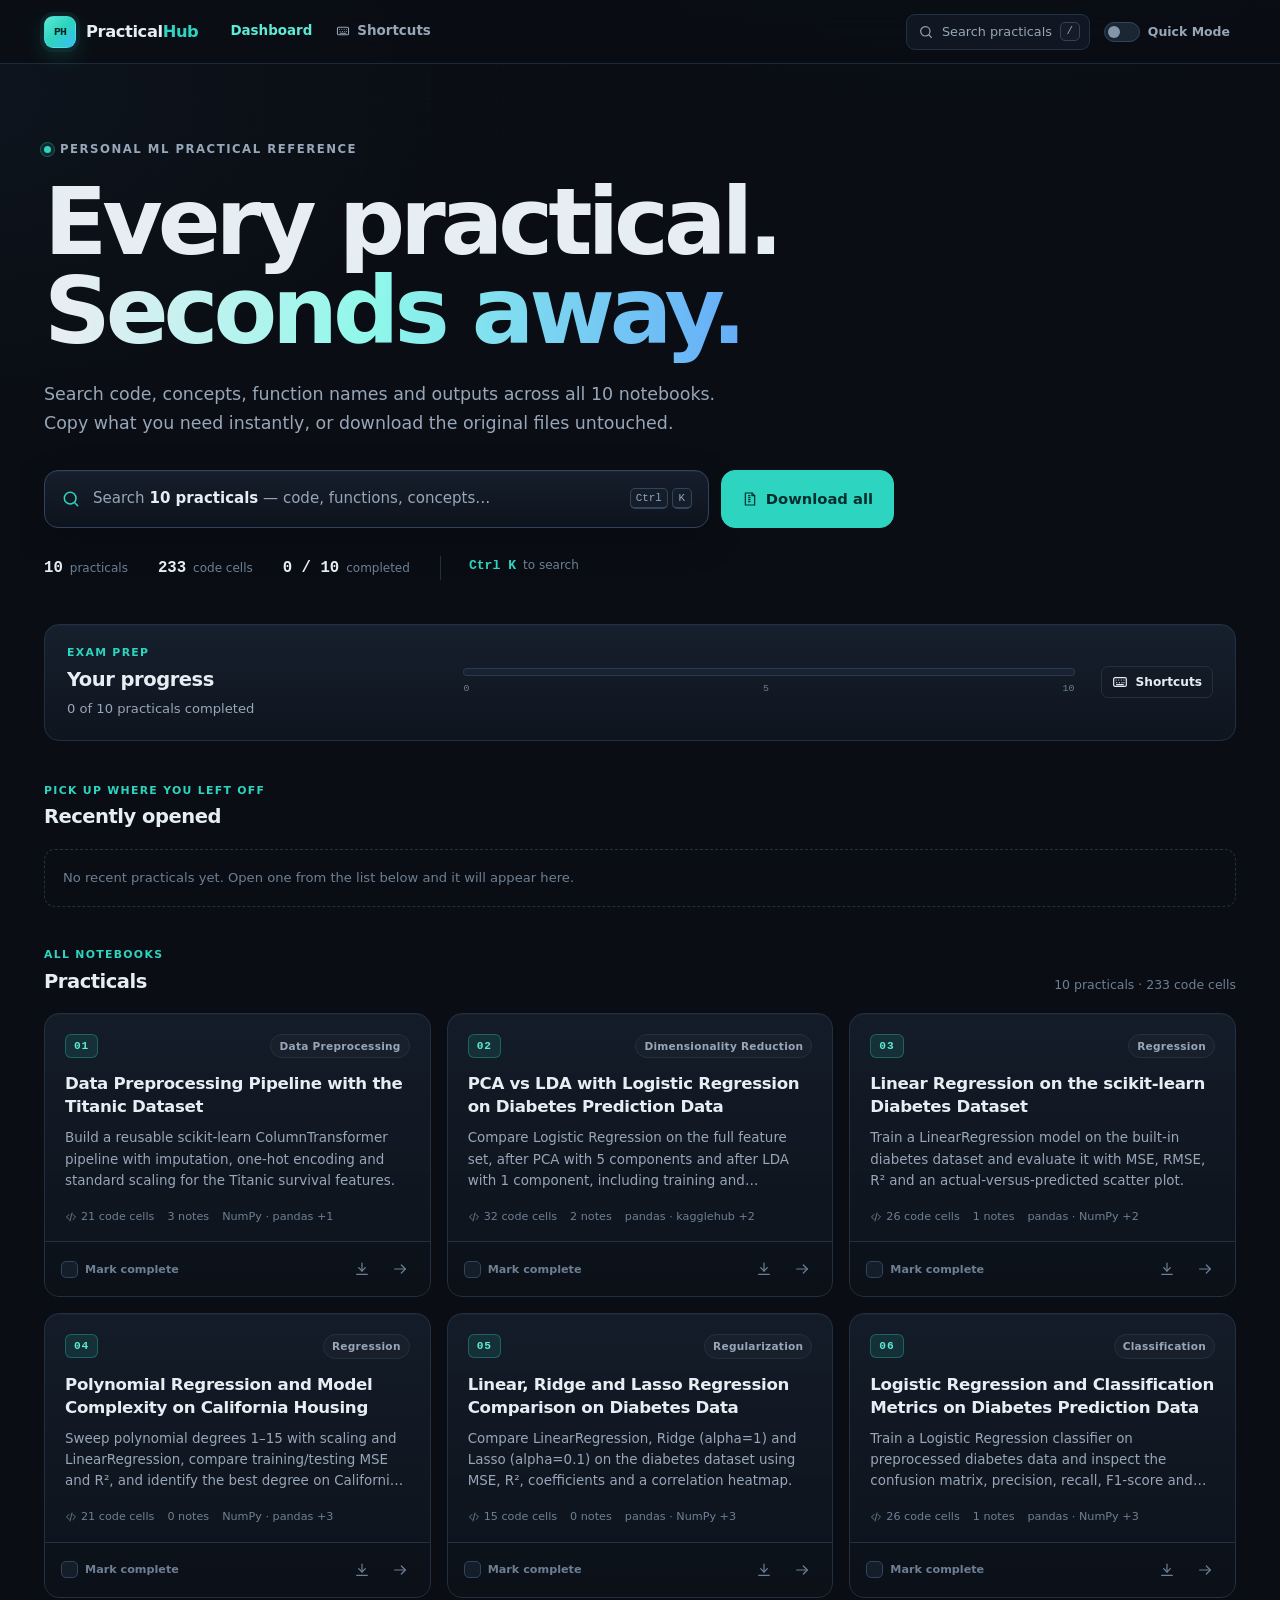
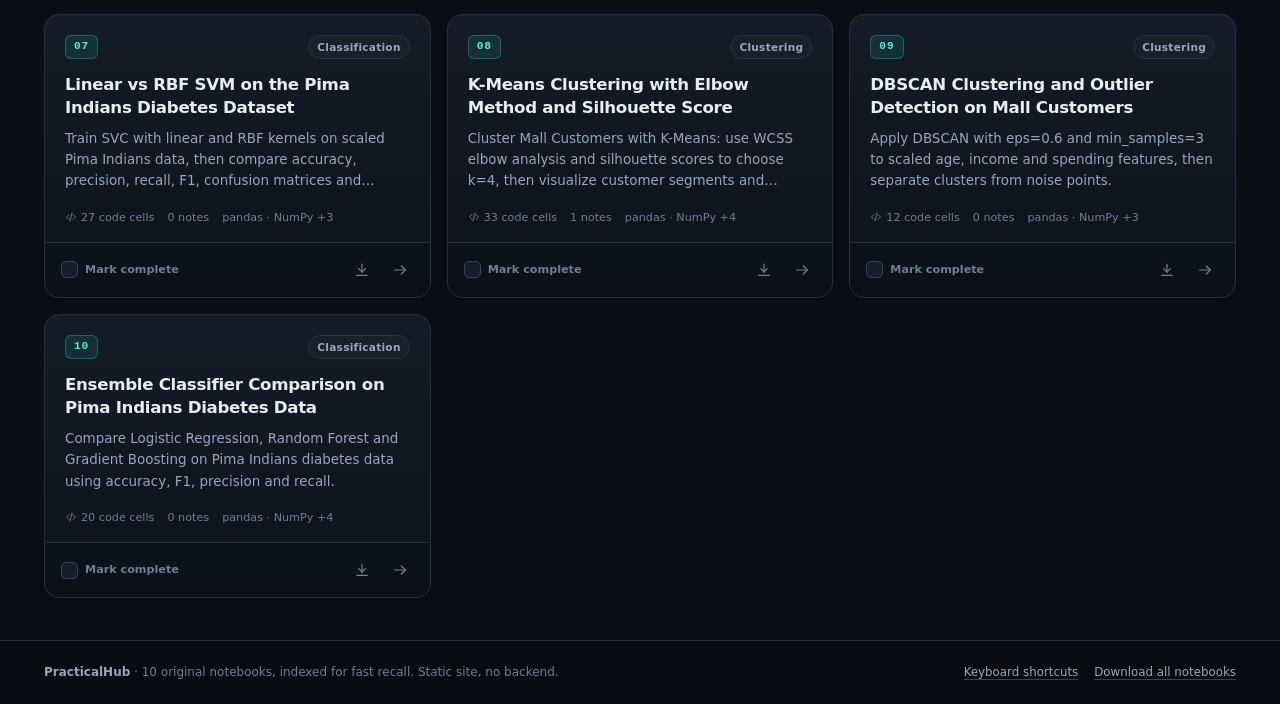
==== index.html @ 14fe1655 "adding webp" ====
<!DOCTYPE html>
<html lang="en">
<head>
  <meta charset="utf-8">
  <meta name="viewport" content="width=device-width, initial-scale=1">
  <title>PracticalHub — Searchable ML practical reference</title>
  <meta name="description" content="Search code, concepts and outputs across 10 machine learning practical notebooks. Copy code instantly and download the original notebooks unchanged.">
  <meta name="theme-color" content="#0a0e14">
  <link rel="icon" href="assets/favicon.svg" type="image/svg+xml">
  <link rel="stylesheet" href="css/style.css">
  <script>try{if(localStorage.getItem('ph:quick-mode')==='1')document.documentElement.dataset.quick='1';}catch(e){}</script>
</head>
<body>
  <a class="skip-link" href="#main">Skip to content</a>

  <svg aria-hidden="true" class="svg-sprite">
    <symbol id="i-search" viewBox="0 0 24 24"><circle cx="11" cy="11" r="7"></circle><path d="m20 20-3.5-3.5"></path></symbol>
    <symbol id="i-download" viewBox="0 0 24 24"><path d="M12 3v12"></path><path d="m7 10 5 5 5-5"></path><path d="M4 20h16"></path></symbol>
    <symbol id="i-check" viewBox="0 0 24 24"><path d="m4.5 12.5 5 5 10-11"></path></symbol>
    <symbol id="i-arrow-right" viewBox="0 0 24 24"><path d="M4 12h16"></path><path d="m14 6 6 6-6 6"></path></symbol>
    <symbol id="i-arrow-left" viewBox="0 0 24 24"><path d="M20 12H4"></path><path d="m10 6-6 6 6 6"></path></symbol>
    <symbol id="i-copy" viewBox="0 0 24 24"><rect x="8" y="8" width="12" height="12" rx="2"></rect><path d="M16 8V6a2 2 0 0 0-2-2H6a2 2 0 0 0-2 2v8a2 2 0 0 0 2 2h2"></path></symbol>
    <symbol id="i-print" viewBox="0 0 24 24"><path d="M7 8V3h10v5"></path><path d="M7 17H5a2 2 0 0 1-2-2v-5a2 2 0 0 1 2-2h14a2 2 0 0 1 2 2v5a2 2 0 0 1-2 2h-2"></path><path d="M7 14h10v7H7z"></path></symbol>
    <symbol id="i-menu" viewBox="0 0 24 24"><path d="M4 7h16"></path><path d="M4 12h16"></path><path d="M4 17h16"></path></symbol>
    <symbol id="i-close" viewBox="0 0 24 24"><path d="m6 6 12 12"></path><path d="m18 6-12 12"></path></symbol>
    <symbol id="i-book" viewBox="0 0 24 24"><path d="M4 5.5A2.5 2.5 0 0 1 6.5 3H20v16H6.5A2.5 2.5 0 0 0 4 21.5z"></path><path d="M4 5.5v16"></path></symbol>
    <symbol id="i-code" viewBox="0 0 24 24"><path d="m8 7-5 5 5 5"></path><path d="m16 7 5 5-5 5"></path><path d="m14 4-4 16"></path></symbol>
    <symbol id="i-keyboard" viewBox="0 0 24 24"><rect x="2.5" y="5.5" width="19" height="13" rx="2"></rect><path d="M6 9h.01M10 9h.01M14 9h.01M18 9h.01M7 13h.01M11 13h.01M15 13h.01M18 13h.01M7 16h10"></path></symbol>
    <symbol id="i-zip" viewBox="0 0 24 24"><path d="M5 3h10l4 4v14H5z"></path><path d="M15 3v4h4"></path><path d="M10 7h2M10 10h2M10 13h2M10 16h2"></path></symbol>
    <symbol id="i-link" viewBox="0 0 24 24"><path d="M10 13a5 5 0 0 0 7.5.5l2-2a5 5 0 0 0-7-7l-1.2 1.2"></path><path d="M14 11a5 5 0 0 0-7.5-.5l-2 2a5 5 0 0 0 7 7l1.2-1.2"></path></symbol>
    <symbol id="i-spark" viewBox="0 0 24 24"><path d="m12 3 2.2 6.1L20 12l-5.8 2.9L12 21l-2.2-6.1L4 12l5.8-2.9z"></path></symbol>
  </svg>

  <header class="site-header">
    <div class="header-inner">
      <a class="brand" href="index.html" aria-label="PracticalHub home">
        <span class="brand-mark" aria-hidden="true">PH</span>
        <span class="brand-text">Practical<span>Hub</span></span>
      </a>

      <nav class="header-nav" aria-label="Primary navigation">
        <a class="nav-link is-current" href="index.html" aria-current="page">Dashboard</a>
        <button class="nav-link nav-link-button" type="button" data-open-shortcuts>
          <svg class="icon" aria-hidden="true"><use href="#i-keyboard"></use></svg>
          Shortcuts
        </button>
      </nav>

      <div class="header-actions">
        <button class="search-trigger" type="button" data-search-open aria-label="Search all practicals">
          <svg class="icon" aria-hidden="true"><use href="#i-search"></use></svg>
          <span class="search-trigger-text">Search practicals</span>
          <kbd>/</kbd>
        </button>

        <button class="quick-toggle" type="button" data-quick-toggle aria-pressed="false" title="Toggle Quick Mode (Q)">
          <span class="quick-toggle-track" aria-hidden="true"><span class="quick-toggle-thumb"></span></span>
          <span class="quick-toggle-label">Quick Mode</span>
        </button>
      </div>
    </div>
  </header>

  <main id="main">
    <section class="hero" aria-labelledby="hero-title">
      <div class="hero-grid" aria-hidden="true"></div>
      <div class="hero-content">
        <p class="eyebrow"><span class="pulse-dot" aria-hidden="true"></span> Personal ML practical reference</p>
        <h1 id="hero-title">Every practical.<br><span class="gradient-text">Seconds away.</span></h1>
        <p class="hero-sub">Search code, concepts, function names and outputs across all 10 notebooks. Copy what you need instantly, or download the original files untouched.</p>

        <div class="hero-search-row">
          <button class="hero-search" type="button" data-search-open>
            <svg class="icon icon-lg" aria-hidden="true"><use href="#i-search"></use></svg>
            <span class="hero-search-text">Search <strong>10 practicals</strong> — code, functions, concepts…</span>
            <span class="hero-search-keys"><kbd>Ctrl</kbd><kbd>K</kbd></span>
          </button>
          <button class="btn btn-primary btn-lg" type="button" data-download-all>
            <svg class="icon" aria-hidden="true"><use href="#i-zip"></use></svg>
            <span>Download all</span>
          </button>
        </div>

        <div class="hero-stats" aria-label="Portal statistics">
          <div class="stat">
            <strong id="stat-practicals">10</strong>
            <span>practicals</span>
          </div>
          <div class="stat">
            <strong id="stat-code-cells">—</strong>
            <span>code cells</span>
          </div>
          <div class="stat">
            <strong id="stat-completed">0 / 10</strong>
            <span>completed</span>
          </div>
          <div class="stat stat-hint">
            <strong>Ctrl K</strong>
            <span>to search</span>
          </div>
        </div>
      </div>
    </section>

    <section class="dashboard-section progress-section" aria-labelledby="progress-heading">
      <div class="progress-card">
        <div class="progress-copy">
          <div class="section-kicker">Exam prep</div>
          <h2 id="progress-heading">Your progress</h2>
          <p id="progress-label">0 of 10 practicals completed</p>
        </div>
        <div class="progress-track-wrap">
          <div class="progress-track" role="progressbar" aria-labelledby="progress-heading" aria-valuemin="0" aria-valuemax="10" aria-valuenow="0" id="progress-track">
            <div class="progress-fill" id="progress-fill"></div>
          </div>
          <div class="progress-scale"><span>0</span><span>5</span><span>10</span></div>
        </div>
        <button class="btn btn-ghost btn-sm" type="button" data-open-shortcuts>
          <svg class="icon" aria-hidden="true"><use href="#i-keyboard"></use></svg>
          Shortcuts
        </button>
      </div>
    </section>

    <section class="dashboard-section recent-section" id="recent-section" aria-labelledby="recent-heading">
      <div class="section-head">
        <div>
          <div class="section-kicker">Pick up where you left off</div>
          <h2 id="recent-heading">Recently opened</h2>
        </div>
      </div>
      <div class="recent-list" id="recent-list">
        <p class="empty-inline">No recent practicals yet. Open one from the list below and it will appear here.</p>
      </div>
    </section>

    <section class="dashboard-section" id="practicals" aria-labelledby="practicals-heading">
      <div class="section-head">
        <div>
          <div class="section-kicker">All notebooks</div>
          <h2 id="practicals-heading">Practicals</h2>
        </div>
        <p class="section-meta" id="practical-count-label">10 practicals</p>
      </div>

      <div class="practical-grid" id="practical-grid" aria-live="polite" aria-busy="true">
        <div class="skeleton-card"></div>
        <div class="skeleton-card"></div>
        <div class="skeleton-card"></div>
        <div class="skeleton-card"></div>
        <div class="skeleton-card"></div>
        <div class="skeleton-card"></div>
      </div>
      <noscript>
        <p class="notice">PracticalHub needs JavaScript enabled to load the practical index and search. The original notebooks are still available in the <a href="notebooks/">notebooks/</a> directory.</p>
      </noscript>
    </section>
  </main>

  <footer class="site-footer">
    <div class="footer-inner">
      <p><strong>PracticalHub</strong> · 10 original notebooks, indexed for fast recall. Static site, no backend.</p>
      <div class="footer-actions">
        <button class="footer-link" type="button" data-open-shortcuts>Keyboard shortcuts</button>
        <button class="footer-link" type="button" data-download-all>Download all notebooks</button>
      </div>
    </div>
  </footer>

  <div class="search-modal" id="search-modal" hidden>
    <div class="search-backdrop" data-search-close></div>
    <div class="search-panel" role="dialog" aria-modal="true" aria-labelledby="search-title">
      <h2 class="sr-only" id="search-title">Search all practicals</h2>
      <div class="search-input-wrap">
        <svg class="icon icon-lg search-input-icon" aria-hidden="true"><use href="#i-search"></use></svg>
        <input class="search-input" id="search-input" type="search" placeholder="Search code, function names, concepts, variables…" autocomplete="off" autocapitalize="off" spellcheck="false" aria-controls="search-results" aria-describedby="search-help">
        <button class="icon-btn search-close" type="button" data-search-close aria-label="Close search">
          <svg class="icon" aria-hidden="true"><use href="#i-close"></use></svg>
        </button>
      </div>
      <div class="search-meta">
        <span id="search-status">Type to search across all practicals</span>
        <span id="search-count"></span>
      </div>
      <div class="search-results" id="search-results" role="listbox" aria-label="Search results"></div>
      <div class="search-footer" id="search-help">
        <span><kbd>↑</kbd><kbd>↓</kbd> navigate</span>
        <span><kbd>Enter</kbd> open</span>
        <span><kbd>Esc</kbd> clear / close</span>
        <span class="search-footer-spacer"></span>
        <span>Fuzzy search · 10 notebooks</span>
      </div>
    </div>
  </div>

  <dialog class="dialog" id="shortcuts-dialog" aria-labelledby="shortcuts-title">
    <div class="dialog-head">
      <div>
        <div class="section-kicker">Reference</div>
        <h2 id="shortcuts-title">Keyboard shortcuts</h2>
      </div>
      <button class="icon-btn" type="button" data-close-shortcuts aria-label="Close shortcuts">
        <svg class="icon" aria-hidden="true"><use href="#i-close"></use></svg>
      </button>
    </div>
    <dl class="shortcut-list">
      <div><dt><kbd>/</kbd> or <kbd>Ctrl</kbd><kbd>K</kbd></dt><dd>Focus global search</dd></div>
      <div><dt><kbd>↑</kbd><kbd>↓</kbd></dt><dd>Move through search results</dd></div>
      <div><dt><kbd>Enter</kbd></dt><dd>Open the selected result</dd></div>
      <div><dt><kbd>Esc</kbd></dt><dd>Clear search, then close the overlay</dd></div>
      <div><dt><kbd>Q</kbd></dt><dd>Toggle Quick Mode</dd></div>
      <div><dt><kbd>Ctrl</kbd><kbd>Shift</kbd><kbd>C</kbd></dt><dd>Copy all code on a practical page</dd></div>
      <div><dt><kbd>Alt</kbd><kbd>←</kbd> / <kbd>Alt</kbd><kbd>→</kbd></dt><dd>Previous / next practical</dd></div>
      <div><dt><kbd>?</kbd></dt><dd>Open this shortcut panel</dd></div>
    </dl>
    <p class="dialog-note">Shortcuts are ignored while typing in a text field, except Ctrl + K and Esc.</p>
  </dialog>

  <div class="toast" id="toast" role="status" aria-live="polite"></div>

  <script src="js/utils.js" defer></script>
  <script src="js/search.js" defer></script>
  <script src="js/app.js" defer></script>
</body>
</html>
---- css/style.css ----
/* ==========================================================================
   PracticalHub — dark developer documentation portal
   ========================================================================== */

:root {
  color-scheme: dark;

  --bg: #0a0e14;
  --bg-2: #0d121a;
  --surface: #101722;
  --surface-2: #141d2a;
  --surface-3: #1a2533;
  --code-bg: #070b10;
  --border: #223042;
  --border-strong: #31445c;
  --text: #e6edf3;
  --text-muted: #97a6b8;
  --text-dim: #6d7f94;
  --accent: #2dd4bf;
  --accent-strong: #5eead4;
  --accent-ink: #042f2e;
  --accent-soft: rgba(45, 212, 191, 0.11);
  --accent-border: rgba(45, 212, 191, 0.32);
  --blue: #60a5fa;
  --blue-soft: rgba(96, 165, 250, 0.1);
  --amber: #fbbf24;
  --red: #f87171;
  --green: #4ade80;
  --radius: 15px;
  --radius-sm: 9px;
  --mono: ui-monospace, SFMono-Regular, "SF Mono", Menlo, Consolas, "Liberation Mono", monospace;
  --sans: ui-sans-serif, system-ui, -apple-system, BlinkMacSystemFont, "Segoe UI", Roboto, "Helvetica Neue", Arial, sans-serif;
  --maxw: 1240px;
  --header-h: 64px;
}

*,
*::before,
*::after {
  box-sizing: border-box;
}

[hidden] {
  display: none !important;
}

html {
  min-width: 320px;
  background: var(--bg);
  scroll-padding-top: calc(var(--header-h) + 18px);
}

body {
  margin: 0;
  min-height: 100vh;
  background:
    radial-gradient(1100px 620px at 76% -12%, rgba(45, 212, 191, 0.055), transparent 62%),
    radial-gradient(880px 520px at -5% 4%, rgba(96, 165, 250, 0.045), transparent 60%),
    var(--bg);
  color: var(--text);
  font-family: var(--sans);
  font-size: 16px;
  line-height: 1.55;
  -webkit-font-smoothing: antialiased;
  text-rendering: optimizeLegibility;
}

body.search-open,
body.sidebar-open {
  overflow: hidden;
}

::selection {
  background: rgba(45, 212, 191, 0.28);
  color: #f2fffd;
}

a {
  color: var(--accent-strong);
  text-decoration: none;
}

a:hover {
  color: var(--accent);
}

button,
input,
select,
textarea {
  font: inherit;
}

button {
  color: inherit;
}

img {
  max-width: 100%;
}

:focus-visible {
  outline: 2px solid var(--accent);
  outline-offset: 2px;
}

.skip-link {
  position: fixed;
  top: 10px;
  left: 10px;
  z-index: 200;
  padding: 10px 14px;
  border-radius: 8px;
  background: var(--accent);
  color: var(--accent-ink);
  font-weight: 750;
  transform: translateY(-160%);
  transition: transform 0.15s ease;
}

.skip-link:focus {
  transform: translateY(0);
}

.sr-only {
  position: absolute !important;
  width: 1px !important;
  height: 1px !important;
  padding: 0 !important;
  margin: -1px !important;
  overflow: hidden !important;
  clip: rect(0, 0, 0, 0) !important;
  white-space: nowrap !important;
  border: 0 !important;
}

.svg-sprite {
  position: absolute;
  width: 0;
  height: 0;
  overflow: hidden;
}

.icon {
  width: 16px;
  height: 16px;
  flex: none;
  fill: none;
  stroke: currentColor;
  stroke-width: 1.8;
  stroke-linecap: round;
  stroke-linejoin: round;
  vertical-align: -2px;
}

.icon-lg {
  width: 20px;
  height: 20px;
}

.icon-tick {
  width: 14px;
  height: 14px;
  color: var(--accent);
}

kbd {
  display: inline-flex;
  align-items: center;
  justify-content: center;
  min-width: 20px;
  padding: 2px 5px;
  border: 1px solid var(--border-strong);
  border-bottom-width: 2px;
  border-radius: 5px;
  background: var(--surface-2);
  color: var(--text-muted);
  font-family: var(--mono);
  font-size: 0.68rem;
  line-height: 1.3;
  white-space: nowrap;
}

code {
  font-family: var(--mono);
}

/* ------------------------------------------------------------------ header */

.site-header {
  position: sticky;
  top: 0;
  z-index: 50;
  height: var(--header-h);
  border-bottom: 1px solid rgba(34, 48, 66, 0.82);
  background: rgba(10, 14, 20, 0.82);
  backdrop-filter: blur(14px);
  -webkit-backdrop-filter: blur(14px);
}

.header-inner {
  display: flex;
  align-items: center;
  gap: 18px;
  width: 100%;
  max-width: var(--maxw);
  height: 100%;
  margin: 0 auto;
  padding: 0 24px;
}

.brand {
  display: inline-flex;
  align-items: center;
  gap: 10px;
  flex: none;
  color: var(--text);
}

.brand:hover {
  color: var(--text);
}

.brand-mark {
  display: grid;
  place-items: center;
  width: 32px;
  height: 32px;
  border: 1px solid rgba(94, 234, 212, 0.38);
  border-radius: 9px;
  background: linear-gradient(135deg, #5eead4 0%, #2dd4bf 48%, #38bdf8 100%);
  box-shadow: 0 0 0 4px rgba(45, 212, 191, 0.07), 0 8px 22px rgba(45, 212, 191, 0.18);
  color: #032524;
  font-family: var(--mono);
  font-size: 0.72rem;
  font-weight: 900;
  letter-spacing: -0.08em;
}

.brand-text {
  font-size: 1.02rem;
  font-weight: 760;
  letter-spacing: -0.025em;
}

.brand-text span {
  color: var(--accent);
}

.header-nav {
  display: flex;
  align-items: center;
  gap: 4px;
  margin-left: 4px;
}

.nav-link {
  display: inline-flex;
  align-items: center;
  gap: 7px;
  padding: 7px 10px;
  border-radius: 7px;
  color: var(--text-muted);
  font-size: 0.84rem;
  font-weight: 600;
}

.nav-link:hover {
  background: rgba(255, 255, 255, 0.035);
  color: var(--text);
}

.nav-link.is-current {
  color: var(--accent-strong);
}

.nav-link-button {
  border: 0;
  background: transparent;
  cursor: pointer;
}

.nav-link-button .icon {
  width: 14px;
  height: 14px;
}

.header-actions {
  display: flex;
  align-items: center;
  gap: 10px;
  margin-left: auto;
}

.search-trigger {
  display: inline-flex;
  align-items: center;
  gap: 8px;
  height: 36px;
  padding: 0 9px 0 11px;
  border: 1px solid var(--border);
  border-radius: 9px;
  background: rgba(20, 29, 42, 0.72);
  color: var(--text-muted);
  font-size: 0.8rem;
  cursor: pointer;
  transition: border-color 0.15s ease, background 0.15s ease, color 0.15s ease;
}

.search-trigger:hover {
  border-color: var(--border-strong);
  background: var(--surface-2);
  color: var(--text);
}

.search-trigger kbd {
  padding: 1px 5px;
  border-bottom-width: 1px;
  background: rgba(255, 255, 255, 0.025);
}

.quick-toggle {
  display: inline-flex;
  align-items: center;
  gap: 8px;
  padding: 4px 6px 4px 4px;
  border: 0;
  border-radius: 8px;
  background: transparent;
  color: var(--text-muted);
  font-size: 0.78rem;
  font-weight: 600;
  cursor: pointer;
}

.quick-toggle:hover {
  color: var(--text);
}

.quick-toggle-track {
  position: relative;
  width: 36px;
  height: 20px;
  border: 1px solid var(--border-strong);
  border-radius: 999px;
  background: #1b2635;
  transition: background 0.16s ease, border-color 0.16s ease;
}

.quick-toggle-thumb {
  position: absolute;
  top: 3px;
  left: 3px;
  width: 12px;
  height: 12px;
  border-radius: 50%;
  background: #8496aa;
  transition: transform 0.16s ease, background 0.16s ease;
}

html[data-quick="1"] .quick-toggle-track {
  border-color: var(--accent-border);
  background: var(--accent);
}

html[data-quick="1"] .quick-toggle-thumb {
  background: var(--accent-ink);
  transform: translateX(16px);
}

html[data-quick="1"] .quick-toggle {
  color: var(--accent-strong);
}

.menu-toggle {
  display: none;
}

/* -------------------------------------------------------------------- hero */

.hero {
  position: relative;
  overflow: hidden;
  max-width: var(--maxw);
  margin: 0 auto;
  padding: 76px 24px 44px;
}

.hero-grid {
  position: absolute;
  inset: 0;
  background-image:
    linear-gradient(rgba(148, 163, 184, 0.06) 1px, transparent 1px),
    linear-gradient(90deg, rgba(148, 163, 184, 0.06) 1px, transparent 1px);
  background-size: 34px 34px;
  opacity: 0.24;
  -webkit-mask-image: radial-gradient(ellipse 80% 78% at 35% 5%, #000 0%, transparent 72%);
  mask-image: radial-gradient(ellipse 80% 78% at 35% 5%, #000 0%, transparent 72%);
  pointer-events: none;
}

.hero-content {
  position: relative;
  z-index: 1;
  max-width: 940px;
}

.eyebrow {
  display: flex;
  align-items: center;
  gap: 9px;
  margin: 0 0 20px;
  color: var(--text-muted);
  font-size: 0.73rem;
  font-weight: 700;
  letter-spacing: 0.13em;
  text-transform: uppercase;
}

.pulse-dot {
  position: relative;
  width: 7px;
  height: 7px;
  border-radius: 50%;
  background: var(--accent);
  box-shadow: 0 0 0 4px rgba(45, 212, 191, 0.1);
}

.pulse-dot::after {
  content: "";
  position: absolute;
  inset: -4px;
  border: 1px solid var(--accent-border);
  border-radius: 50%;
  animation: pulse 2.8s ease-out infinite;
}

@keyframes pulse {
  0% { transform: scale(0.6); opacity: 0.9; }
  70%, 100% { transform: scale(1.9); opacity: 0; }
}

.hero h1 {
  margin: 0;
  font-size: clamp(3rem, 7.6vw, 5.8rem);
  font-weight: 790;
  line-height: 0.96;
  letter-spacing: -0.055em;
}

.gradient-text {
  background: linear-gradient(96deg, #e6edf3 5%, #8ff8ea 47%, #60a5fa 105%);
  -webkit-background-clip: text;
  background-clip: text;
  color: transparent;
}

.hero-sub {
  max-width: 680px;
  margin: 24px 0 0;
  color: var(--text-muted);
  font-size: clamp(1rem, 1.6vw, 1.09rem);
  line-height: 1.65;
}

.hero-search-row {
  display: flex;
  align-items: stretch;
  gap: 12px;
  max-width: 850px;
  margin-top: 32px;
}

.hero-search {
  display: flex;
  align-items: center;
  gap: 12px;
  flex: 1 1 auto;
  min-width: 0;
  min-height: 58px;
  padding: 0 16px;
  border: 1px solid var(--border-strong);
  border-radius: 14px;
  background: linear-gradient(180deg, rgba(22, 31, 45, 0.94), rgba(14, 20, 29, 0.94));
  box-shadow: 0 12px 36px rgba(0, 0, 0, 0.24), inset 0 1px 0 rgba(255, 255, 255, 0.035);
  color: var(--text-muted);
  text-align: left;
  cursor: pointer;
  transition: border-color 0.15s ease, box-shadow 0.15s ease, transform 0.15s ease;
}

.hero-search:hover {
  border-color: var(--accent-border);
  box-shadow: 0 14px 40px rgba(0, 0, 0, 0.3), 0 0 0 4px rgba(45, 212, 191, 0.04);
  transform: translateY(-1px);
}

.hero-search .icon-lg {
  color: var(--accent);
}

.hero-search-text {
  flex: 1 1 auto;
  min-width: 0;
  overflow: hidden;
  font-size: 0.94rem;
  text-overflow: ellipsis;
  white-space: nowrap;
}

.hero-search-text strong {
  color: var(--text);
  font-weight: 650;
}

.hero-search-keys {
  display: flex;
  gap: 4px;
  flex: none;
}

.btn {
  display: inline-flex;
  align-items: center;
  justify-content: center;
  gap: 8px;
  min-height: 38px;
  padding: 7px 13px;
  border: 1px solid var(--border);
  border-radius: 9px;
  background: var(--surface-2);
  color: var(--text);
  font-size: 0.82rem;
  font-weight: 680;
  line-height: 1.2;
  text-align: center;
  cursor: pointer;
  transition: background 0.15s ease, border-color 0.15s ease, color 0.15s ease, transform 0.15s ease;
}

.btn:hover {
  border-color: var(--border-strong);
  background: var(--surface-3);
  color: var(--text);
}

.btn:active {
  transform: translateY(1px);
}

.btn:disabled {
  opacity: 0.62;
  cursor: wait;
}

.btn-primary {
  border-color: var(--accent);
  background: var(--accent);
  color: var(--accent-ink);
}

.btn-primary:hover {
  border-color: var(--accent-strong);
  background: var(--accent-strong);
  color: var(--accent-ink);
}

.btn-primary kbd {
  border-color: rgba(4, 47, 46, 0.24);
  background: rgba(4, 47, 46, 0.1);
  color: rgba(4, 47, 46, 0.78);
}

.btn-lg {
  min-height: 58px;
  padding: 0 20px;
  border-radius: 14px;
  font-size: 0.92rem;
}

.btn-sm {
  min-height: 32px;
  padding: 5px 10px;
  border-radius: 7px;
  font-size: 0.76rem;
}

.btn-xs {
  min-height: 28px;
  padding: 4px 8px;
  border-radius: 6px;
  font-size: 0.71rem;
}

.btn-xs .icon {
  width: 13px;
  height: 13px;
}

.btn-ghost {
  background: transparent;
}

.btn-spinner {
  width: 14px;
  height: 14px;
  border: 2px solid currentColor;
  border-right-color: transparent;
  border-radius: 50%;
  animation: spin 0.8s linear infinite;
}

@keyframes spin {
  to { transform: rotate(360deg); }
}

.hero-stats {
  display: flex;
  flex-wrap: wrap;
  gap: 12px 30px;
  margin-top: 28px;
}

.stat {
  display: flex;
  align-items: baseline;
  gap: 7px;
  color: var(--text-dim);
  font-size: 0.75rem;
}

.stat strong {
  color: var(--text);
  font-family: var(--mono);
  font-size: 0.98rem;
  font-weight: 700;
}

.stat-hint {
  padding-left: 28px;
  border-left: 1px solid var(--border);
}

.stat-hint strong {
  color: var(--accent);
  font-size: 0.82rem;
}

/* --------------------------------------------------------------- dashboard */

.dashboard-section {
  max-width: var(--maxw);
  margin: 0 auto;
  padding: 0 24px 42px;
}

.section-head {
  display: flex;
  align-items: flex-end;
  justify-content: space-between;
  gap: 20px;
  margin-bottom: 16px;
}

.section-kicker {
  margin-bottom: 3px;
  color: var(--accent);
  font-size: 0.68rem;
  font-weight: 800;
  letter-spacing: 0.12em;
  text-transform: uppercase;
}

.section-head h2,
.progress-copy h2 {
  margin: 0;
  color: var(--text);
  font-size: 1.22rem;
  font-weight: 730;
  letter-spacing: -0.025em;
}

.section-meta {
  margin: 0 0 3px;
  color: var(--text-dim);
  font-size: 0.78rem;
}

.progress-card {
  display: grid;
  grid-template-columns: minmax(200px, 1fr) minmax(240px, 1.65fr) auto;
  align-items: center;
  gap: 26px;
  padding: 20px 22px;
  border: 1px solid var(--border);
  border-radius: var(--radius);
  background:
    linear-gradient(180deg, rgba(24, 34, 49, 0.72), rgba(14, 20, 29, 0.72)),
    var(--surface);
  box-shadow: inset 0 1px 0 rgba(255, 255, 255, 0.025);
}

.progress-copy p {
  margin: 4px 0 0;
  color: var(--text-muted);
  font-size: 0.82rem;
}

.progress-track-wrap {
  min-width: 0;
}

.progress-track {
  height: 8px;
  overflow: hidden;
  border: 1px solid rgba(49, 68, 92, 0.7);
  border-radius: 999px;
  background: #182230;
}

.progress-fill {
  width: 0;
  height: 100%;
  border-radius: inherit;
  background: linear-gradient(90deg, var(--accent) 0%, #38bdf8 100%);
  box-shadow: 0 0 16px rgba(45, 212, 191, 0.3);
  transition: width 0.35s ease;
}

.progress-scale {
  display: flex;
  justify-content: space-between;
  margin-top: 5px;
  color: var(--text-dim);
  font-family: var(--mono);
  font-size: 0.62rem;
}

.recent-section {
  padding-bottom: 40px;
}

.recent-list {
  display: grid;
  grid-template-columns: repeat(auto-fit, minmax(245px, 1fr));
  gap: 10px;
}

.recent-card {
  display: flex;
  align-items: center;
  gap: 12px;
  min-width: 0;
  padding: 13px 14px;
  border: 1px solid var(--border);
  border-radius: 12px;
  background: rgba(16, 23, 34, 0.78);
  color: var(--text);
  transition: border-color 0.15s ease, background 0.15s ease, transform 0.15s ease;
}

.recent-card:hover {
  border-color: var(--accent-border);
  background: var(--surface-2);
  color: var(--text);
  transform: translateY(-1px);
}

.recent-number {
  display: grid;
  place-items: center;
  width: 30px;
  height: 30px;
  flex: none;
  border: 1px solid var(--border);
  border-radius: 8px;
  background: var(--surface-2);
  color: var(--accent);
  font-family: var(--mono);
  font-size: 0.72rem;
  font-weight: 700;
}

.recent-copy {
  display: flex;
  flex-direction: column;
  min-width: 0;
  flex: 1;
}

.recent-copy strong {
  overflow: hidden;
  font-size: 0.82rem;
  font-weight: 650;
  text-overflow: ellipsis;
  white-space: nowrap;
}

.recent-copy small {
  overflow: hidden;
  color: var(--text-dim);
  font-size: 0.68rem;
  text-overflow: ellipsis;
  white-space: nowrap;
}

.recent-card > .icon {
  color: var(--text-dim);
}

.empty-inline {
  grid-column: 1 / -1;
  margin: 0;
  padding: 18px;
  border: 1px dashed var(--border);
  border-radius: 11px;
  color: var(--text-dim);
  font-size: 0.82rem;
}

.practical-grid {
  display: grid;
  grid-template-columns: repeat(auto-fill, minmax(min(100%, 330px), 1fr));
  gap: 16px;
}

.practical-card {
  position: relative;
  display: flex;
  flex-direction: column;
  overflow: hidden;
  border: 1px solid var(--border);
  border-radius: var(--radius);
  background:
    linear-gradient(180deg, rgba(20, 29, 42, 0.78), rgba(13, 18, 26, 0.9)),
    var(--surface);
  box-shadow: inset 0 1px 0 rgba(255, 255, 255, 0.025);
  transition: border-color 0.16s ease, transform 0.16s ease, box-shadow 0.16s ease;
}

.practical-card::before {
  content: "";
  position: absolute;
  inset: 0 auto 0 0;
  width: 2px;
  background: transparent;
  transition: background 0.16s ease;
}

.practical-card:hover {
  border-color: rgba(45, 212, 191, 0.24);
  box-shadow: 0 16px 38px rgba(0, 0, 0, 0.22), inset 0 1px 0 rgba(255, 255, 255, 0.03);
  transform: translateY(-2px);
}

.practical-card.is-completed::before {
  background: var(--accent);
}

.card-body {
  display: flex;
  flex: 1;
  flex-direction: column;
  padding: 20px 20px 16px;
  color: inherit;
}

.card-body:hover {
  color: inherit;
}

.card-top {
  display: flex;
  align-items: center;
  justify-content: space-between;
  gap: 10px;
}

.practical-number {
  display: inline-flex;
  align-items: center;
  justify-content: center;
  min-height: 24px;
  padding: 2px 8px;
  border: 1px solid var(--accent-border);
  border-radius: 6px;
  background: var(--accent-soft);
  color: var(--accent-strong);
  font-family: var(--mono);
  font-size: 0.7rem;
  font-weight: 700;
  letter-spacing: 0.08em;
}

.topic-badge {
  display: inline-flex;
  align-items: center;
  max-width: 70%;
  padding: 3px 8px;
  overflow: hidden;
  border: 1px solid var(--border);
  border-radius: 999px;
  background: rgba(255, 255, 255, 0.022);
  color: var(--text-muted);
  font-size: 0.66rem;
  font-weight: 650;
  letter-spacing: 0.025em;
  text-overflow: ellipsis;
  white-space: nowrap;
}

.card-title {
  margin: 15px 0 8px;
  color: var(--text);
  font-size: 1.04rem;
  font-weight: 700;
  line-height: 1.38;
  letter-spacing: -0.018em;
}

.card-description {
  display: -webkit-box;
  margin: 0;
  overflow: hidden;
  color: var(--text-muted);
  font-size: 0.84rem;
  line-height: 1.58;
  -webkit-box-orient: vertical;
  -webkit-line-clamp: 3;
}

.card-meta {
  display: flex;
  flex-wrap: wrap;
  align-items: center;
  gap: 6px 13px;
  margin-top: auto;
  padding-top: 17px;
  color: var(--text-dim);
  font-size: 0.7rem;
}

.card-meta span {
  display: inline-flex;
  align-items: center;
  gap: 4px;
}

.card-meta .icon {
  width: 12px;
  height: 12px;
}

.card-meta-libs {
  max-width: 100%;
  overflow: hidden;
  text-overflow: ellipsis;
  white-space: nowrap;
}

.card-footer {
  display: flex;
  align-items: center;
  justify-content: space-between;
  gap: 10px;
  padding: 10px 13px 10px 16px;
  border-top: 1px solid var(--border);
  background: rgba(9, 14, 20, 0.36);
}

.complete-toggle {
  position: relative;
  display: inline-flex;
  align-items: center;
  gap: 7px;
  color: var(--text-dim);
  font-size: 0.7rem;
  font-weight: 650;
  cursor: pointer;
  user-select: none;
}

.complete-toggle input {
  position: absolute;
  width: 1px;
  height: 1px;
  opacity: 0;
}

.checkbox-ui {
  display: grid;
  place-items: center;
  width: 17px;
  height: 17px;
  flex: none;
  border: 1px solid var(--border-strong);
  border-radius: 5px;
  background: var(--surface-2);
  color: transparent;
  transition: background 0.14s ease, border-color 0.14s ease, color 0.14s ease;
}

.checkbox-ui .icon {
  width: 11px;
  height: 11px;
  stroke-width: 2.6;
}

.complete-toggle input:checked + .checkbox-ui {
  border-color: var(--accent);
  background: var(--accent);
  color: var(--accent-ink);
}

.complete-toggle input:focus-visible + .checkbox-ui {
  outline: 2px solid var(--accent);
  outline-offset: 2px;
}

.complete-toggle:hover {
  color: var(--text-muted);
}

.practical-card.is-completed .complete-label {
  color: var(--accent-strong);
}

.card-actions {
  display: flex;
  gap: 4px;
}

.icon-btn {
  display: inline-grid;
  place-items: center;
  width: 34px;
  height: 34px;
  flex: none;
  padding: 0;
  border: 1px solid transparent;
  border-radius: 8px;
  background: transparent;
  color: var(--text-dim);
  cursor: pointer;
  transition: background 0.14s ease, border-color 0.14s ease, color 0.14s ease;
}

.icon-btn:hover {
  border-color: var(--border);
  background: var(--surface-2);
  color: var(--text);
}

.skeleton-card {
  height: 270px;
  border: 1px solid var(--border);
  border-radius: var(--radius);
  background:
    linear-gradient(100deg, rgba(255, 255, 255, 0.018) 30%, rgba(255, 255, 255, 0.055) 50%, rgba(255, 255, 255, 0.018) 70%),
    var(--surface);
  background-size: 240% 100%;
  animation: shimmer 1.5s ease-in-out infinite;
}

@keyframes shimmer {
  from { background-position: 180% 0; }
  to { background-position: -80% 0; }
}

.notice {
  padding: 16px;
  border: 1px solid var(--border);
  border-radius: 10px;
  color: var(--text-muted);
}

.load-error {
  grid-column: 1 / -1;
  padding: 28px;
  border: 1px solid rgba(248, 113, 113, 0.24);
  border-radius: var(--radius);
  background: rgba(248, 113, 113, 0.045);
}

.load-error h1,
.load-error h3 {
  margin: 0 0 8px;
  font-size: 1.3rem;
  letter-spacing: -0.02em;
}

.load-error p {
  max-width: 720px;
  margin: 0 0 10px;
  color: var(--text-muted);
  font-size: 0.9rem;
}

.load-error-actions {
  display: flex;
  flex-wrap: wrap;
  gap: 10px;
  margin-top: 18px;
}

/* ------------------------------------------------------------------ footer */

.site-footer {
  border-top: 1px solid var(--border);
  background: rgba(8, 12, 17, 0.48);
}

.footer-inner {
  display: flex;
  align-items: center;
  justify-content: space-between;
  gap: 18px;
  max-width: var(--maxw);
  margin: 0 auto;
  padding: 22px 24px;
}

.footer-inner p {
  margin: 0;
  color: var(--text-dim);
  font-size: 0.75rem;
}

.footer-inner strong {
  color: var(--text-muted);
}

.footer-actions {
  display: flex;
  flex-wrap: wrap;
  gap: 8px 16px;
}

.footer-link {
  padding: 0;
  border: 0;
  background: transparent;
  color: var(--text-muted);
  font-size: 0.74rem;
  text-decoration: underline;
  text-decoration-color: var(--border-strong);
  text-underline-offset: 3px;
  cursor: pointer;
}

.footer-link:hover {
  color: var(--accent-strong);
}

/* ------------------------------------------------------------------ search */

.search-modal {
  position: fixed;
  inset: 0;
  z-index: 100;
  display: flex;
  align-items: flex-start;
  justify-content: center;
  padding: max(7vh, 48px) 16px 20px;
}

.search-backdrop {
  position: absolute;
  inset: 0;
  background: rgba(2, 6, 11, 0.76);
  backdrop-filter: blur(7px);
  -webkit-backdrop-filter: blur(7px);
}

.search-panel {
  position: relative;
  z-index: 1;
  display: flex;
  flex-direction: column;
  width: min(780px, 100%);
  max-height: min(82vh, 760px);
  overflow: hidden;
  border: 1px solid var(--border-strong);
  border-radius: 17px;
  background: var(--surface);
  box-shadow: 0 28px 90px rgba(0, 0, 0, 0.58), inset 0 1px 0 rgba(255, 255, 255, 0.04);
  animation: searchIn 0.16s ease-out;
}

@keyframes searchIn {
  from { opacity: 0; transform: translateY(-7px) scale(0.995); }
  to { opacity: 1; transform: translateY(0) scale(1); }
}

.search-input-wrap {
  display: flex;
  align-items: center;
  gap: 12px;
  padding: 15px 16px;
  border-bottom: 1px solid var(--border);
}

.search-input-icon {
  color: var(--accent);
}

.search-input {
  flex: 1;
  min-width: 0;
  padding: 0;
  border: 0;
  outline: 0;
  background: transparent;
  color: var(--text);
  font-size: 1.03rem;
  font-weight: 500;
}

.search-input::placeholder {
  color: var(--text-dim);
}

.search-input::-webkit-search-cancel-button {
  filter: invert(0.65);
}

.search-close {
  width: 30px;
  height: 30px;
}

.search-meta {
  display: flex;
  align-items: center;
  justify-content: space-between;
  gap: 12px;
  padding: 8px 18px;
  border-bottom: 1px solid rgba(34, 48, 66, 0.72);
  color: var(--text-dim);
  font-size: 0.7rem;
}

.search-count {
  flex: none;
}

#search-count {
  flex: none;
  color: var(--text-muted);
  font-family: var(--mono);
  font-size: 0.67rem;
}

.search-results {
  flex: 1;
  overflow: auto;
  padding: 8px;
  overscroll-behavior: contain;
}

.search-result {
  display: block;
  padding: 11px 12px;
  border: 1px solid transparent;
  border-radius: 10px;
  color: var(--text);
  cursor: pointer;
}

.search-result:hover,
.search-result.is-active {
  border-color: var(--border);
  background: var(--surface-2);
  color: var(--text);
}

.search-result.is-active {
  border-color: var(--accent-border);
  box-shadow: inset 2px 0 0 var(--accent);
}

.search-result-top {
  display: flex;
  align-items: baseline;
  justify-content: space-between;
  gap: 12px;
}

.search-result-practical {
  min-width: 0;
  overflow: hidden;
  color: var(--text-muted);
  font-size: 0.74rem;
  font-weight: 600;
  text-overflow: ellipsis;
  white-space: nowrap;
}

.search-result-title {
  color: var(--text);
}

.search-result-cell {
  flex: none;
  padding: 2px 6px;
  border: 1px solid var(--border);
  border-radius: 5px;
  background: rgba(255, 255, 255, 0.022);
  color: var(--text-dim);
  font-family: var(--mono);
  font-size: 0.62rem;
}

.search-result-snippet {
  display: -webkit-box;
  margin-top: 5px;
  overflow: hidden;
  color: var(--text-muted);
  font-family: var(--mono);
  font-size: 0.73rem;
  line-height: 1.5;
  overflow-wrap: anywhere;
  white-space: pre-wrap;
  -webkit-box-orient: vertical;
  -webkit-line-clamp: 2;
}

mark {
  padding: 0 2px;
  border-radius: 3px;
  background: rgba(45, 212, 191, 0.2);
  color: #bcfff6;
}

.search-footer {
  display: flex;
  flex-wrap: wrap;
  align-items: center;
  gap: 8px 14px;
  padding: 9px 16px;
  border-top: 1px solid var(--border);
  color: var(--text-dim);
  font-size: 0.65rem;
}

.search-footer span {
  display: inline-flex;
  align-items: center;
  gap: 4px;
}

.search-footer-spacer {
  flex: 1;
}

.search-group {
  padding: 7px 6px 12px;
}

.search-group + .search-group {
  border-top: 1px solid rgba(34, 48, 66, 0.55);
}

.search-group-title {
  margin: 0 0 7px;
  padding: 0 4px;
  color: var(--text-dim);
  font-size: 0.65rem;
  font-weight: 750;
  letter-spacing: 0.1em;
  text-transform: uppercase;
}

.search-recent-list {
  display: flex;
  flex-direction: column;
  gap: 2px;
}

.search-jump-row {
  display: flex;
  align-items: center;
  gap: 10px;
  padding: 8px;
  border-radius: 8px;
  color: var(--text);
}

.search-jump-row:hover {
  background: var(--surface-2);
  color: var(--text);
}

.search-jump-num {
  color: var(--accent);
  font-family: var(--mono);
  font-size: 0.68rem;
  font-weight: 700;
}

.search-jump-copy {
  display: flex;
  flex: 1;
  flex-direction: column;
  min-width: 0;
}

.search-jump-copy strong {
  overflow: hidden;
  font-size: 0.79rem;
  font-weight: 620;
  text-overflow: ellipsis;
  white-space: nowrap;
}

.search-jump-copy small {
  color: var(--text-dim);
  font-size: 0.65rem;
}

.search-jump-row > .icon {
  color: var(--text-dim);
}

.search-jump-grid {
  display: grid;
  grid-template-columns: repeat(2, minmax(0, 1fr));
  gap: 4px 8px;
}

.search-jump {
  display: flex;
  align-items: center;
  gap: 8px;
  min-width: 0;
  padding: 7px 8px;
  border-radius: 7px;
  color: var(--text-muted);
  font-size: 0.75rem;
}

.search-jump:hover {
  background: var(--surface-2);
  color: var(--text);
}

.search-jump > span:nth-child(2) {
  overflow: hidden;
  text-overflow: ellipsis;
  white-space: nowrap;
}

.search-suggestions {
  display: flex;
  flex-wrap: wrap;
  gap: 6px;
  padding: 2px 4px;
}

.chip {
  display: inline-flex;
  align-items: center;
  padding: 3px 8px;
  border: 1px solid var(--border);
  border-radius: 999px;
  background: rgba(255, 255, 255, 0.022);
  color: var(--text-muted);
  font-family: var(--mono);
  font-size: 0.67rem;
  line-height: 1.4;
}

button.chip {
  cursor: pointer;
  transition: border-color 0.14s ease, background 0.14s ease, color 0.14s ease;
}

button.chip:hover {
  border-color: var(--accent-border);
  background: var(--accent-soft);
  color: var(--accent-strong);
}

.chip-static {
  font-family: var(--sans);
  font-size: 0.7rem;
  font-weight: 600;
}

.search-empty {
  padding: 26px 18px;
}

.search-empty-title {
  margin-bottom: 7px;
  color: var(--text);
  font-size: 0.95rem;
  font-weight: 680;
}

.search-empty-title span {
  color: var(--accent-strong);
}

.search-empty p {
  max-width: 560px;
  margin: 0 0 14px;
  color: var(--text-muted);
  font-size: 0.8rem;
  line-height: 1.55;
}

.search-empty code,
.study-note code {
  padding: 1px 5px;
  border-radius: 4px;
  background: rgba(255, 255, 255, 0.06);
  color: var(--text);
  font-size: 0.88em;
}

.search-empty-hint {
  color: var(--text-dim) !important;
  font-size: 0.74rem !important;
}

.search-skeleton {
  height: 58px;
  margin: 5px;
  border: 1px solid var(--border);
  border-radius: 9px;
  background:
    linear-gradient(100deg, rgba(255, 255, 255, 0.016) 30%, rgba(255, 255, 255, 0.05) 50%, rgba(255, 255, 255, 0.016) 70%),
    var(--surface-2);
  background-size: 220% 100%;
  animation: shimmer 1.4s ease-in-out infinite;
}

/* ------------------------------------------------------------------ dialog */

.dialog {
  width: min(560px, calc(100vw - 32px));
  max-height: calc(100vh - 48px);
  padding: 0;
  overflow: auto;
  border: 1px solid var(--border-strong);
  border-radius: 15px;
  background: var(--surface);
  box-shadow: 0 30px 90px rgba(0, 0, 0, 0.58);
  color: var(--text);
}

.dialog::backdrop {
  background: rgba(2, 6, 11, 0.72);
  backdrop-filter: blur(6px);
  -webkit-backdrop-filter: blur(6px);
}

.dialog-head {
  display: flex;
  align-items: flex-start;
  justify-content: space-between;
  gap: 16px;
  padding: 18px 20px;
  border-bottom: 1px solid var(--border);
}

.dialog-head h2 {
  margin: 0;
  font-size: 1.15rem;
  letter-spacing: -0.02em;
}

.shortcut-list {
  margin: 0;
  padding: 6px 20px 12px;
}

.shortcut-list > div {
  display: flex;
  align-items: center;
  justify-content: space-between;
  gap: 24px;
  padding: 9px 0;
  border-bottom: 1px solid rgba(34, 48, 66, 0.6);
}

.shortcut-list > div:last-child {
  border-bottom: 0;
}

.shortcut-list dt {
  display: flex;
  align-items: center;
  gap: 4px;
  color: var(--text-muted);
  font-size: 0.72rem;
}

.shortcut-list dd {
  margin: 0;
  color: var(--text-muted);
  font-size: 0.76rem;
  text-align: right;
}

.dialog-note {
  margin: 0;
  padding: 12px 20px 18px;
  color: var(--text-dim);
  font-size: 0.7rem;
}

/* ------------------------------------------------------------------- toast */

.toast {
  position: fixed;
  right: 22px;
  bottom: 22px;
  z-index: 120;
  max-width: min(390px, calc(100vw - 32px));
  padding: 11px 15px;
  border: 1px solid var(--border-strong);
  border-left: 3px solid var(--accent);
  border-radius: 10px;
  background: rgba(17, 25, 37, 0.97);
  box-shadow: 0 18px 50px rgba(0, 0, 0, 0.45);
  color: var(--text);
  font-size: 0.8rem;
  font-weight: 600;
  opacity: 0;
  pointer-events: none;
  transform: translateY(12px);
  transition: opacity 0.16s ease, transform 0.16s ease;
}

.toast.is-visible {
  opacity: 1;
  transform: translateY(0);
}

.toast--error {
  border-left-color: var(--red);
}

.toast--info {
  border-left-color: var(--blue);
}

/* ------------------------------------------------------------------ layout */

.page-shell {
  display: grid;
  grid-template-columns: 252px minmax(0, 1fr);
  align-items: start;
  gap: 30px;
  max-width: var(--maxw);
  margin: 0 auto;
  padding: 28px 24px 72px;
}

.sidebar {
  position: sticky;
  top: calc(var(--header-h) + 20px);
  max-height: calc(100vh - var(--header-h) - 40px);
  overflow: auto;
  scrollbar-width: thin;
}

.sidebar-inner {
  padding: 12px;
  border: 1px solid var(--border);
  border-radius: 13px;
  background: rgba(16, 23, 34, 0.7);
}

.sidebar-head,
.sidebar-heading {
  display: flex;
  align-items: center;
  justify-content: space-between;
  gap: 8px;
  padding: 2px 6px 8px;
  color: var(--text-dim);
  font-size: 0.63rem;
  font-weight: 800;
  letter-spacing: 0.11em;
  text-transform: uppercase;
}

.sidebar-heading {
  padding-bottom: 5px;
}

.sidebar-close {
  display: none;
  width: 26px;
  height: 26px;
}

.practical-nav {
  display: flex;
  flex-direction: column;
  gap: 1px;
}

.practical-nav a {
  display: flex;
  align-items: center;
  gap: 8px;
  min-width: 0;
  padding: 6px 7px;
  border-radius: 7px;
  color: var(--text-muted);
  font-size: 0.75rem;
  line-height: 1.35;
}

.practical-nav a:hover {
  background: rgba(255, 255, 255, 0.035);
  color: var(--text);
}

.practical-nav a.is-current {
  background: var(--accent-soft);
  color: var(--accent-strong);
}

.nav-num {
  width: 19px;
  flex: none;
  color: var(--text-dim);
  font-family: var(--mono);
  font-size: 0.64rem;
}

.practical-nav a.is-current .nav-num {
  color: var(--accent);
}

.nav-title {
  flex: 1;
  min-width: 0;
  overflow: hidden;
  text-overflow: ellipsis;
  white-space: nowrap;
}

.nav-check {
  width: 12px;
  height: 12px;
  flex: none;
  color: var(--accent);
}

.sidebar-divider {
  height: 1px;
  margin: 10px 4px;
  background: var(--border);
}

.sidebar-section {
  padding: 0 2px;
}

.toc {
  display: flex;
  flex-direction: column;
  max-height: 35vh;
  overflow: auto;
  padding-right: 2px;
  scrollbar-width: thin;
}

.toc-link {
  display: block;
  flex: none;
  overflow: hidden;
  padding: 4px 7px;
  border-left: 2px solid transparent;
  border-radius: 0 5px 5px 0;
  color: var(--text-dim);
  font-size: 0.71rem;
  line-height: 1.4;
  text-overflow: ellipsis;
  white-space: nowrap;
}

.toc-link:hover {
  background: rgba(255, 255, 255, 0.03);
  color: var(--text-muted);
}

.toc-link.is-active {
  border-left-color: var(--accent);
  background: rgba(45, 212, 191, 0.07);
  color: var(--accent-strong);
}

.toc-level-2 {
  padding-left: 16px;
  font-size: 0.69rem;
}

.toc-level-3 {
  padding-left: 25px;
  font-size: 0.68rem;
}

.sidebar-actions {
  display: flex;
  flex-direction: column;
  gap: 1px;
}

.sidebar-link {
  display: flex;
  align-items: center;
  gap: 8px;
  padding: 6px 7px;
  border: 0;
  border-radius: 6px;
  background: transparent;
  color: var(--text-muted);
  font-size: 0.73rem;
  text-align: left;
  cursor: pointer;
}

.sidebar-link:hover {
  background: rgba(255, 255, 255, 0.03);
  color: var(--text);
}

.sidebar-link .icon {
  width: 13px;
  height: 13px;
}

.sidebar-scrim {
  display: none;
}

/* -------------------------------------------------------- practical page */

.practical-page {
  min-width: 0;
}

.loading-state {
  display: flex;
  flex-direction: column;
  align-items: center;
  justify-content: center;
  gap: 12px;
  min-height: 45vh;
  color: var(--text-dim);
  font-size: 0.82rem;
}

.loading-spinner {
  width: 26px;
  height: 26px;
  border: 2px solid var(--border-strong);
  border-top-color: var(--accent);
  border-radius: 50%;
  animation: spin 0.8s linear infinite;
}

.breadcrumbs {
  display: flex;
  align-items: center;
  gap: 7px;
  margin-bottom: 22px;
  color: var(--text-dim);
  font-size: 0.73rem;
}

.breadcrumbs a {
  color: var(--text-muted);
}

.breadcrumbs .icon {
  width: 11px;
  height: 11px;
  opacity: 0.7;
}

.page-head {
}

.page-kicker {
  display: flex;
  flex-wrap: wrap;
  align-items: center;
  gap: 8px;
}

.source-badge {
  display: inline-flex;
  align-items: center;
  gap: 5px;
  padding: 3px 8px;
  border: 1px solid var(--border);
  border-radius: 999px;
  background: rgba(255, 255, 255, 0.022);
  color: var(--text-dim);
  font-family: var(--mono);
  font-size: 0.63rem;
}

.source-badge .icon {
  width: 11px;
  height: 11px;
}

.page-head h1 {
  max-width: 900px;
  margin: 15px 0 12px;
  font-size: clamp(1.72rem, 3.7vw, 2.55rem);
  font-weight: 770;
  line-height: 1.14;
  letter-spacing: -0.035em;
}

.page-description {
  max-width: 830px;
  margin: 0;
  color: var(--text-muted);
  font-size: 0.94rem;
  line-height: 1.65;
}

.page-meta {
  display: flex;
  flex-wrap: wrap;
  gap: 6px;
  margin-top: 15px;
}

.meta-pill {
  display: inline-flex;
  align-items: center;
  max-width: 100%;
  padding: 4px 9px;
  border: 1px solid var(--border);
  border-radius: 999px;
  background: rgba(20, 29, 42, 0.62);
  color: var(--text-dim);
  font-size: 0.67rem;
}

.page-actions {
  display: flex;
  flex-wrap: wrap;
  gap: 8px;
  margin-top: 22px;
  padding-top: 18px;
  border-top: 1px solid var(--border);
}

.page-actions .btn-copy-all {
  font-weight: 740;
}

.page-actions .btn-copy-all kbd {
  margin-left: 2px;
  font-size: 0.6rem;
}

.complete-page-btn.is-complete {
  border-color: var(--accent-border);
  background: var(--accent-soft);
  color: var(--accent-strong);
}

.study-note {
  position: relative;
  margin-top: 28px;
  padding: 21px 22px;
  overflow: hidden;
  border: 1px solid var(--border);
  border-left: 3px solid var(--blue);
  border-radius: 13px;
  background:
    linear-gradient(115deg, rgba(96, 165, 250, 0.055), transparent 48%),
    rgba(16, 23, 34, 0.6);
}

.study-note-head h2 {
  margin: 8px 0 5px;
  font-size: 1.05rem;
  letter-spacing: -0.02em;
}

.badge {
  display: inline-flex;
  align-items: center;
  gap: 5px;
  padding: 2px 7px;
  border-radius: 5px;
  font-size: 0.61rem;
  font-weight: 800;
  letter-spacing: 0.08em;
  text-transform: uppercase;
}

.badge .icon {
  width: 11px;
  height: 11px;
}

.badge-study {
  border: 1px solid rgba(96, 165, 250, 0.3);
  background: var(--blue-soft);
  color: #93c5fd;
}

.study-note-disclaimer {
  max-width: 850px;
  margin: 0;
  color: var(--text-dim);
  font-size: 0.73rem;
  line-height: 1.55;
}

.study-grid {
  display: grid;
  grid-template-columns: repeat(2, minmax(0, 1fr));
  gap: 17px 24px;
  margin-top: 18px;
  padding-top: 17px;
  border-top: 1px solid rgba(34, 48, 66, 0.7);
}

.study-item h3 {
  margin: 0 0 6px;
  color: var(--text-dim);
  font-size: 0.62rem;
  font-weight: 800;
  letter-spacing: 0.1em;
  text-transform: uppercase;
}

.study-item p {
  margin: 0;
  color: var(--text-muted);
  font-size: 0.82rem;
  line-height: 1.62;
}

.study-item-aim {
  grid-column: 1 / -1;
}

.chip-list {
  display: flex;
  flex-wrap: wrap;
  gap: 5px;
}

.chip-static {
  background: rgba(255, 255, 255, 0.03);
  color: var(--text-muted);
}

.notebook-section {
  margin-top: 34px;
}

.notebook-head {
  align-items: flex-end;
  margin-bottom: 15px;
}

.notebook-intro {
  max-width: 680px;
  margin: 4px 0 0;
  color: var(--text-dim);
  font-size: 0.79rem;
  line-height: 1.55;
}

.notebook-actions {
  display: flex;
  flex-wrap: wrap;
  gap: 6px;
  flex: none;
}

.cell-list {
  display: flex;
  flex-direction: column;
  gap: 15px;
}

.cell {
  overflow: hidden;
  border: 1px solid var(--border);
  border-radius: 12px;
  background: var(--surface);
  box-shadow: inset 0 1px 0 rgba(255, 255, 255, 0.018);
}

.cell--markdown {
  background:
    linear-gradient(180deg, rgba(20, 29, 42, 0.68), rgba(13, 18, 26, 0.78)),
    var(--surface);
}

.cell--target {
  animation: targetPulse 2.5s ease;
}

@keyframes targetPulse {
  0%, 100% { box-shadow: inset 0 1px 0 rgba(255, 255, 255, 0.018); }
  12%, 58% { box-shadow: 0 0 0 2px var(--accent-border), 0 0 28px rgba(45, 212, 191, 0.12); }
}

.cell-head {
  display: flex;
  align-items: center;
  justify-content: space-between;
  gap: 10px;
  padding: 8px 11px 8px 14px;
  border-bottom: 1px solid var(--border);
  background: rgba(8, 13, 19, 0.34);
}

.cell-label {
  display: flex;
  align-items: center;
  gap: 8px;
  min-width: 0;
  color: var(--text-dim);
  font-size: 0.68rem;
}

.cell-type {
  padding: 2px 6px;
  border: 1px solid var(--accent-border);
  border-radius: 4px;
  background: var(--accent-soft);
  color: var(--accent);
  font-size: 0.58rem;
  font-weight: 800;
  letter-spacing: 0.09em;
  text-transform: uppercase;
}

.cell--markdown .cell-type {
  border-color: rgba(96, 165, 250, 0.3);
  background: var(--blue-soft);
  color: #93c5fd;
}

.cell-number {
  font-family: var(--mono);
  font-size: 0.66rem;
}

.cell-anchor {
  display: inline-grid;
  place-items: center;
  width: 20px;
  height: 20px;
  border-radius: 4px;
  color: var(--text-dim);
  opacity: 0.55;
}

.cell-anchor:hover {
  background: rgba(255, 255, 255, 0.04);
  color: var(--accent);
  opacity: 1;
}

.cell-anchor .icon {
  width: 12px;
  height: 12px;
}

.cell-actions {
  display: flex;
  align-items: center;
  gap: 4px;
  flex: none;
}

.cell-actions .btn {
  color: var(--text-muted);
}

.cell-actions .btn:hover {
  color: var(--text);
}

.btn-copy {
  border-color: rgba(45, 212, 191, 0.18);
  background: rgba(45, 212, 191, 0.06);
  color: var(--accent-strong);
}

.btn-copy:hover {
  border-color: var(--accent-border);
  background: var(--accent-soft);
  color: var(--accent-strong);
}

.code-wrap {
  max-height: 580px;
  overflow: auto;
  background: var(--code-bg);
}

.code-wrap pre {
  margin: 0;
  padding: 17px 18px;
  tab-size: 4;
  color: #d7e2ee;
  font-family: var(--mono);
  font-size: 0.82rem;
  line-height: 1.68;
}

.code-wrap code {
  display: block;
  min-width: max-content;
  padding: 0;
  background: transparent;
  color: inherit;
  font-family: inherit;
  white-space: pre;
}

.empty-code-note,
.empty-cell-note {
  margin: 0;
  padding: 16px 18px;
  color: var(--text-dim);
  font-size: 0.76rem;
  font-style: italic;
}

.outputs {
  border-top: 1px solid var(--border);
  background: rgba(8, 13, 19, 0.55);
}

.output {
  padding: 11px 14px 13px;
  border-bottom: 1px solid rgba(34, 48, 66, 0.64);
}

.output:last-child {
  border-bottom: 0;
}

.output-label {
  display: flex;
  align-items: center;
  gap: 6px;
  margin-bottom: 7px;
  color: var(--text-dim);
  font-size: 0.57rem;
  font-weight: 800;
  letter-spacing: 0.11em;
  text-transform: uppercase;
}

.output-label::before {
  content: "";
  width: 10px;
  height: 1px;
  background: var(--border-strong);
}

.output-text {
  max-height: 430px;
  margin: 0;
  overflow: auto;
  color: #c7d4e2;
  font-family: var(--mono);
  font-size: 0.76rem;
  line-height: 1.58;
  white-space: pre;
}

.output--stream .output-text {
  color: #aebdcd;
}

.output-table-wrap {
  max-height: 390px;
  overflow: auto;
  border: 1px solid var(--border);
  border-radius: 8px;
  background: #0b1119;
}

.output table.dataframe {
  width: max-content;
  min-width: 100%;
  border-collapse: collapse;
  color: #cbd7e4;
  font-family: var(--mono);
  font-size: 0.71rem;
}

.output table.dataframe th,
.output table.dataframe td {
  padding: 5px 9px;
  border: 1px solid rgba(34, 48, 66, 0.82);
  text-align: right;
  white-space: nowrap;
}

.output table.dataframe th {
  position: sticky;
  top: 0;
  z-index: 1;
  background: #182230;
  color: #e6edf3;
  font-weight: 650;
}

.output table.dataframe tbody th {
  position: static;
  background: rgba(20, 29, 42, 0.8);
  color: var(--text-muted);
  font-weight: 500;
}

.output table.dataframe tbody tr:nth-child(even) td {
  background: rgba(255, 255, 255, 0.012);
}

.output-image {
  margin: 0;
}

.output-image img {
  display: block;
  max-width: 100%;
  height: auto;
  border: 1px solid var(--border);
  border-radius: 8px;
  background: #fff;
}

.output-image figcaption {
  margin-top: 6px;
  color: var(--text-dim);
  font-family: var(--mono);
  font-size: 0.66rem;
}

.output-disclosure {
  border: 1px solid var(--border);
  border-radius: 7px;
  background: rgba(255, 255, 255, 0.012);
}

.output-disclosure > summary {
  padding: 8px 10px;
  color: var(--text-muted);
  font-size: 0.72rem;
  font-weight: 600;
  cursor: pointer;
  list-style-position: inside;
}

.output-disclosure[open] > summary {
  border-bottom: 1px solid var(--border);
}

.output-disclosure .output-table-wrap,
.output-disclosure .output-text {
  border: 0;
  border-radius: 0;
}

.output-error {
  padding: 9px 11px;
  border: 1px solid rgba(248, 113, 113, 0.24);
  border-radius: 7px;
  background: rgba(248, 113, 113, 0.05);
  color: #fca5a5;
  font-family: var(--mono);
  font-size: 0.74rem;
}

/* -------------------------------------------------------------- markdown */

.markdown-body {
  padding: 18px 20px 20px;
  color: #cbd7e4;
  font-size: 0.9rem;
  line-height: 1.7;
}

.markdown-body > :first-child {
  margin-top: 0;
}

.markdown-body > :last-child {
  margin-bottom: 0;
}

.markdown-body h1,
.markdown-body h2,
.markdown-body h3,
.markdown-body h4,
.markdown-body h5,
.markdown-body h6 {
  margin: 0 0 11px;
  color: var(--text);
  font-weight: 740;
  line-height: 1.28;
  letter-spacing: -0.02em;
}

.markdown-body h1 { font-size: 1.3rem; }
.markdown-body h2 { font-size: 1.15rem; }
.markdown-body h3 { font-size: 1.02rem; }
.markdown-body h4 { font-size: 0.94rem; }
.markdown-body h5,
.markdown-body h6 { font-size: 0.88rem; }

.markdown-body p {
  margin: 0 0 12px;
}

.markdown-body ul,
.markdown-body ol {
  margin: 0 0 12px;
  padding-left: 1.45rem;
}

.markdown-body li + li {
  margin-top: 3px;
}

.markdown-body li::marker {
  color: var(--accent);
}

.markdown-body code {
  padding: 1px 5px;
  border-radius: 4px;
  background: rgba(255, 255, 255, 0.06);
  color: #e2edf7;
  font-size: 0.86em;
}

.markdown-body pre.md-code {
  margin: 0 0 12px;
  padding: 12px 14px;
  overflow: auto;
  border: 1px solid var(--border);
  border-radius: 8px;
  background: var(--code-bg);
}

.markdown-body pre.md-code code {
  display: block;
  min-width: max-content;
  padding: 0;
  background: transparent;
  color: #d7e2ee;
  font-size: 0.8rem;
  line-height: 1.6;
}

.markdown-body a {
  color: var(--accent-strong);
  text-decoration: underline;
  text-decoration-color: rgba(45, 212, 191, 0.35);
  text-underline-offset: 2px;
}

.markdown-body blockquote {
  margin: 0 0 12px;
  padding: 2px 0 2px 13px;
  border-left: 2px solid var(--border-strong);
  color: var(--text-muted);
}

.markdown-body hr {
  height: 1px;
  margin: 18px 0;
  border: 0;
  background: var(--border);
}

.markdown-body .md-table-wrap {
  margin: 0 0 12px;
  overflow: auto;
  border: 1px solid var(--border);
  border-radius: 8px;
}

.markdown-body table {
  width: max-content;
  min-width: 100%;
  border-collapse: collapse;
  font-size: 0.78rem;
}

.markdown-body th,
.markdown-body td {
  padding: 6px 9px;
  border: 1px solid var(--border);
  text-align: left;
}

.markdown-body th {
  background: var(--surface-2);
}

/* ------------------------------------------------------------------- pager */

.practical-pager {
  display: grid;
  grid-template-columns: repeat(2, minmax(0, 1fr));
  gap: 12px;
  margin-top: 30px;
}

.pager-link {
  display: flex;
  flex-direction: column;
  gap: 3px;
  min-width: 0;
  padding: 13px 15px;
  border: 1px solid var(--border);
  border-radius: 11px;
  background: rgba(16, 23, 34, 0.62);
  color: var(--text);
  transition: border-color 0.15s ease, background 0.15s ease;
}

a.pager-link:hover {
  border-color: var(--accent-border);
  background: var(--surface-2);
  color: var(--text);
}

.pager-next {
  text-align: right;
}

.pager-kicker {
  display: flex;
  align-items: center;
  gap: 5px;
  color: var(--text-dim);
  font-size: 0.64rem;
  font-weight: 700;
  letter-spacing: 0.05em;
  text-transform: uppercase;
}

.pager-next .pager-kicker {
  justify-content: flex-end;
}

.pager-kicker .icon {
  width: 12px;
  height: 12px;
}

.pager-link strong {
  overflow: hidden;
  font-size: 0.8rem;
  font-weight: 620;
  text-overflow: ellipsis;
  white-space: nowrap;
}

.pager-link.is-disabled {
  opacity: 0.42;
}

/* ----------------------------------------------------------- prism tokens */

.token.comment,
.token.prolog,
.token.doctype,
.token.cdata {
  color: #64758a;
  font-style: italic;
}

.token.punctuation {
  color: #91a2b5;
}

.token.namespace {
  opacity: 0.78;
}

.token.property,
.token.tag,
.token.constant,
.token.symbol,
.token.deleted {
  color: #f0abfc;
}

.token.boolean,
.token.number {
  color: #fbbf24;
}

.token.selector,
.token.attr-name,
.token.string,
.token.char,
.token.builtin,
.token.inserted {
  color: #a7e8a0;
}

.token.operator,
.token.entity,
.token.url,
.language-css .token.string,
.style .token.string {
  color: #93c5fd;
  background: transparent;
}

.token.atrule,
.token.attr-value,
.token.keyword {
  color: #c4a7ff;
}

.token.function,
.token.class-name {
  color: #7dd3fc;
}

.token.regex,
.token.important,
.token.variable {
  color: #fca5a5;
}

.token.important,
.token.bold {
  font-weight: 700;
}

.token.italic {
  font-style: italic;
}

.token.entity {
  cursor: help;
}

/* ------------------------------------------------------------- quick mode */

html[data-quick="1"] .hero-sub,
html[data-quick="1"] .study-note,
html[data-quick="1"] .page-description,
html[data-quick="1"] .notebook-intro,
html[data-quick="1"] .recent-section,
html[data-quick="1"] .card-description,
html[data-quick="1"] .stat-hint {
  display: none;
}

html[data-quick="1"] .hero {
  padding-bottom: 28px;
}

html[data-quick="1"] .hero-search-row {
  margin-top: 26px;
}

html[data-quick="1"] .dashboard-section {
  padding-bottom: 32px;
}

html[data-quick="1"] .cell-list {
  gap: 10px;
}

html[data-quick="1"] .cell-head {
  padding-top: 6px;
  padding-bottom: 6px;
}

html[data-quick="1"] .cell-actions {
  opacity: 1;
}

html[data-quick="1"] .cell-actions .btn {
  opacity: 1;
}

html[data-quick="1"] .btn-copy {
  border-color: var(--accent);
  background: var(--accent);
  color: var(--accent-ink);
  font-weight: 780;
}

html[data-quick="1"] .btn-copy:hover {
  border-color: var(--accent-strong);
  background: var(--accent-strong);
  color: var(--accent-ink);
}

html[data-quick="1"] .page-actions {
  position: sticky;
  top: calc(var(--header-h) + 8px);
  z-index: 8;
  margin-right: -8px;
  margin-left: -8px;
  padding: 9px 8px;
  border-top: 0;
  border-bottom: 1px solid var(--border);
  border-radius: 9px;
  background: rgba(10, 14, 20, 0.9);
  backdrop-filter: blur(10px);
  -webkit-backdrop-filter: blur(10px);
}

html[data-quick="1"] .page-actions .btn-primary {
  box-shadow: 0 0 0 3px var(--accent-soft);
}

html[data-quick="1"] .card-body {
  padding-bottom: 13px;
}

html[data-quick="1"] .practical-card .card-title {
  margin-bottom: 0;
}

html[data-quick="1"] .study-grid {
  display: none;
}

html[data-quick="1"] .markdown-body {
  padding-top: 14px;
  padding-bottom: 14px;
}

html[data-quick="1"] .output-image figcaption,
html[data-quick="1"] .output-label {
  opacity: 0.7;
}

/* --------------------------------------------------------------- responsive */

@media (max-width: 1080px) {
  .header-nav {
    display: none;
  }
}

@media (max-width: 900px) {
  .page-shell {
    grid-template-columns: minmax(0, 1fr);
    padding: 24px 18px 58px;
  }

  .sidebar {
    position: fixed;
    top: 0;
    left: 0;
    z-index: 90;
    width: min(330px, 88vw);
    height: 100vh;
    max-height: none;
    padding: 10px;
    border-right: 1px solid var(--border-strong);
    background: var(--bg-2);
    box-shadow: 18px 0 60px rgba(0, 0, 0, 0.42);
    transform: translateX(-105%);
    visibility: hidden;
    transition: transform 0.18s ease, visibility 0.18s ease;
  }

  .sidebar.is-open {
    transform: translateX(0);
    visibility: visible;
  }

  .sidebar-inner {
    height: 100%;
    overflow: auto;
    border: 0;
    border-radius: 8px;
    background: transparent;
  }

  .sidebar-close {
    display: grid;
  }

  .toc {
    max-height: none;
  }

  .sidebar-scrim {
    position: fixed;
    inset: 0;
    z-index: 85;
    display: block;
    background: rgba(2, 6, 11, 0.62);
    backdrop-filter: blur(3px);
    -webkit-backdrop-filter: blur(3px);
  }

  .menu-toggle {
    display: grid;
    margin-right: -8px;
  }

  .page-head h1 {
    font-size: clamp(1.65rem, 5.6vw, 2.2rem);
  }

  .hero {
    padding-top: 58px;
  }
}

@media (max-width: 760px) {
  .header-inner {
    gap: 10px;
    padding: 0 15px;
  }

  .dashboard-section {
    padding-right: 18px;
    padding-left: 18px;
  }

  .hero {
    padding-right: 18px;
    padding-left: 18px;
  }

  .hero-search-row {
    flex-direction: column;
  }

  .hero-search {
    min-height: 54px;
  }

  .hero-search-row > .btn {
    min-height: 48px;
    border-radius: 11px;
  }

  .progress-card {
    grid-template-columns: minmax(0, 1fr);
    gap: 14px;
  }

  .progress-card > .btn {
    justify-self: start;
  }

  .section-head {
    align-items: flex-start;
    flex-direction: column;
    gap: 8px;
  }

  .section-head .section-meta {
    margin: 0;
  }

  .page-actions .btn {
    flex: 1 1 calc(50% - 4px);
  }

  .page-actions .btn-copy-all {
    flex-basis: 100%;
  }

  .study-grid {
    grid-template-columns: minmax(0, 1fr);
  }

  .study-item-aim {
    grid-column: auto;
  }

  .notebook-head {
    align-items: flex-start;
    flex-direction: column;
  }

  .notebook-actions {
    width: 100%;
  }

  .notebook-actions .btn {
    flex: 1;
  }

  .practical-pager {
    grid-template-columns: minmax(0, 1fr);
  }

  .pager-next {
    text-align: left;
  }

  .pager-next .pager-kicker {
    justify-content: flex-start;
  }

  .footer-inner {
    align-items: flex-start;
    flex-direction: column;
    padding: 20px 18px;
  }

  .search-modal {
    align-items: stretch;
    padding: 0;
  }

  .search-panel {
    width: 100%;
    max-height: none;
    min-height: 100dvh;
    border: 0;
    border-radius: 0;
  }

  .search-results {
    max-height: none;
  }

  .search-jump-grid {
    grid-template-columns: minmax(0, 1fr);
  }

  .search-footer {
    padding-bottom: max(9px, env(safe-area-inset-bottom));
  }

  .search-footer span:nth-child(4) {
    display: none;
  }
}

@media (max-width: 620px) {
  .header-inner {
    gap: 8px;
  }

  .brand-text {
    font-size: 0.94rem;
  }

  .header-actions {
    gap: 5px;
  }

  .search-trigger {
    width: 36px;
    padding: 0;
    justify-content: center;
  }

  .search-trigger-text,
  .search-trigger kbd {
    display: none;
  }

  .quick-toggle-label {
    display: none;
  }

  .quick-toggle {
    padding-right: 2px;
  }

  .hero {
    padding-top: 46px;
    padding-bottom: 28px;
  }

  .hero h1 {
    font-size: clamp(2.75rem, 16vw, 4.2rem);
  }

  .hero-sub {
    margin-top: 18px;
    font-size: 0.94rem;
  }

  .hero-search-text {
    font-size: 0.83rem;
  }

  .hero-search-keys {
    display: none;
  }

  .hero-stats {
    gap: 9px 18px;
  }

  .stat {
    font-size: 0.68rem;
  }

  .stat strong {
    font-size: 0.9rem;
  }

  .practical-grid {
    grid-template-columns: minmax(0, 1fr);
  }

  .card-body {
    padding: 18px 17px 15px;
  }

  .page-kicker {
    gap: 6px;
  }

  .source-badge {
    max-width: 100%;
    overflow: hidden;
    text-overflow: ellipsis;
    white-space: nowrap;
  }

  .page-head h1 {
    margin-top: 12px;
    font-size: 1.62rem;
  }

  .page-description {
    font-size: 0.87rem;
  }

  .page-actions {
    gap: 6px;
  }

  .page-actions .btn {
    font-size: 0.74rem;
  }

  .page-actions .btn-copy-all kbd {
    display: none;
  }

  .study-note {
    padding: 17px 16px;
  }

  .cell-head {
    align-items: flex-start;
    flex-wrap: wrap;
  }

  .cell-actions {
    margin-left: auto;
  }

  .code-wrap pre {
    padding: 14px;
    font-size: 0.76rem;
  }

  .markdown-body {
    padding: 15px 16px 17px;
    font-size: 0.86rem;
  }

  .output {
    padding-right: 11px;
    padding-left: 11px;
  }

  .output-text {
    font-size: 0.71rem;
  }

  .output table.dataframe {
    font-size: 0.67rem;
  }

  .output table.dataframe th,
  .output table.dataframe td {
    padding: 4px 7px;
  }

  .output-image img {
    border-radius: 6px;
  }

  .toast {
    right: 12px;
    bottom: 12px;
    left: 12px;
    max-width: none;
    text-align: center;
  }

  .breadcrumbs {
    margin-bottom: 17px;
  }

  .search-result-practical {
    white-space: normal;
  }

  .search-result-top {
    align-items: flex-start;
  }

  .search-result-cell {
    margin-top: 1px;
  }

  .search-input {
    font-size: 0.95rem;
  }

  .dialog {
    width: calc(100vw - 18px);
    max-height: calc(100vh - 22px);
  }

  .shortcut-list > div {
    gap: 12px;
  }

  .shortcut-list dd {
    font-size: 0.7rem;
  }
}

@media (prefers-reduced-motion: reduce) {
  *,
  *::before,
  *::after {
    scroll-behavior: auto !important;
    animation-duration: 0.01ms !important;
    animation-iteration-count: 1 !important;
    transition-duration: 0.01ms !important;
  }
}

/* -------------------------------------------------------------- scrollbars */

* {
  scrollbar-width: thin;
  scrollbar-color: #2a3a50 transparent;
}

::-webkit-scrollbar {
  width: 10px;
  height: 10px;
}

::-webkit-scrollbar-track {
  background: transparent;
}

::-webkit-scrollbar-thumb {
  border: 2px solid transparent;
  border-radius: 999px;
  background: #2a3a50;
  background-clip: content-box;
}

::-webkit-scrollbar-thumb:hover {
  background: #3a4e68;
  background-clip: content-box;
}

/* -------------------------------------------------------------------- print */

.print-only {
  display: none;
}

@media print {
  :root {
    color-scheme: light;
  }

  html,
  body {
    background: #fff !important;
    color: #111 !important;
  }

  body {
    font-size: 10.5pt;
  }

  .site-header,
  .site-footer,
  .sidebar,
  .sidebar-scrim,
  .search-modal,
  .dialog,
  .toast,
  .skip-link,
  .breadcrumbs,
  .page-actions,
  .cell-actions,
  .cell-anchor,
  .notebook-actions,
  .practical-pager,
  .quick-toggle,
  .menu-toggle {
    display: none !important;
  }

  .print-only {
    display: block !important;
  }

  .print-header {
    display: flex !important;
    align-items: baseline;
    justify-content: space-between;
    gap: 16px;
    margin-bottom: 14px;
    padding-bottom: 8px;
    border-bottom: 1px solid #bbb;
    color: #111;
    font-size: 9pt;
  }

  .print-header strong {
    font-size: 11pt;
  }

  .page-shell {
    display: block !important;
    max-width: none;
    padding: 0;
  }

  .practical-page {
    max-width: none;
  }

  .page-head h1 {
    margin-top: 8px;
    font-size: 21pt;
    color: #111;
  }

  .page-description,
  .notebook-intro,
  .study-note-disclaimer {
    color: #333 !important;
  }

  .practical-number,
  .topic-badge,
  .source-badge,
  .meta-pill {
    border-color: #bbb !important;
    background: #f4f4f4 !important;
    color: #222 !important;
  }

  .study-note,
  .cell,
  .progress-card,
  .practical-card {
    break-inside: avoid;
    border-color: #bbb !important;
    background: #fff !important;
    box-shadow: none !important;
  }

  html[data-quick="1"] .study-note,
  html[data-quick="1"] .page-description,
  html[data-quick="1"] .notebook-intro {
    display: block !important;
  }

  .study-note {
    border-left-color: #777 !important;
  }

  .badge-study,
  .cell-type {
    border-color: #aaa !important;
    background: #eee !important;
    color: #333 !important;
  }

  .markdown-body,
  .markdown-body h1,
  .markdown-body h2,
  .markdown-body h3,
  .markdown-body h4,
  .markdown-body p,
  .markdown-body li,
  .markdown-body blockquote,
  .study-item p {
    color: #111 !important;
  }

  .markdown-body code,
  .study-note code {
    background: #eee !important;
    color: #111 !important;
  }

  .cell-head {
    border-color: #ccc !important;
    background: #f5f5f5 !important;
    color: #333 !important;
  }

  .cell-label,
  .cell-number,
  .output-label,
  .output-image figcaption {
    color: #444 !important;
  }

  .code-wrap,
  .markdown-body pre.md-code {
    max-height: none !important;
    border: 1px solid #ccc !important;
    background: #f7f8fa !important;
  }

  .code-wrap pre,
  .markdown-body pre.md-code code {
    padding: 8px 10px !important;
    color: #111 !important;
    font-size: 8.5pt !important;
    line-height: 1.45 !important;
    white-space: pre-wrap !important;
    overflow-wrap: anywhere;
  }

  .outputs {
    border-color: #ccc !important;
    background: #fff !important;
  }

  .output {
    border-color: #ddd !important;
  }

  .output-text {
    max-height: none !important;
    color: #111 !important;
    font-size: 8pt !important;
    line-height: 1.4 !important;
    white-space: pre-wrap !important;
  }

  .output table.dataframe {
    color: #111 !important;
    font-size: 7.4pt !important;
  }

  .output table.dataframe th,
  .output table.dataframe td {
    border-color: #bbb !important;
    background: #fff !important;
    color: #111 !important;
  }

  .output table.dataframe th {
    background: #eee !important;
  }

  .output-table-wrap {
    max-height: none !important;
    overflow: visible !important;
    border-color: #bbb !important;
    background: #fff !important;
  }

  .output-disclosure {
    border-color: #bbb !important;
    background: #fff !important;
  }

  .output-disclosure > summary {
    color: #333 !important;
  }

  .output-image img {
    border-color: #bbb !important;
    background: #fff !important;
    max-width: 100% !important;
  }

  .token {
    color: #111 !important;
    background: none !important;
    font-style: normal !important;
    font-weight: inherit !important;
  }

  a {
    color: #111 !important;
    text-decoration: underline !important;
  }

  .cell--target {
    animation: none !important;
  }
}
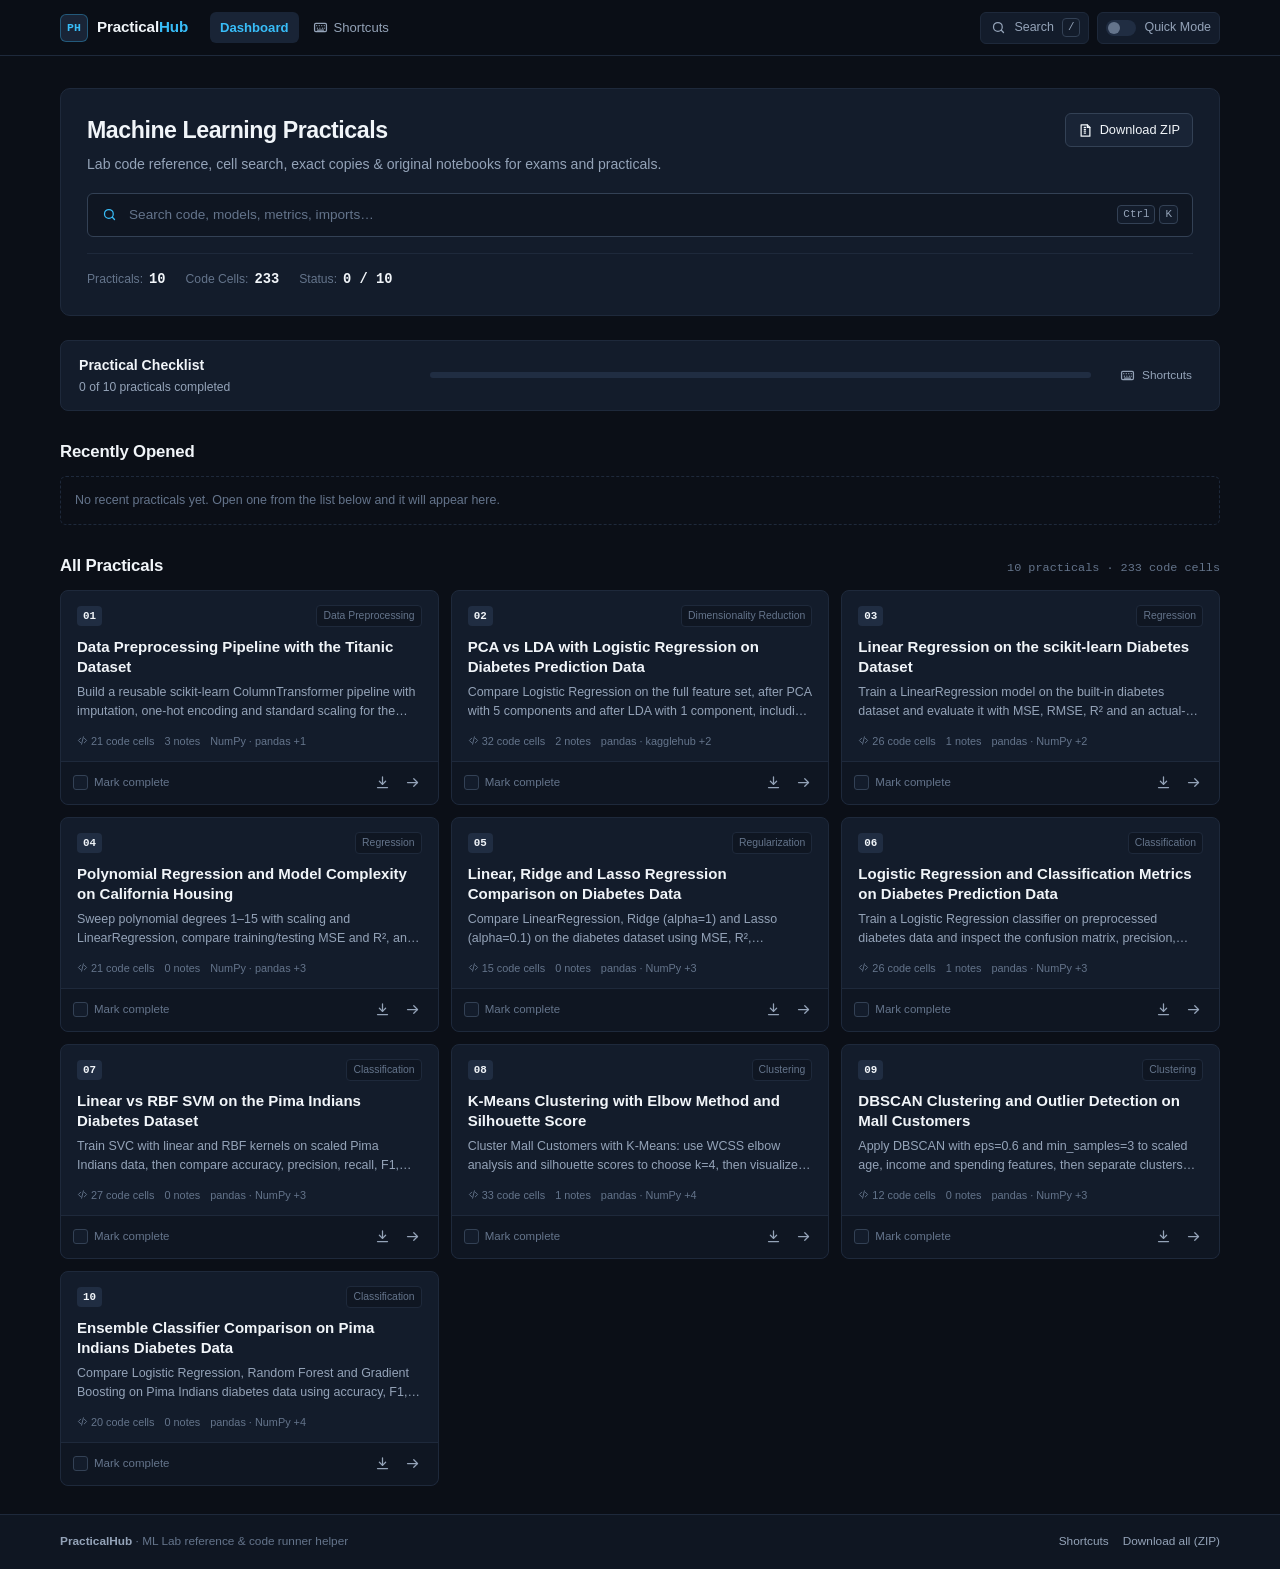
==== commit 5f33c458: "Retouch UI with clean, utilitarian design for practicals - Removed flashy glow effects, pulsating ba" ====
--- a/index.html
+++ b/index.html
@@ -5,7 +5,7 @@
   <meta name="viewport" content="width=device-width, initial-scale=1">
   <title>PracticalHub — Searchable ML practical reference</title>
   <meta name="description" content="Search code, concepts and outputs across 10 machine learning practical notebooks. Copy code instantly and download the original notebooks unchanged.">
-  <meta name="theme-color" content="#0a0e14">
+  <meta name="theme-color" content="#0d1117">
   <link rel="icon" href="assets/favicon.svg" type="image/svg+xml">
   <link rel="stylesheet" href="css/style.css">
   <script>try{if(localStorage.getItem('ph:quick-mode')==='1')document.documentElement.dataset.quick='1';}catch(e){}</script>
@@ -35,7 +35,7 @@
     <div class="header-inner">
       <a class="brand" href="index.html" aria-label="PracticalHub home">
         <span class="brand-mark" aria-hidden="true">PH</span>
-        <span class="brand-text">Practical<span>Hub</span></span>
+        <span class="brand-text">Practical<strong>Hub</strong></span>
       </a>
 
       <nav class="header-nav" aria-label="Primary navigation">
@@ -49,7 +49,7 @@
       <div class="header-actions">
         <button class="search-trigger" type="button" data-search-open aria-label="Search all practicals">
           <svg class="icon" aria-hidden="true"><use href="#i-search"></use></svg>
-          <span class="search-trigger-text">Search practicals</span>
+          <span class="search-trigger-text">Search</span>
           <kbd>/</kbd>
         </button>
 
@@ -63,40 +63,40 @@
 
   <main id="main">
     <section class="hero" aria-labelledby="hero-title">
-      <div class="hero-grid" aria-hidden="true"></div>
       <div class="hero-content">
-        <p class="eyebrow"><span class="pulse-dot" aria-hidden="true"></span> Personal ML practical reference</p>
-        <h1 id="hero-title">Every practical.<br><span class="gradient-text">Seconds away.</span></h1>
-        <p class="hero-sub">Search code, concepts, function names and outputs across all 10 notebooks. Copy what you need instantly, or download the original files untouched.</p>
+        <div class="hero-top-row">
+          <div>
+            <h1 id="hero-title">Machine Learning Practicals</h1>
+            <p class="hero-sub">Lab code reference, cell search, exact copies &amp; original notebooks for exams and practicals.</p>
+          </div>
+          <div class="hero-actions">
+            <button class="btn btn-secondary" type="button" data-download-all>
+              <svg class="icon" aria-hidden="true"><use href="#i-zip"></use></svg>
+              <span>Download ZIP</span>
+            </button>
+          </div>
+        </div>
 
         <div class="hero-search-row">
           <button class="hero-search" type="button" data-search-open>
-            <svg class="icon icon-lg" aria-hidden="true"><use href="#i-search"></use></svg>
-            <span class="hero-search-text">Search <strong>10 practicals</strong> — code, functions, concepts…</span>
+            <svg class="icon" aria-hidden="true"><use href="#i-search"></use></svg>
+            <span class="hero-search-text">Search code, models, metrics, imports…</span>
             <span class="hero-search-keys"><kbd>Ctrl</kbd><kbd>K</kbd></span>
           </button>
-          <button class="btn btn-primary btn-lg" type="button" data-download-all>
-            <svg class="icon" aria-hidden="true"><use href="#i-zip"></use></svg>
-            <span>Download all</span>
-          </button>
         </div>
 
         <div class="hero-stats" aria-label="Portal statistics">
           <div class="stat">
+            <span class="stat-label">Practicals:</span>
             <strong id="stat-practicals">10</strong>
-            <span>practicals</span>
           </div>
           <div class="stat">
+            <span class="stat-label">Code Cells:</span>
             <strong id="stat-code-cells">—</strong>
-            <span>code cells</span>
           </div>
           <div class="stat">
+            <span class="stat-label">Status:</span>
             <strong id="stat-completed">0 / 10</strong>
-            <span>completed</span>
-          </div>
-          <div class="stat stat-hint">
-            <strong>Ctrl K</strong>
-            <span>to search</span>
           </div>
         </div>
       </div>
@@ -105,15 +105,13 @@
     <section class="dashboard-section progress-section" aria-labelledby="progress-heading">
       <div class="progress-card">
         <div class="progress-copy">
-          <div class="section-kicker">Exam prep</div>
-          <h2 id="progress-heading">Your progress</h2>
+          <h2 id="progress-heading">Practical Checklist</h2>
           <p id="progress-label">0 of 10 practicals completed</p>
         </div>
         <div class="progress-track-wrap">
           <div class="progress-track" role="progressbar" aria-labelledby="progress-heading" aria-valuemin="0" aria-valuemax="10" aria-valuenow="0" id="progress-track">
             <div class="progress-fill" id="progress-fill"></div>
           </div>
-          <div class="progress-scale"><span>0</span><span>5</span><span>10</span></div>
         </div>
         <button class="btn btn-ghost btn-sm" type="button" data-open-shortcuts>
           <svg class="icon" aria-hidden="true"><use href="#i-keyboard"></use></svg>
@@ -124,10 +122,7 @@
 
     <section class="dashboard-section recent-section" id="recent-section" aria-labelledby="recent-heading">
       <div class="section-head">
-        <div>
-          <div class="section-kicker">Pick up where you left off</div>
-          <h2 id="recent-heading">Recently opened</h2>
-        </div>
+        <h2 id="recent-heading">Recently Opened</h2>
       </div>
       <div class="recent-list" id="recent-list">
         <p class="empty-inline">No recent practicals yet. Open one from the list below and it will appear here.</p>
@@ -136,10 +131,7 @@
 
     <section class="dashboard-section" id="practicals" aria-labelledby="practicals-heading">
       <div class="section-head">
-        <div>
-          <div class="section-kicker">All notebooks</div>
-          <h2 id="practicals-heading">Practicals</h2>
-        </div>
+        <h2 id="practicals-heading">All Practicals</h2>
         <p class="section-meta" id="practical-count-label">10 practicals</p>
       </div>
 
@@ -159,10 +151,10 @@
 
   <footer class="site-footer">
     <div class="footer-inner">
-      <p><strong>PracticalHub</strong> · 10 original notebooks, indexed for fast recall. Static site, no backend.</p>
+      <p><strong>PracticalHub</strong> · ML Lab reference &amp; code runner helper</p>
       <div class="footer-actions">
-        <button class="footer-link" type="button" data-open-shortcuts>Keyboard shortcuts</button>
-        <button class="footer-link" type="button" data-download-all>Download all notebooks</button>
+        <button class="footer-link" type="button" data-open-shortcuts>Shortcuts</button>
+        <button class="footer-link" type="button" data-download-all>Download all (ZIP)</button>
       </div>
     </div>
   </footer>
--- a/css/style.css
+++ b/css/style.css
@@ -1,37 +1,50 @@
 /* ==========================================================================
-   PracticalHub — dark developer documentation portal
+   PracticalHub — Clean, High-Utility Practical & Lab Reference UI
    ========================================================================== */
 
 :root {
   color-scheme: dark;
 
-  --bg: #0a0e14;
-  --bg-2: #0d121a;
-  --surface: #101722;
-  --surface-2: #141d2a;
-  --surface-3: #1a2533;
-  --code-bg: #070b10;
-  --border: #223042;
-  --border-strong: #31445c;
-  --text: #e6edf3;
-  --text-muted: #97a6b8;
-  --text-dim: #6d7f94;
-  --accent: #2dd4bf;
-  --accent-strong: #5eead4;
-  --accent-ink: #042f2e;
-  --accent-soft: rgba(45, 212, 191, 0.11);
-  --accent-border: rgba(45, 212, 191, 0.32);
-  --blue: #60a5fa;
-  --blue-soft: rgba(96, 165, 250, 0.1);
-  --amber: #fbbf24;
-  --red: #f87171;
-  --green: #4ade80;
-  --radius: 15px;
-  --radius-sm: 9px;
-  --mono: ui-monospace, SFMono-Regular, "SF Mono", Menlo, Consolas, "Liberation Mono", monospace;
-  --sans: ui-sans-serif, system-ui, -apple-system, BlinkMacSystemFont, "Segoe UI", Roboto, "Helvetica Neue", Arial, sans-serif;
-  --maxw: 1240px;
-  --header-h: 64px;
+  /* Modern technical dark palette (Slate / Obsidian / Indigo-Sky) */
+  --bg: #0b0f17;
+  --bg-2: #0f1622;
+  --surface: #131c2b;
+  --surface-2: #192436;
+  --surface-3: #202d42;
+  --code-bg: #090d14;
+  --border: #1e293b;
+  --border-strong: #334155;
+  --border-hover: #475569;
+
+  --text: #f1f5f9;
+  --text-muted: #94a3b8;
+  --text-dim: #64748b;
+
+  /* Primary action & highlight: Crisp Electric Sky/Indigo */
+  --accent: #38bdf8;
+  --accent-hover: #7dd3fc;
+  --accent-ink: #082f49;
+  --accent-soft: rgba(56, 189, 248, 0.12);
+  --accent-border: rgba(56, 189, 248, 0.35);
+
+  --indigo: #818cf8;
+  --indigo-soft: rgba(129, 140, 248, 0.12);
+
+  --green: #22c55e;
+  --green-soft: rgba(34, 197, 94, 0.12);
+  --green-border: rgba(34, 197, 94, 0.35);
+
+  --amber: #f59e0b;
+  --red: #ef4444;
+
+  --radius: 8px;
+  --radius-sm: 6px;
+  --radius-lg: 10px;
+
+  --mono: ui-monospace, SFMono-Regular, Menlo, Monaco, Consolas, "Liberation Mono", "Courier New", monospace;
+  --sans: -apple-system, BlinkMacSystemFont, "Segoe UI", Roboto, "Helvetica Neue", Arial, sans-serif;
+  --maxw: 1200px;
+  --header-h: 56px;
 }
 
 *,
@@ -47,20 +60,17 @@
 html {
   min-width: 320px;
   background: var(--bg);
-  scroll-padding-top: calc(var(--header-h) + 18px);
+  scroll-padding-top: calc(var(--header-h) + 16px);
 }
 
 body {
   margin: 0;
   min-height: 100vh;
-  background:
-    radial-gradient(1100px 620px at 76% -12%, rgba(45, 212, 191, 0.055), transparent 62%),
-    radial-gradient(880px 520px at -5% 4%, rgba(96, 165, 250, 0.045), transparent 60%),
-    var(--bg);
+  background: var(--bg);
   color: var(--text);
   font-family: var(--sans);
-  font-size: 16px;
-  line-height: 1.55;
+  font-size: 15px;
+  line-height: 1.5;
   -webkit-font-smoothing: antialiased;
   text-rendering: optimizeLegibility;
 }
@@ -71,17 +81,17 @@
 }
 
 ::selection {
-  background: rgba(45, 212, 191, 0.28);
-  color: #f2fffd;
+  background: rgba(56, 189, 248, 0.25);
+  color: #fff;
 }
 
 a {
-  color: var(--accent-strong);
+  color: var(--accent);
   text-decoration: none;
 }
 
 a:hover {
-  color: var(--accent);
+  color: var(--accent-hover);
 }
 
 button,
@@ -109,11 +119,11 @@
   top: 10px;
   left: 10px;
   z-index: 200;
-  padding: 10px 14px;
-  border-radius: 8px;
+  padding: 8px 14px;
+  border-radius: var(--radius-sm);
   background: var(--accent);
   color: var(--accent-ink);
-  font-weight: 750;
+  font-weight: 600;
   transform: translateY(-160%);
   transition: transform 0.15s ease;
 }
@@ -142,43 +152,41 @@
 }
 
 .icon {
-  width: 16px;
-  height: 16px;
+  width: 15px;
+  height: 15px;
   flex: none;
   fill: none;
   stroke: currentColor;
-  stroke-width: 1.8;
+  stroke-width: 2;
   stroke-linecap: round;
   stroke-linejoin: round;
   vertical-align: -2px;
 }
 
 .icon-lg {
-  width: 20px;
-  height: 20px;
+  width: 18px;
+  height: 18px;
 }
 
 .icon-tick {
   width: 14px;
   height: 14px;
-  color: var(--accent);
+  color: var(--green);
 }
 
 kbd {
   display: inline-flex;
   align-items: center;
   justify-content: center;
-  min-width: 20px;
+  min-width: 18px;
   padding: 2px 5px;
   border: 1px solid var(--border-strong);
-  border-bottom-width: 2px;
-  border-radius: 5px;
-  background: var(--surface-2);
+  border-radius: 4px;
+  background: var(--surface);
   color: var(--text-muted);
   font-family: var(--mono);
   font-size: 0.68rem;
-  line-height: 1.3;
-  white-space: nowrap;
+  line-height: 1.2;
 }
 
 code {
@@ -192,27 +200,27 @@
   top: 0;
   z-index: 50;
   height: var(--header-h);
-  border-bottom: 1px solid rgba(34, 48, 66, 0.82);
-  background: rgba(10, 14, 20, 0.82);
-  backdrop-filter: blur(14px);
-  -webkit-backdrop-filter: blur(14px);
+  border-bottom: 1px solid var(--border);
+  background: rgba(11, 15, 23, 0.95);
+  backdrop-filter: blur(10px);
+  -webkit-backdrop-filter: blur(10px);
 }
 
 .header-inner {
   display: flex;
   align-items: center;
-  gap: 18px;
+  gap: 16px;
   width: 100%;
   max-width: var(--maxw);
   height: 100%;
   margin: 0 auto;
-  padding: 0 24px;
+  padding: 0 20px;
 }
 
 .brand {
   display: inline-flex;
   align-items: center;
-  gap: 10px;
+  gap: 9px;
   flex: none;
   color: var(--text);
 }
@@ -224,556 +232,10 @@
 .brand-mark {
   display: grid;
   place-items: center;
-  width: 32px;
-  height: 32px;
-  border: 1px solid rgba(94, 234, 212, 0.38);
-  border-radius: 9px;
-  background: linear-gradient(135deg, #5eead4 0%, #2dd4bf 48%, #38bdf8 100%);
-  box-shadow: 0 0 0 4px rgba(45, 212, 191, 0.07), 0 8px 22px rgba(45, 212, 191, 0.18);
-  color: #032524;
-  font-family: var(--mono);
-  font-size: 0.72rem;
-  font-weight: 900;
-  letter-spacing: -0.08em;
-}
-
-.brand-text {
-  font-size: 1.02rem;
-  font-weight: 760;
-  letter-spacing: -0.025em;
-}
-
-.brand-text span {
-  color: var(--accent);
-}
-
-.header-nav {
-  display: flex;
-  align-items: center;
-  gap: 4px;
-  margin-left: 4px;
-}
-
-.nav-link {
-  display: inline-flex;
-  align-items: center;
-  gap: 7px;
-  padding: 7px 10px;
-  border-radius: 7px;
-  color: var(--text-muted);
-  font-size: 0.84rem;
-  font-weight: 600;
-}
-
-.nav-link:hover {
-  background: rgba(255, 255, 255, 0.035);
-  color: var(--text);
-}
-
-.nav-link.is-current {
-  color: var(--accent-strong);
-}
-
-.nav-link-button {
-  border: 0;
-  background: transparent;
-  cursor: pointer;
-}
-
-.nav-link-button .icon {
-  width: 14px;
-  height: 14px;
-}
-
-.header-actions {
-  display: flex;
-  align-items: center;
-  gap: 10px;
-  margin-left: auto;
-}
-
-.search-trigger {
-  display: inline-flex;
-  align-items: center;
-  gap: 8px;
-  height: 36px;
-  padding: 0 9px 0 11px;
-  border: 1px solid var(--border);
-  border-radius: 9px;
-  background: rgba(20, 29, 42, 0.72);
-  color: var(--text-muted);
-  font-size: 0.8rem;
-  cursor: pointer;
-  transition: border-color 0.15s ease, background 0.15s ease, color 0.15s ease;
-}
-
-.search-trigger:hover {
-  border-color: var(--border-strong);
-  background: var(--surface-2);
-  color: var(--text);
-}
-
-.search-trigger kbd {
-  padding: 1px 5px;
-  border-bottom-width: 1px;
-  background: rgba(255, 255, 255, 0.025);
-}
-
-.quick-toggle {
-  display: inline-flex;
-  align-items: center;
-  gap: 8px;
-  padding: 4px 6px 4px 4px;
-  border: 0;
-  border-radius: 8px;
-  background: transparent;
-  color: var(--text-muted);
-  font-size: 0.78rem;
-  font-weight: 600;
-  cursor: pointer;
-}
-
-.quick-toggle:hover {
-  color: var(--text);
-}
-
-.quick-toggle-track {
-  position: relative;
-  width: 36px;
-  height: 20px;
-  border: 1px solid var(--border-strong);
-  border-radius: 999px;
-  background: #1b2635;
-  transition: background 0.16s ease, border-color 0.16s ease;
-}
-
-.quick-toggle-thumb {
-  position: absolute;
-  top: 3px;
-  left: 3px;
-  width: 12px;
-  height: 12px;
-  border-radius: 50%;
-  background: #8496aa;
-  transition: transform 0.16s ease, background 0.16s ease;
-}
-
-html[data-quick="1"] .quick-toggle-track {
-  border-color: var(--accent-border);
-  background: var(--accent);
-}
-
-html[data-quick="1"] .quick-toggle-thumb {
-  background: var(--accent-ink);
-  transform: translateX(16px);
-}
-
-html[data-quick="1"] .quick-toggle {
-  color: var(--accent-strong);
-}
-
-.menu-toggle {
-  display: none;
-}
-
-/* -------------------------------------------------------------------- hero */
-
-.hero {
-  position: relative;
-  overflow: hidden;
-  max-width: var(--maxw);
-  margin: 0 auto;
-  padding: 76px 24px 44px;
-}
-
-.hero-grid {
-  position: absolute;
-  inset: 0;
-  background-image:
-    linear-gradient(rgba(148, 163, 184, 0.06) 1px, transparent 1px),
-    linear-gradient(90deg, rgba(148, 163, 184, 0.06) 1px, transparent 1px);
-  background-size: 34px 34px;
-  opacity: 0.24;
-  -webkit-mask-image: radial-gradient(ellipse 80% 78% at 35% 5%, #000 0%, transparent 72%);
-  mask-image: radial-gradient(ellipse 80% 78% at 35% 5%, #000 0%, transparent 72%);
-  pointer-events: none;
-}
-
-.hero-content {
-  position: relative;
-  z-index: 1;
-  max-width: 940px;
-}
-
-.eyebrow {
-  display: flex;
-  align-items: center;
-  gap: 9px;
-  margin: 0 0 20px;
-  color: var(--text-muted);
-  font-size: 0.73rem;
-  font-weight: 700;
-  letter-spacing: 0.13em;
-  text-transform: uppercase;
-}
-
-.pulse-dot {
-  position: relative;
-  width: 7px;
-  height: 7px;
-  border-radius: 50%;
-  background: var(--accent);
-  box-shadow: 0 0 0 4px rgba(45, 212, 191, 0.1);
-}
-
-.pulse-dot::after {
-  content: "";
-  position: absolute;
-  inset: -4px;
+  width: 28px;
+  height: 28px;
   border: 1px solid var(--accent-border);
-  border-radius: 50%;
-  animation: pulse 2.8s ease-out infinite;
-}
-
-@keyframes pulse {
-  0% { transform: scale(0.6); opacity: 0.9; }
-  70%, 100% { transform: scale(1.9); opacity: 0; }
-}
-
-.hero h1 {
-  margin: 0;
-  font-size: clamp(3rem, 7.6vw, 5.8rem);
-  font-weight: 790;
-  line-height: 0.96;
-  letter-spacing: -0.055em;
-}
-
-.gradient-text {
-  background: linear-gradient(96deg, #e6edf3 5%, #8ff8ea 47%, #60a5fa 105%);
-  -webkit-background-clip: text;
-  background-clip: text;
-  color: transparent;
-}
-
-.hero-sub {
-  max-width: 680px;
-  margin: 24px 0 0;
-  color: var(--text-muted);
-  font-size: clamp(1rem, 1.6vw, 1.09rem);
-  line-height: 1.65;
-}
-
-.hero-search-row {
-  display: flex;
-  align-items: stretch;
-  gap: 12px;
-  max-width: 850px;
-  margin-top: 32px;
-}
-
-.hero-search {
-  display: flex;
-  align-items: center;
-  gap: 12px;
-  flex: 1 1 auto;
-  min-width: 0;
-  min-height: 58px;
-  padding: 0 16px;
-  border: 1px solid var(--border-strong);
-  border-radius: 14px;
-  background: linear-gradient(180deg, rgba(22, 31, 45, 0.94), rgba(14, 20, 29, 0.94));
-  box-shadow: 0 12px 36px rgba(0, 0, 0, 0.24), inset 0 1px 0 rgba(255, 255, 255, 0.035);
-  color: var(--text-muted);
-  text-align: left;
-  cursor: pointer;
-  transition: border-color 0.15s ease, box-shadow 0.15s ease, transform 0.15s ease;
-}
-
-.hero-search:hover {
-  border-color: var(--accent-border);
-  box-shadow: 0 14px 40px rgba(0, 0, 0, 0.3), 0 0 0 4px rgba(45, 212, 191, 0.04);
-  transform: translateY(-1px);
-}
-
-.hero-search .icon-lg {
-  color: var(--accent);
-}
-
-.hero-search-text {
-  flex: 1 1 auto;
-  min-width: 0;
-  overflow: hidden;
-  font-size: 0.94rem;
-  text-overflow: ellipsis;
-  white-space: nowrap;
-}
-
-.hero-search-text strong {
-  color: var(--text);
-  font-weight: 650;
-}
-
-.hero-search-keys {
-  display: flex;
-  gap: 4px;
-  flex: none;
-}
-
-.btn {
-  display: inline-flex;
-  align-items: center;
-  justify-content: center;
-  gap: 8px;
-  min-height: 38px;
-  padding: 7px 13px;
-  border: 1px solid var(--border);
-  border-radius: 9px;
-  background: var(--surface-2);
-  color: var(--text);
-  font-size: 0.82rem;
-  font-weight: 680;
-  line-height: 1.2;
-  text-align: center;
-  cursor: pointer;
-  transition: background 0.15s ease, border-color 0.15s ease, color 0.15s ease, transform 0.15s ease;
-}
-
-.btn:hover {
-  border-color: var(--border-strong);
-  background: var(--surface-3);
-  color: var(--text);
-}
-
-.btn:active {
-  transform: translateY(1px);
-}
-
-.btn:disabled {
-  opacity: 0.62;
-  cursor: wait;
-}
-
-.btn-primary {
-  border-color: var(--accent);
-  background: var(--accent);
-  color: var(--accent-ink);
-}
-
-.btn-primary:hover {
-  border-color: var(--accent-strong);
-  background: var(--accent-strong);
-  color: var(--accent-ink);
-}
-
-.btn-primary kbd {
-  border-color: rgba(4, 47, 46, 0.24);
-  background: rgba(4, 47, 46, 0.1);
-  color: rgba(4, 47, 46, 0.78);
-}
-
-.btn-lg {
-  min-height: 58px;
-  padding: 0 20px;
-  border-radius: 14px;
-  font-size: 0.92rem;
-}
-
-.btn-sm {
-  min-height: 32px;
-  padding: 5px 10px;
-  border-radius: 7px;
-  font-size: 0.76rem;
-}
-
-.btn-xs {
-  min-height: 28px;
-  padding: 4px 8px;
   border-radius: 6px;
-  font-size: 0.71rem;
-}
-
-.btn-xs .icon {
-  width: 13px;
-  height: 13px;
-}
-
-.btn-ghost {
-  background: transparent;
-}
-
-.btn-spinner {
-  width: 14px;
-  height: 14px;
-  border: 2px solid currentColor;
-  border-right-color: transparent;
-  border-radius: 50%;
-  animation: spin 0.8s linear infinite;
-}
-
-@keyframes spin {
-  to { transform: rotate(360deg); }
-}
-
-.hero-stats {
-  display: flex;
-  flex-wrap: wrap;
-  gap: 12px 30px;
-  margin-top: 28px;
-}
-
-.stat {
-  display: flex;
-  align-items: baseline;
-  gap: 7px;
-  color: var(--text-dim);
-  font-size: 0.75rem;
-}
-
-.stat strong {
-  color: var(--text);
-  font-family: var(--mono);
-  font-size: 0.98rem;
-  font-weight: 700;
-}
-
-.stat-hint {
-  padding-left: 28px;
-  border-left: 1px solid var(--border);
-}
-
-.stat-hint strong {
-  color: var(--accent);
-  font-size: 0.82rem;
-}
-
-/* --------------------------------------------------------------- dashboard */
-
-.dashboard-section {
-  max-width: var(--maxw);
-  margin: 0 auto;
-  padding: 0 24px 42px;
-}
-
-.section-head {
-  display: flex;
-  align-items: flex-end;
-  justify-content: space-between;
-  gap: 20px;
-  margin-bottom: 16px;
-}
-
-.section-kicker {
-  margin-bottom: 3px;
-  color: var(--accent);
-  font-size: 0.68rem;
-  font-weight: 800;
-  letter-spacing: 0.12em;
-  text-transform: uppercase;
-}
-
-.section-head h2,
-.progress-copy h2 {
-  margin: 0;
-  color: var(--text);
-  font-size: 1.22rem;
-  font-weight: 730;
-  letter-spacing: -0.025em;
-}
-
-.section-meta {
-  margin: 0 0 3px;
-  color: var(--text-dim);
-  font-size: 0.78rem;
-}
-
-.progress-card {
-  display: grid;
-  grid-template-columns: minmax(200px, 1fr) minmax(240px, 1.65fr) auto;
-  align-items: center;
-  gap: 26px;
-  padding: 20px 22px;
-  border: 1px solid var(--border);
-  border-radius: var(--radius);
-  background:
-    linear-gradient(180deg, rgba(24, 34, 49, 0.72), rgba(14, 20, 29, 0.72)),
-    var(--surface);
-  box-shadow: inset 0 1px 0 rgba(255, 255, 255, 0.025);
-}
-
-.progress-copy p {
-  margin: 4px 0 0;
-  color: var(--text-muted);
-  font-size: 0.82rem;
-}
-
-.progress-track-wrap {
-  min-width: 0;
-}
-
-.progress-track {
-  height: 8px;
-  overflow: hidden;
-  border: 1px solid rgba(49, 68, 92, 0.7);
-  border-radius: 999px;
-  background: #182230;
-}
-
-.progress-fill {
-  width: 0;
-  height: 100%;
-  border-radius: inherit;
-  background: linear-gradient(90deg, var(--accent) 0%, #38bdf8 100%);
-  box-shadow: 0 0 16px rgba(45, 212, 191, 0.3);
-  transition: width 0.35s ease;
-}
-
-.progress-scale {
-  display: flex;
-  justify-content: space-between;
-  margin-top: 5px;
-  color: var(--text-dim);
-  font-family: var(--mono);
-  font-size: 0.62rem;
-}
-
-.recent-section {
-  padding-bottom: 40px;
-}
-
-.recent-list {
-  display: grid;
-  grid-template-columns: repeat(auto-fit, minmax(245px, 1fr));
-  gap: 10px;
-}
-
-.recent-card {
-  display: flex;
-  align-items: center;
-  gap: 12px;
-  min-width: 0;
-  padding: 13px 14px;
-  border: 1px solid var(--border);
-  border-radius: 12px;
-  background: rgba(16, 23, 34, 0.78);
-  color: var(--text);
-  transition: border-color 0.15s ease, background 0.15s ease, transform 0.15s ease;
-}
-
-.recent-card:hover {
-  border-color: var(--accent-border);
-  background: var(--surface-2);
-  color: var(--text);
-  transform: translateY(-1px);
-}
-
-.recent-number {
-  display: grid;
-  place-items: center;
-  width: 30px;
-  height: 30px;
-  flex: none;
-  border: 1px solid var(--border);
-  border-radius: 8px;
   background: var(--surface-2);
   color: var(--accent);
   font-family: var(--mono);
@@ -781,6 +243,494 @@
   font-weight: 700;
 }
 
+.brand-text {
+  font-size: 0.95rem;
+  font-weight: 600;
+  letter-spacing: -0.01em;
+}
+
+.brand-text strong {
+  color: var(--accent);
+  font-weight: 700;
+}
+
+.header-nav {
+  display: flex;
+  align-items: center;
+  gap: 4px;
+  margin-left: 6px;
+}
+
+.nav-link {
+  display: inline-flex;
+  align-items: center;
+  gap: 6px;
+  padding: 6px 10px;
+  border-radius: var(--radius-sm);
+  color: var(--text-muted);
+  font-size: 0.82rem;
+  font-weight: 500;
+}
+
+.nav-link:hover {
+  background: var(--surface);
+  color: var(--text);
+}
+
+.nav-link.is-current {
+  background: var(--surface-2);
+  color: var(--accent);
+  font-weight: 600;
+}
+
+.nav-link-button {
+  border: 0;
+  background: transparent;
+  cursor: pointer;
+}
+
+.header-actions {
+  display: flex;
+  align-items: center;
+  gap: 8px;
+  margin-left: auto;
+}
+
+.search-trigger {
+  display: inline-flex;
+  align-items: center;
+  gap: 8px;
+  height: 32px;
+  padding: 0 8px 0 10px;
+  border: 1px solid var(--border);
+  border-radius: var(--radius-sm);
+  background: var(--surface);
+  color: var(--text-muted);
+  font-size: 0.78rem;
+  cursor: pointer;
+  transition: border-color 0.15s ease, background 0.15s ease;
+}
+
+.search-trigger:hover {
+  border-color: var(--border-strong);
+  background: var(--surface-2);
+  color: var(--text);
+}
+
+.quick-toggle {
+  display: inline-flex;
+  align-items: center;
+  gap: 8px;
+  height: 32px;
+  padding: 0 8px;
+  border: 1px solid var(--border);
+  border-radius: var(--radius-sm);
+  background: var(--surface);
+  color: var(--text-muted);
+  font-size: 0.78rem;
+  font-weight: 500;
+  cursor: pointer;
+  transition: border-color 0.15s ease, background 0.15s ease;
+}
+
+.quick-toggle:hover {
+  border-color: var(--border-strong);
+  color: var(--text);
+}
+
+.quick-toggle-track {
+  position: relative;
+  width: 30px;
+  height: 16px;
+  border-radius: 999px;
+  background: var(--surface-3);
+  transition: background 0.15s ease;
+}
+
+.quick-toggle-thumb {
+  position: absolute;
+  top: 2px;
+  left: 2px;
+  width: 12px;
+  height: 12px;
+  border-radius: 50%;
+  background: var(--text-dim);
+  transition: transform 0.15s ease, background 0.15s ease;
+}
+
+html[data-quick="1"] .quick-toggle {
+  border-color: var(--accent-border);
+  background: var(--accent-soft);
+  color: var(--accent);
+}
+
+html[data-quick="1"] .quick-toggle-track {
+  background: var(--accent);
+}
+
+html[data-quick="1"] .quick-toggle-thumb {
+  background: var(--accent-ink);
+  transform: translateX(14px);
+}
+
+.menu-toggle {
+  display: none;
+}
+
+/* -------------------------------------------------------------------- buttons */
+
+.btn {
+  display: inline-flex;
+  align-items: center;
+  justify-content: center;
+  gap: 7px;
+  min-height: 34px;
+  padding: 6px 12px;
+  border: 1px solid var(--border);
+  border-radius: var(--radius-sm);
+  background: var(--surface);
+  color: var(--text);
+  font-size: 0.8rem;
+  font-weight: 500;
+  line-height: 1.2;
+  cursor: pointer;
+  transition: background 0.14s ease, border-color 0.14s ease, color 0.14s ease;
+}
+
+.btn:hover {
+  border-color: var(--border-strong);
+  background: var(--surface-2);
+  color: var(--text);
+}
+
+.btn:active {
+  transform: translateY(1px);
+}
+
+.btn:disabled {
+  opacity: 0.55;
+  cursor: wait;
+}
+
+.btn-primary {
+  border-color: var(--accent-border);
+  background: var(--accent-soft);
+  color: var(--accent);
+  font-weight: 600;
+}
+
+.btn-primary:hover {
+  border-color: var(--accent);
+  background: var(--accent);
+  color: var(--accent-ink);
+}
+
+.btn-primary:hover kbd {
+  background: rgba(8, 47, 73, 0.2);
+  color: var(--accent-ink);
+  border-color: rgba(8, 47, 73, 0.3);
+}
+
+.btn-secondary {
+  border-color: var(--border-strong);
+  background: var(--surface-2);
+  color: var(--text);
+}
+
+.btn-secondary:hover {
+  border-color: var(--border-hover);
+  background: var(--surface-3);
+}
+
+.btn-sm {
+  min-height: 28px;
+  padding: 4px 8px;
+  font-size: 0.74rem;
+}
+
+.btn-xs {
+  min-height: 24px;
+  padding: 2px 7px;
+  border-radius: 4px;
+  font-size: 0.7rem;
+}
+
+.btn-xs .icon {
+  width: 12px;
+  height: 12px;
+}
+
+.btn-ghost {
+  border-color: transparent;
+  background: transparent;
+  color: var(--text-muted);
+}
+
+.btn-ghost:hover {
+  border-color: var(--border);
+  background: var(--surface);
+  color: var(--text);
+}
+
+.btn-spinner {
+  width: 13px;
+  height: 13px;
+  border: 2px solid currentColor;
+  border-right-color: transparent;
+  border-radius: 50%;
+  animation: spin 0.8s linear infinite;
+}
+
+@keyframes spin {
+  to { transform: rotate(360deg); }
+}
+
+.icon-btn {
+  display: inline-grid;
+  place-items: center;
+  width: 30px;
+  height: 30px;
+  flex: none;
+  padding: 0;
+  border: 1px solid var(--border);
+  border-radius: var(--radius-sm);
+  background: var(--surface);
+  color: var(--text-muted);
+  cursor: pointer;
+  transition: background 0.14s ease, border-color 0.14s ease, color 0.14s ease;
+}
+
+.icon-btn:hover {
+  border-color: var(--border-strong);
+  background: var(--surface-2);
+  color: var(--text);
+}
+
+/* -------------------------------------------------------------------- hero */
+
+.hero {
+  max-width: var(--maxw);
+  margin: 0 auto;
+  padding: 32px 20px 24px;
+}
+
+.hero-content {
+  border: 1px solid var(--border);
+  border-radius: var(--radius-lg);
+  background: var(--surface);
+  padding: 24px 26px;
+}
+
+.hero-top-row {
+  display: flex;
+  align-items: flex-start;
+  justify-content: space-between;
+  gap: 20px;
+}
+
+.hero h1 {
+  margin: 0 0 6px;
+  font-size: 1.45rem;
+  font-weight: 700;
+  letter-spacing: -0.02em;
+}
+
+.hero-sub {
+  max-width: 650px;
+  margin: 0;
+  color: var(--text-muted);
+  font-size: 0.88rem;
+  line-height: 1.5;
+}
+
+.hero-search-row {
+  margin-top: 18px;
+}
+
+.hero-search {
+  display: flex;
+  align-items: center;
+  gap: 12px;
+  width: 100%;
+  min-height: 44px;
+  padding: 0 14px;
+  border: 1px solid var(--border-strong);
+  border-radius: var(--radius-sm);
+  background: var(--bg-2);
+  color: var(--text-dim);
+  text-align: left;
+  cursor: pointer;
+  transition: border-color 0.15s ease, background 0.15s ease;
+}
+
+.hero-search:hover {
+  border-color: var(--accent-border);
+  background: var(--surface-2);
+  color: var(--text-muted);
+}
+
+.hero-search .icon {
+  color: var(--accent);
+}
+
+.hero-search-text {
+  flex: 1 1 auto;
+  min-width: 0;
+  overflow: hidden;
+  font-size: 0.85rem;
+  text-overflow: ellipsis;
+  white-space: nowrap;
+}
+
+.hero-search-keys {
+  display: flex;
+  gap: 4px;
+  flex: none;
+}
+
+.hero-stats {
+  display: flex;
+  flex-wrap: wrap;
+  gap: 20px;
+  margin-top: 16px;
+  padding-top: 16px;
+  border-top: 1px solid var(--border);
+}
+
+.stat {
+  display: flex;
+  align-items: baseline;
+  gap: 6px;
+  color: var(--text-dim);
+  font-size: 0.76rem;
+}
+
+.stat-label {
+  color: var(--text-dim);
+}
+
+.stat strong {
+  color: var(--text);
+  font-family: var(--mono);
+  font-size: 0.86rem;
+}
+
+/* --------------------------------------------------------------- dashboard */
+
+.dashboard-section {
+  max-width: var(--maxw);
+  margin: 0 auto;
+  padding: 0 20px 28px;
+}
+
+.section-head {
+  display: flex;
+  align-items: baseline;
+  justify-content: space-between;
+  gap: 16px;
+  margin-bottom: 12px;
+}
+
+.section-head h2 {
+  margin: 0;
+  color: var(--text);
+  font-size: 1.05rem;
+  font-weight: 600;
+  letter-spacing: -0.01em;
+}
+
+.section-meta {
+  margin: 0;
+  color: var(--text-dim);
+  font-family: var(--mono);
+  font-size: 0.74rem;
+}
+
+.progress-section {
+  padding-top: 0;
+}
+
+.progress-card {
+  display: grid;
+  grid-template-columns: minmax(180px, 1fr) minmax(200px, 2fr) auto;
+  align-items: center;
+  gap: 20px;
+  padding: 14px 18px;
+  border: 1px solid var(--border);
+  border-radius: var(--radius);
+  background: var(--surface);
+}
+
+.progress-copy h2 {
+  margin: 0;
+  font-size: 0.88rem;
+  font-weight: 600;
+}
+
+.progress-copy p {
+  margin: 2px 0 0;
+  color: var(--text-muted);
+  font-size: 0.76rem;
+}
+
+.progress-track-wrap {
+  min-width: 0;
+}
+
+.progress-track {
+  height: 6px;
+  overflow: hidden;
+  border-radius: 999px;
+  background: var(--surface-3);
+}
+
+.progress-fill {
+  width: 0;
+  height: 100%;
+  border-radius: inherit;
+  background: var(--accent);
+  transition: width 0.3s ease;
+}
+
+.recent-list {
+  display: grid;
+  grid-template-columns: repeat(auto-fit, minmax(230px, 1fr));
+  gap: 10px;
+}
+
+.recent-card {
+  display: flex;
+  align-items: center;
+  gap: 10px;
+  min-width: 0;
+  padding: 10px 12px;
+  border: 1px solid var(--border);
+  border-radius: var(--radius-sm);
+  background: var(--surface);
+  color: var(--text);
+  transition: border-color 0.14s ease, background 0.14s ease;
+}
+
+.recent-card:hover {
+  border-color: var(--border-strong);
+  background: var(--surface-2);
+  color: var(--text);
+}
+
+.recent-number {
+  display: grid;
+  place-items: center;
+  width: 24px;
+  height: 24px;
+  flex: none;
+  border-radius: 4px;
+  background: var(--surface-3);
+  color: var(--accent);
+  font-family: var(--mono);
+  font-size: 0.68rem;
+  font-weight: 700;
+}
+
 .recent-copy {
   display: flex;
   flex-direction: column;
@@ -790,8 +740,8 @@
 
 .recent-copy strong {
   overflow: hidden;
-  font-size: 0.82rem;
-  font-weight: 650;
+  font-size: 0.78rem;
+  font-weight: 600;
   text-overflow: ellipsis;
   white-space: nowrap;
 }
@@ -811,111 +761,97 @@
 .empty-inline {
   grid-column: 1 / -1;
   margin: 0;
-  padding: 18px;
+  padding: 14px;
   border: 1px dashed var(--border);
-  border-radius: 11px;
-  color: var(--text-dim);
-  font-size: 0.82rem;
-}
+  border-radius: var(--radius-sm);
+  color: var(--text-dim);
+  font-size: 0.78rem;
+}
+
+/* ------------------------------------------------------------- practical grid */
 
 .practical-grid {
   display: grid;
   grid-template-columns: repeat(auto-fill, minmax(min(100%, 330px), 1fr));
-  gap: 16px;
+  gap: 12px;
 }
 
 .practical-card {
-  position: relative;
   display: flex;
   flex-direction: column;
+  border: 1px solid var(--border);
+  border-radius: var(--radius);
+  background: var(--surface);
+  transition: border-color 0.14s ease, background 0.14s ease;
+}
+
+.practical-card:hover {
+  border-color: var(--border-hover);
+  background: var(--surface-2);
+}
+
+.practical-card.is-completed {
+  border-color: var(--green-border);
+}
+
+.card-body {
+  display: flex;
+  flex: 1;
+  flex-direction: column;
+  padding: 14px 16px 12px;
+  color: inherit;
+}
+
+.card-body:hover {
+  color: inherit;
+}
+
+.card-top {
+  display: flex;
+  align-items: center;
+  justify-content: space-between;
+  gap: 8px;
+}
+
+.practical-number {
+  display: inline-flex;
+  align-items: center;
+  padding: 2px 6px;
+  border-radius: 4px;
+  background: var(--surface-3);
+  color: var(--text);
+  font-family: var(--mono);
+  font-size: 0.68rem;
+  font-weight: 700;
+}
+
+.is-completed .practical-number {
+  background: var(--green-soft);
+  color: var(--green);
+}
+
+.topic-badge {
+  display: inline-flex;
+  align-items: center;
+  max-width: 70%;
+  padding: 2px 6px;
   overflow: hidden;
   border: 1px solid var(--border);
-  border-radius: var(--radius);
-  background:
-    linear-gradient(180deg, rgba(20, 29, 42, 0.78), rgba(13, 18, 26, 0.9)),
-    var(--surface);
-  box-shadow: inset 0 1px 0 rgba(255, 255, 255, 0.025);
-  transition: border-color 0.16s ease, transform 0.16s ease, box-shadow 0.16s ease;
-}
-
-.practical-card::before {
-  content: "";
-  position: absolute;
-  inset: 0 auto 0 0;
-  width: 2px;
-  background: transparent;
-  transition: background 0.16s ease;
-}
-
-.practical-card:hover {
-  border-color: rgba(45, 212, 191, 0.24);
-  box-shadow: 0 16px 38px rgba(0, 0, 0, 0.22), inset 0 1px 0 rgba(255, 255, 255, 0.03);
-  transform: translateY(-2px);
-}
-
-.practical-card.is-completed::before {
-  background: var(--accent);
-}
-
-.card-body {
-  display: flex;
-  flex: 1;
-  flex-direction: column;
-  padding: 20px 20px 16px;
-  color: inherit;
-}
-
-.card-body:hover {
-  color: inherit;
-}
-
-.card-top {
-  display: flex;
-  align-items: center;
-  justify-content: space-between;
-  gap: 10px;
-}
-
-.practical-number {
-  display: inline-flex;
-  align-items: center;
-  justify-content: center;
-  min-height: 24px;
-  padding: 2px 8px;
-  border: 1px solid var(--accent-border);
-  border-radius: 6px;
-  background: var(--accent-soft);
-  color: var(--accent-strong);
-  font-family: var(--mono);
-  font-size: 0.7rem;
-  font-weight: 700;
-  letter-spacing: 0.08em;
-}
-
-.topic-badge {
-  display: inline-flex;
-  align-items: center;
-  max-width: 70%;
-  padding: 3px 8px;
-  overflow: hidden;
-  border: 1px solid var(--border);
-  border-radius: 999px;
-  background: rgba(255, 255, 255, 0.022);
-  color: var(--text-muted);
-  font-size: 0.66rem;
-  font-weight: 650;
-  letter-spacing: 0.025em;
+  border-radius: 4px;
+  background: var(--bg-2);
+  color: var(--text-dim);
+  font-size: 0.65rem;
+  font-weight: 500;
   text-overflow: ellipsis;
   white-space: nowrap;
 }
 
 .card-title {
-  margin: 15px 0 8px;
-  color: var(--text);
-  font-size: 1.04rem;
-  font-weight: 700;
-  line-height: 1.38;
-  letter-spacing: -0.018em;
+  margin: 10px 0 6px;
+  color: var(--text);
+  font-size: 0.94rem;
+  font-weight: 600;
+  line-height: 1.35;
 }
 
 .card-description {
@@ -923,32 +859,32 @@
   margin: 0;
   overflow: hidden;
   color: var(--text-muted);
-  font-size: 0.84rem;
-  line-height: 1.58;
+  font-size: 0.78rem;
+  line-height: 1.5;
   -webkit-box-orient: vertical;
-  -webkit-line-clamp: 3;
+  -webkit-line-clamp: 2;
 }
 
 .card-meta {
   display: flex;
   flex-wrap: wrap;
   align-items: center;
-  gap: 6px 13px;
+  gap: 4px 10px;
   margin-top: auto;
-  padding-top: 17px;
-  color: var(--text-dim);
-  font-size: 0.7rem;
+  padding-top: 12px;
+  color: var(--text-dim);
+  font-size: 0.68rem;
 }
 
 .card-meta span {
   display: inline-flex;
   align-items: center;
-  gap: 4px;
+  gap: 3px;
 }
 
 .card-meta .icon {
-  width: 12px;
-  height: 12px;
+  width: 11px;
+  height: 11px;
 }
 
 .card-meta-libs {
@@ -962,20 +898,21 @@
   display: flex;
   align-items: center;
   justify-content: space-between;
-  gap: 10px;
-  padding: 10px 13px 10px 16px;
+  gap: 8px;
+  padding: 8px 12px;
   border-top: 1px solid var(--border);
-  background: rgba(9, 14, 20, 0.36);
+  background: var(--bg-2);
+  border-bottom-left-radius: inherit;
+  border-bottom-right-radius: inherit;
 }
 
 .complete-toggle {
   position: relative;
   display: inline-flex;
   align-items: center;
-  gap: 7px;
-  color: var(--text-dim);
-  font-size: 0.7rem;
-  font-weight: 650;
+  gap: 6px;
+  color: var(--text-dim);
+  font-size: 0.72rem;
   cursor: pointer;
   user-select: none;
 }
@@ -990,39 +927,40 @@
 .checkbox-ui {
   display: grid;
   place-items: center;
-  width: 17px;
-  height: 17px;
+  width: 15px;
+  height: 15px;
   flex: none;
   border: 1px solid var(--border-strong);
-  border-radius: 5px;
-  background: var(--surface-2);
+  border-radius: 3px;
+  background: var(--surface);
   color: transparent;
   transition: background 0.14s ease, border-color 0.14s ease, color 0.14s ease;
 }
 
 .checkbox-ui .icon {
-  width: 11px;
-  height: 11px;
-  stroke-width: 2.6;
+  width: 10px;
+  height: 10px;
+  stroke-width: 3;
 }
 
 .complete-toggle input:checked + .checkbox-ui {
-  border-color: var(--accent);
-  background: var(--accent);
-  color: var(--accent-ink);
+  border-color: var(--green);
+  background: var(--green);
+  color: #052e16;
 }
 
 .complete-toggle input:focus-visible + .checkbox-ui {
   outline: 2px solid var(--accent);
-  outline-offset: 2px;
+  outline-offset: 1px;
 }
 
 .complete-toggle:hover {
-  color: var(--text-muted);
+  color: var(--text);
 }
 
 .practical-card.is-completed .complete-label {
-  color: var(--accent-strong);
+  color: var(--green);
+  font-weight: 500;
 }
 
 .card-actions {
@@ -1030,100 +968,73 @@
   gap: 4px;
 }
 
-.icon-btn {
-  display: inline-grid;
-  place-items: center;
-  width: 34px;
-  height: 34px;
-  flex: none;
-  padding: 0;
-  border: 1px solid transparent;
-  border-radius: 8px;
+.card-actions .icon-btn {
+  width: 26px;
+  height: 26px;
+  border: 0;
   background: transparent;
-  color: var(--text-dim);
-  cursor: pointer;
-  transition: background 0.14s ease, border-color 0.14s ease, color 0.14s ease;
-}
-
-.icon-btn:hover {
-  border-color: var(--border);
-  background: var(--surface-2);
+}
+
+.card-actions .icon-btn:hover {
+  background: var(--surface-3);
   color: var(--text);
 }
 
 .skeleton-card {
-  height: 270px;
+  height: 180px;
   border: 1px solid var(--border);
   border-radius: var(--radius);
-  background:
-    linear-gradient(100deg, rgba(255, 255, 255, 0.018) 30%, rgba(255, 255, 255, 0.055) 50%, rgba(255, 255, 255, 0.018) 70%),
-    var(--surface);
-  background-size: 240% 100%;
-  animation: shimmer 1.5s ease-in-out infinite;
-}
-
-@keyframes shimmer {
-  from { background-position: 180% 0; }
-  to { background-position: -80% 0; }
+  background: var(--surface);
 }
 
 .notice {
-  padding: 16px;
+  padding: 12px;
   border: 1px solid var(--border);
-  border-radius: 10px;
+  border-radius: var(--radius-sm);
   color: var(--text-muted);
 }
 
 .load-error {
   grid-column: 1 / -1;
-  padding: 28px;
-  border: 1px solid rgba(248, 113, 113, 0.24);
+  padding: 20px;
+  border: 1px solid var(--red);
   border-radius: var(--radius);
-  background: rgba(248, 113, 113, 0.045);
+  background: rgba(239, 68, 68, 0.08);
 }
 
 .load-error h1,
 .load-error h3 {
-  margin: 0 0 8px;
-  font-size: 1.3rem;
-  letter-spacing: -0.02em;
+  margin: 0 0 6px;
+  font-size: 1.1rem;
 }
 
 .load-error p {
-  max-width: 720px;
   margin: 0 0 10px;
   color: var(--text-muted);
-  font-size: 0.9rem;
-}
-
-.load-error-actions {
-  display: flex;
-  flex-wrap: wrap;
-  gap: 10px;
-  margin-top: 18px;
+  font-size: 0.84rem;
 }
 
 /* ------------------------------------------------------------------ footer */
 
 .site-footer {
   border-top: 1px solid var(--border);
-  background: rgba(8, 12, 17, 0.48);
+  background: var(--bg-2);
 }
 
 .footer-inner {
   display: flex;
   align-items: center;
   justify-content: space-between;
-  gap: 18px;
+  gap: 16px;
   max-width: var(--maxw);
   margin: 0 auto;
-  padding: 22px 24px;
+  padding: 18px 20px;
 }
 
 .footer-inner p {
   margin: 0;
   color: var(--text-dim);
-  font-size: 0.75rem;
+  font-size: 0.74rem;
 }
 
 .footer-inner strong {
@@ -1132,8 +1043,7 @@
 
 .footer-actions {
   display: flex;
-  flex-wrap: wrap;
-  gap: 8px 16px;
+  gap: 14px;
 }
 
 .footer-link {
@@ -1142,14 +1052,12 @@
   background: transparent;
   color: var(--text-muted);
   font-size: 0.74rem;
+  cursor: pointer;
+}
+
+.footer-link:hover {
+  color: var(--text);
   text-decoration: underline;
-  text-decoration-color: var(--border-strong);
-  text-underline-offset: 3px;
-  cursor: pointer;
-}
-
-.footer-link:hover {
-  color: var(--accent-strong);
 }
 
 /* ------------------------------------------------------------------ search */
@@ -1161,15 +1069,13 @@
   display: flex;
   align-items: flex-start;
   justify-content: center;
-  padding: max(7vh, 48px) 16px 20px;
+  padding: max(6vh, 40px) 16px 20px;
 }
 
 .search-backdrop {
   position: absolute;
   inset: 0;
-  background: rgba(2, 6, 11, 0.76);
-  backdrop-filter: blur(7px);
-  -webkit-backdrop-filter: blur(7px);
+  background: rgba(0, 0, 0, 0.75);
 }
 
 .search-panel {
@@ -1177,26 +1083,20 @@
   z-index: 1;
   display: flex;
   flex-direction: column;
-  width: min(780px, 100%);
-  max-height: min(82vh, 760px);
+  width: min(720px, 100%);
+  max-height: min(80vh, 700px);
   overflow: hidden;
   border: 1px solid var(--border-strong);
-  border-radius: 17px;
+  border-radius: var(--radius-lg);
   background: var(--surface);
-  box-shadow: 0 28px 90px rgba(0, 0, 0, 0.58), inset 0 1px 0 rgba(255, 255, 255, 0.04);
-  animation: searchIn 0.16s ease-out;
-}
-
-@keyframes searchIn {
-  from { opacity: 0; transform: translateY(-7px) scale(0.995); }
-  to { opacity: 1; transform: translateY(0) scale(1); }
+  box-shadow: 0 16px 40px rgba(0, 0, 0, 0.6);
 }
 
 .search-input-wrap {
   display: flex;
   align-items: center;
-  gap: 12px;
-  padding: 15px 16px;
+  gap: 10px;
+  padding: 12px 14px;
   border-bottom: 1px solid var(--border);
 }
 
@@ -1212,57 +1112,39 @@
   outline: 0;
   background: transparent;
   color: var(--text);
-  font-size: 1.03rem;
-  font-weight: 500;
+  font-size: 0.95rem;
 }
 
 .search-input::placeholder {
   color: var(--text-dim);
 }
 
-.search-input::-webkit-search-cancel-button {
-  filter: invert(0.65);
-}
-
-.search-close {
-  width: 30px;
-  height: 30px;
-}
-
 .search-meta {
   display: flex;
   align-items: center;
   justify-content: space-between;
-  gap: 12px;
-  padding: 8px 18px;
-  border-bottom: 1px solid rgba(34, 48, 66, 0.72);
-  color: var(--text-dim);
-  font-size: 0.7rem;
-}
-
-.search-count {
-  flex: none;
+  gap: 10px;
+  padding: 6px 14px;
+  border-bottom: 1px solid var(--border);
+  color: var(--text-dim);
+  font-size: 0.68rem;
 }
 
 #search-count {
-  flex: none;
-  color: var(--text-muted);
   font-family: var(--mono);
-  font-size: 0.67rem;
 }
 
 .search-results {
   flex: 1;
   overflow: auto;
-  padding: 8px;
-  overscroll-behavior: contain;
+  padding: 6px;
 }
 
 .search-result {
   display: block;
-  padding: 11px 12px;
+  padding: 9px 10px;
   border: 1px solid transparent;
-  border-radius: 10px;
+  border-radius: var(--radius-sm);
   color: var(--text);
   cursor: pointer;
 }
@@ -1271,26 +1153,24 @@
 .search-result.is-active {
   border-color: var(--border);
   background: var(--surface-2);
-  color: var(--text);
 }
 
 .search-result.is-active {
   border-color: var(--accent-border);
-  box-shadow: inset 2px 0 0 var(--accent);
 }
 
 .search-result-top {
   display: flex;
   align-items: baseline;
   justify-content: space-between;
-  gap: 12px;
+  gap: 10px;
 }
 
 .search-result-practical {
   min-width: 0;
   overflow: hidden;
   color: var(--text-muted);
-  font-size: 0.74rem;
+  font-size: 0.72rem;
   font-weight: 600;
   text-overflow: ellipsis;
   white-space: nowrap;
@@ -1302,10 +1182,9 @@
 
 .search-result-cell {
   flex: none;
-  padding: 2px 6px;
-  border: 1px solid var(--border);
-  border-radius: 5px;
-  background: rgba(255, 255, 255, 0.022);
+  padding: 1px 5px;
+  border-radius: 3px;
+  background: var(--surface-3);
   color: var(--text-dim);
   font-family: var(--mono);
   font-size: 0.62rem;
@@ -1313,12 +1192,12 @@
 
 .search-result-snippet {
   display: -webkit-box;
-  margin-top: 5px;
+  margin-top: 4px;
   overflow: hidden;
   color: var(--text-muted);
   font-family: var(--mono);
-  font-size: 0.73rem;
-  line-height: 1.5;
+  font-size: 0.7rem;
+  line-height: 1.4;
   overflow-wrap: anywhere;
   white-space: pre-wrap;
   -webkit-box-orient: vertical;
@@ -1327,20 +1206,20 @@
 
 mark {
   padding: 0 2px;
-  border-radius: 3px;
-  background: rgba(45, 212, 191, 0.2);
-  color: #bcfff6;
+  border-radius: 2px;
+  background: rgba(56, 189, 248, 0.25);
+  color: #fff;
 }
 
 .search-footer {
   display: flex;
   flex-wrap: wrap;
   align-items: center;
-  gap: 8px 14px;
-  padding: 9px 16px;
+  gap: 6px 12px;
+  padding: 8px 14px;
   border-top: 1px solid var(--border);
   color: var(--text-dim);
-  font-size: 0.65rem;
+  font-size: 0.66rem;
 }
 
 .search-footer span {
@@ -1354,21 +1233,21 @@
 }
 
 .search-group {
-  padding: 7px 6px 12px;
+  padding: 6px 6px 10px;
 }
 
 .search-group + .search-group {
-  border-top: 1px solid rgba(34, 48, 66, 0.55);
+  border-top: 1px solid var(--border);
 }
 
 .search-group-title {
-  margin: 0 0 7px;
+  margin: 0 0 6px;
   padding: 0 4px;
   color: var(--text-dim);
   font-size: 0.65rem;
-  font-weight: 750;
-  letter-spacing: 0.1em;
+  font-weight: 700;
   text-transform: uppercase;
+  letter-spacing: 0.05em;
 }
 
 .search-recent-list {
@@ -1380,15 +1259,14 @@
 .search-jump-row {
   display: flex;
   align-items: center;
-  gap: 10px;
-  padding: 8px;
-  border-radius: 8px;
+  gap: 8px;
+  padding: 6px 8px;
+  border-radius: var(--radius-sm);
   color: var(--text);
 }
 
 .search-jump-row:hover {
   background: var(--surface-2);
-  color: var(--text);
 }
 
 .search-jump-num {
@@ -1407,8 +1285,7 @@
 
 .search-jump-copy strong {
   overflow: hidden;
-  font-size: 0.79rem;
-  font-weight: 620;
+  font-size: 0.76rem;
   text-overflow: ellipsis;
   white-space: nowrap;
 }
@@ -1425,18 +1302,18 @@
 .search-jump-grid {
   display: grid;
   grid-template-columns: repeat(2, minmax(0, 1fr));
-  gap: 4px 8px;
+  gap: 4px;
 }
 
 .search-jump {
   display: flex;
   align-items: center;
-  gap: 8px;
+  gap: 7px;
   min-width: 0;
-  padding: 7px 8px;
-  border-radius: 7px;
-  color: var(--text-muted);
-  font-size: 0.75rem;
+  padding: 6px 8px;
+  border-radius: var(--radius-sm);
+  color: var(--text-muted);
+  font-size: 0.74rem;
 }
 
 .search-jump:hover {
@@ -1460,14 +1337,13 @@
 .chip {
   display: inline-flex;
   align-items: center;
-  padding: 3px 8px;
+  padding: 3px 7px;
   border: 1px solid var(--border);
-  border-radius: 999px;
-  background: rgba(255, 255, 255, 0.022);
+  border-radius: var(--radius-sm);
+  background: var(--surface-2);
   color: var(--text-muted);
   font-family: var(--mono);
-  font-size: 0.67rem;
-  line-height: 1.4;
+  font-size: 0.68rem;
 }
 
 button.chip {
@@ -1477,112 +1353,82 @@
 
 button.chip:hover {
   border-color: var(--accent-border);
-  background: var(--accent-soft);
-  color: var(--accent-strong);
+  color: var(--accent);
 }
 
 .chip-static {
   font-family: var(--sans);
   font-size: 0.7rem;
+}
+
+.search-empty {
+  padding: 20px 14px;
+}
+
+.search-empty-title {
+  margin-bottom: 6px;
+  color: var(--text);
+  font-size: 0.9rem;
   font-weight: 600;
 }
 
-.search-empty {
-  padding: 26px 18px;
-}
-
-.search-empty-title {
-  margin-bottom: 7px;
-  color: var(--text);
-  font-size: 0.95rem;
-  font-weight: 680;
-}
-
-.search-empty-title span {
-  color: var(--accent-strong);
-}
-
 .search-empty p {
-  max-width: 560px;
-  margin: 0 0 14px;
-  color: var(--text-muted);
-  font-size: 0.8rem;
-  line-height: 1.55;
-}
-
-.search-empty code,
-.study-note code {
-  padding: 1px 5px;
-  border-radius: 4px;
-  background: rgba(255, 255, 255, 0.06);
-  color: var(--text);
-  font-size: 0.88em;
-}
-
-.search-empty-hint {
-  color: var(--text-dim) !important;
-  font-size: 0.74rem !important;
+  margin: 0 0 10px;
+  color: var(--text-muted);
+  font-size: 0.78rem;
 }
 
 .search-skeleton {
-  height: 58px;
-  margin: 5px;
-  border: 1px solid var(--border);
-  border-radius: 9px;
-  background:
-    linear-gradient(100deg, rgba(255, 255, 255, 0.016) 30%, rgba(255, 255, 255, 0.05) 50%, rgba(255, 255, 255, 0.016) 70%),
-    var(--surface-2);
-  background-size: 220% 100%;
-  animation: shimmer 1.4s ease-in-out infinite;
+  height: 48px;
+  margin: 4px;
+  border-radius: var(--radius-sm);
+  background: var(--surface-2);
 }
 
 /* ------------------------------------------------------------------ dialog */
 
 .dialog {
-  width: min(560px, calc(100vw - 32px));
+  width: min(520px, calc(100vw - 32px));
   max-height: calc(100vh - 48px);
   padding: 0;
   overflow: auto;
   border: 1px solid var(--border-strong);
-  border-radius: 15px;
+  border-radius: var(--radius-lg);
   background: var(--surface);
-  box-shadow: 0 30px 90px rgba(0, 0, 0, 0.58);
+  box-shadow: 0 20px 50px rgba(0, 0, 0, 0.7);
   color: var(--text);
 }
 
 .dialog::backdrop {
-  background: rgba(2, 6, 11, 0.72);
-  backdrop-filter: blur(6px);
-  -webkit-backdrop-filter: blur(6px);
+  background: rgba(0, 0, 0, 0.7);
 }
 
 .dialog-head {
   display: flex;
-  align-items: flex-start;
+  align-items: center;
   justify-content: space-between;
   gap: 16px;
-  padding: 18px 20px;
+  padding: 14px 18px;
   border-bottom: 1px solid var(--border);
 }
 
 .dialog-head h2 {
   margin: 0;
-  font-size: 1.15rem;
-  letter-spacing: -0.02em;
+  font-size: 1.05rem;
 }
 
 .shortcut-list {
   margin: 0;
-  padding: 6px 20px 12px;
+  padding: 4px 18px 10px;
 }
 
 .shortcut-list > div {
   display: flex;
   align-items: center;
   justify-content: space-between;
-  gap: 24px;
-  padding: 9px 0;
-  border-bottom: 1px solid rgba(34, 48, 66, 0.6);
+  gap: 16px;
+  padding: 8px 0;
+  border-bottom: 1px solid var(--border);
 }
 
 .shortcut-list > div:last-child {
@@ -1600,13 +1446,13 @@
 .shortcut-list dd {
   margin: 0;
   color: var(--text-muted);
-  font-size: 0.76rem;
+  font-size: 0.74rem;
   text-align: right;
 }
 
 .dialog-note {
   margin: 0;
-  padding: 12px 20px 18px;
+  padding: 10px 18px 14px;
   color: var(--text-dim);
   font-size: 0.7rem;
 }
@@ -1615,23 +1461,23 @@
 
 .toast {
   position: fixed;
-  right: 22px;
-  bottom: 22px;
+  right: 20px;
+  bottom: 20px;
   z-index: 120;
-  max-width: min(390px, calc(100vw - 32px));
-  padding: 11px 15px;
+  max-width: min(360px, calc(100vw - 32px));
+  padding: 9px 13px;
   border: 1px solid var(--border-strong);
   border-left: 3px solid var(--accent);
-  border-radius: 10px;
-  background: rgba(17, 25, 37, 0.97);
-  box-shadow: 0 18px 50px rgba(0, 0, 0, 0.45);
-  color: var(--text);
-  font-size: 0.8rem;
-  font-weight: 600;
+  border-radius: var(--radius-sm);
+  background: var(--surface-2);
+  box-shadow: 0 10px 30px rgba(0, 0, 0, 0.5);
+  color: var(--text);
+  font-size: 0.78rem;
+  font-weight: 500;
   opacity: 0;
   pointer-events: none;
-  transform: translateY(12px);
-  transition: opacity 0.16s ease, transform 0.16s ease;
+  transform: translateY(10px);
+  transition: opacity 0.14s ease, transform 0.14s ease;
 }
 
 .toast.is-visible {
@@ -1644,34 +1490,34 @@
 }
 
 .toast--info {
-  border-left-color: var(--blue);
+  border-left-color: var(--indigo);
 }
 
 /* ------------------------------------------------------------------ layout */
 
 .page-shell {
   display: grid;
-  grid-template-columns: 252px minmax(0, 1fr);
+  grid-template-columns: 240px minmax(0, 1fr);
   align-items: start;
-  gap: 30px;
+  gap: 24px;
   max-width: var(--maxw);
   margin: 0 auto;
-  padding: 28px 24px 72px;
+  padding: 22px 20px 60px;
 }
 
 .sidebar {
   position: sticky;
-  top: calc(var(--header-h) + 20px);
-  max-height: calc(100vh - var(--header-h) - 40px);
+  top: calc(var(--header-h) + 16px);
+  max-height: calc(100vh - var(--header-h) - 32px);
   overflow: auto;
   scrollbar-width: thin;
 }
 
 .sidebar-inner {
-  padding: 12px;
+  padding: 10px;
   border: 1px solid var(--border);
-  border-radius: 13px;
-  background: rgba(16, 23, 34, 0.7);
+  border-radius: var(--radius);
+  background: var(--surface);
 }
 
 .sidebar-head,
@@ -1680,22 +1526,18 @@
   align-items: center;
   justify-content: space-between;
   gap: 8px;
-  padding: 2px 6px 8px;
-  color: var(--text-dim);
-  font-size: 0.63rem;
-  font-weight: 800;
-  letter-spacing: 0.11em;
+  padding: 2px 4px 6px;
+  color: var(--text-dim);
+  font-size: 0.65rem;
+  font-weight: 700;
+  letter-spacing: 0.05em;
   text-transform: uppercase;
-}
-
-.sidebar-heading {
-  padding-bottom: 5px;
 }
 
 .sidebar-close {
   display: none;
-  width: 26px;
-  height: 26px;
+  width: 24px;
+  height: 24px;
 }
 
 .practical-nav {
@@ -1709,29 +1551,29 @@
   align-items: center;
   gap: 8px;
   min-width: 0;
-  padding: 6px 7px;
-  border-radius: 7px;
-  color: var(--text-muted);
-  font-size: 0.75rem;
-  line-height: 1.35;
+  padding: 5px 6px;
+  border-radius: var(--radius-sm);
+  color: var(--text-muted);
+  font-size: 0.74rem;
 }
 
 .practical-nav a:hover {
-  background: rgba(255, 255, 255, 0.035);
+  background: var(--surface-2);
   color: var(--text);
 }
 
 .practical-nav a.is-current {
-  background: var(--accent-soft);
-  color: var(--accent-strong);
+  background: var(--surface-3);
+  color: var(--accent);
+  font-weight: 600;
 }
 
 .nav-num {
-  width: 19px;
+  width: 18px;
   flex: none;
   color: var(--text-dim);
   font-family: var(--mono);
-  font-size: 0.64rem;
+  font-size: 0.65rem;
 }
 
 .practical-nav a.is-current .nav-num {
@@ -1750,17 +1592,17 @@
   width: 12px;
   height: 12px;
   flex: none;
-  color: var(--accent);
+  color: var(--green);
 }
 
 .sidebar-divider {
   height: 1px;
-  margin: 10px 4px;
+  margin: 8px 0;
   background: var(--border);
 }
 
 .sidebar-section {
-  padding: 0 2px;
+  padding: 0;
 }
 
 .toc {
@@ -1769,42 +1611,39 @@
   max-height: 35vh;
   overflow: auto;
   padding-right: 2px;
-  scrollbar-width: thin;
 }
 
 .toc-link {
   display: block;
   flex: none;
   overflow: hidden;
-  padding: 4px 7px;
+  padding: 4px 6px;
   border-left: 2px solid transparent;
-  border-radius: 0 5px 5px 0;
   color: var(--text-dim);
   font-size: 0.71rem;
-  line-height: 1.4;
+  line-height: 1.35;
   text-overflow: ellipsis;
   white-space: nowrap;
 }
 
 .toc-link:hover {
-  background: rgba(255, 255, 255, 0.03);
   color: var(--text-muted);
 }
 
 .toc-link.is-active {
   border-left-color: var(--accent);
-  background: rgba(45, 212, 191, 0.07);
-  color: var(--accent-strong);
+  background: var(--surface-2);
+  color: var(--accent);
 }
 
 .toc-level-2 {
-  padding-left: 16px;
-  font-size: 0.69rem;
+  padding-left: 14px;
+  font-size: 0.68rem;
 }
 
 .toc-level-3 {
-  padding-left: 25px;
-  font-size: 0.68rem;
+  padding-left: 22px;
+  font-size: 0.66rem;
 }
 
 .sidebar-actions {
@@ -1816,25 +1655,20 @@
 .sidebar-link {
   display: flex;
   align-items: center;
-  gap: 8px;
-  padding: 6px 7px;
+  gap: 7px;
+  padding: 5px 6px;
   border: 0;
-  border-radius: 6px;
+  border-radius: var(--radius-sm);
   background: transparent;
-  color: var(--text-muted);
-  font-size: 0.73rem;
+  color: var(--text-dim);
+  font-size: 0.72rem;
   text-align: left;
   cursor: pointer;
 }
 
 .sidebar-link:hover {
-  background: rgba(255, 255, 255, 0.03);
-  color: var(--text);
-}
-
-.sidebar-link .icon {
-  width: 13px;
-  height: 13px;
+  background: var(--surface-2);
+  color: var(--text);
 }
 
 .sidebar-scrim {
@@ -1852,15 +1686,15 @@
   flex-direction: column;
   align-items: center;
   justify-content: center;
-  gap: 12px;
-  min-height: 45vh;
-  color: var(--text-dim);
-  font-size: 0.82rem;
+  gap: 10px;
+  min-height: 40vh;
+  color: var(--text-dim);
+  font-size: 0.8rem;
 }
 
 .loading-spinner {
-  width: 26px;
-  height: 26px;
+  width: 24px;
+  height: 24px;
   border: 2px solid var(--border-strong);
   border-top-color: var(--accent);
   border-radius: 50%;
@@ -1870,10 +1704,10 @@
 .breadcrumbs {
   display: flex;
   align-items: center;
-  gap: 7px;
-  margin-bottom: 22px;
-  color: var(--text-dim);
-  font-size: 0.73rem;
+  gap: 6px;
+  margin-bottom: 16px;
+  color: var(--text-dim);
+  font-size: 0.72rem;
 }
 
 .breadcrumbs a {
@@ -1881,32 +1715,35 @@
 }
 
 .breadcrumbs .icon {
-  width: 11px;
-  height: 11px;
-  opacity: 0.7;
+  width: 10px;
+  height: 10px;
 }
 
 .page-head {
+  padding: 18px 20px;
+  border: 1px solid var(--border);
+  border-radius: var(--radius);
+  background: var(--surface);
 }
 
 .page-kicker {
   display: flex;
   flex-wrap: wrap;
   align-items: center;
-  gap: 8px;
+  gap: 6px;
 }
 
 .source-badge {
   display: inline-flex;
   align-items: center;
-  gap: 5px;
-  padding: 3px 8px;
+  gap: 4px;
+  padding: 2px 6px;
   border: 1px solid var(--border);
-  border-radius: 999px;
-  background: rgba(255, 255, 255, 0.022);
+  border-radius: 4px;
+  background: var(--bg-2);
   color: var(--text-dim);
   font-family: var(--mono);
-  font-size: 0.63rem;
+  font-size: 0.65rem;
 }
 
 .source-badge .icon {
@@ -1915,138 +1752,122 @@
 }
 
 .page-head h1 {
-  max-width: 900px;
-  margin: 15px 0 12px;
-  font-size: clamp(1.72rem, 3.7vw, 2.55rem);
-  font-weight: 770;
-  line-height: 1.14;
-  letter-spacing: -0.035em;
+  margin: 10px 0 8px;
+  font-size: 1.4rem;
+  font-weight: 700;
+  line-height: 1.25;
+  letter-spacing: -0.02em;
 }
 
 .page-description {
-  max-width: 830px;
   margin: 0;
   color: var(--text-muted);
-  font-size: 0.94rem;
-  line-height: 1.65;
+  font-size: 0.85rem;
+  line-height: 1.5;
 }
 
 .page-meta {
   display: flex;
   flex-wrap: wrap;
   gap: 6px;
-  margin-top: 15px;
+  margin-top: 12px;
 }
 
 .meta-pill {
   display: inline-flex;
   align-items: center;
-  max-width: 100%;
-  padding: 4px 9px;
+  padding: 2px 7px;
   border: 1px solid var(--border);
-  border-radius: 999px;
-  background: rgba(20, 29, 42, 0.62);
-  color: var(--text-dim);
-  font-size: 0.67rem;
+  border-radius: 4px;
+  background: var(--bg-2);
+  color: var(--text-dim);
+  font-size: 0.68rem;
 }
 
 .page-actions {
   display: flex;
   flex-wrap: wrap;
-  gap: 8px;
-  margin-top: 22px;
-  padding-top: 18px;
+  gap: 6px;
+  margin-top: 16px;
+  padding-top: 14px;
   border-top: 1px solid var(--border);
 }
 
 .page-actions .btn-copy-all {
-  font-weight: 740;
+  font-weight: 600;
 }
 
 .page-actions .btn-copy-all kbd {
   margin-left: 2px;
-  font-size: 0.6rem;
 }
 
 .complete-page-btn.is-complete {
-  border-color: var(--accent-border);
-  background: var(--accent-soft);
-  color: var(--accent-strong);
+  border-color: var(--green-border);
+  background: var(--green-soft);
+  color: var(--green);
 }
 
 .study-note {
-  position: relative;
-  margin-top: 28px;
-  padding: 21px 22px;
-  overflow: hidden;
+  margin-top: 18px;
+  padding: 16px 18px;
   border: 1px solid var(--border);
-  border-left: 3px solid var(--blue);
-  border-radius: 13px;
-  background:
-    linear-gradient(115deg, rgba(96, 165, 250, 0.055), transparent 48%),
-    rgba(16, 23, 34, 0.6);
+  border-radius: var(--radius);
+  background: var(--surface);
 }
 
 .study-note-head h2 {
-  margin: 8px 0 5px;
-  font-size: 1.05rem;
-  letter-spacing: -0.02em;
+  margin: 6px 0 4px;
+  font-size: 0.95rem;
+  font-weight: 600;
 }
 
 .badge {
   display: inline-flex;
   align-items: center;
-  gap: 5px;
-  padding: 2px 7px;
-  border-radius: 5px;
-  font-size: 0.61rem;
-  font-weight: 800;
-  letter-spacing: 0.08em;
+  gap: 4px;
+  padding: 2px 6px;
+  border-radius: 4px;
+  font-size: 0.62rem;
+  font-weight: 700;
   text-transform: uppercase;
 }
 
-.badge .icon {
-  width: 11px;
-  height: 11px;
-}
-
 .badge-study {
-  border: 1px solid rgba(96, 165, 250, 0.3);
-  background: var(--blue-soft);
-  color: #93c5fd;
+  border: 1px solid var(--border-strong);
+  background: var(--surface-2);
+  color: var(--indigo);
 }
 
 .study-note-disclaimer {
-  max-width: 850px;
   margin: 0;
   color: var(--text-dim);
-  font-size: 0.73rem;
-  line-height: 1.55;
+  font-size: 0.72rem;
+  line-height: 1.45;
 }
 
 .study-grid {
   display: grid;
   grid-template-columns: repeat(2, minmax(0, 1fr));
-  gap: 17px 24px;
-  margin-top: 18px;
-  padding-top: 17px;
-  border-top: 1px solid rgba(34, 48, 66, 0.7);
+  gap: 14px 18px;
+  margin-top: 14px;
+  padding-top: 14px;
+  border-top: 1px solid var(--border);
 }
 
 .study-item h3 {
-  margin: 0 0 6px;
-  color: var(--text-dim);
-  font-size: 0.62rem;
-  font-weight: 800;
-  letter-spacing: 0.1em;
+  margin: 0 0 4px;
+  color: var(--text-dim);
+  font-size: 0.65rem;
+  font-weight: 700;
   text-transform: uppercase;
+  letter-spacing: 0.05em;
 }
 
 .study-item p {
   margin: 0;
   color: var(--text-muted);
-  font-size: 0.82rem;
-  line-height: 1.62;
+  font-size: 0.78rem;
+  line-height: 1.5;
 }
 
 .study-item-aim {
@@ -2056,34 +1877,35 @@
 .chip-list {
   display: flex;
   flex-wrap: wrap;
-  gap: 5px;
-}
-
-.chip-static {
-  background: rgba(255, 255, 255, 0.03);
-  color: var(--text-muted);
+  gap: 4px;
 }
 
 .notebook-section {
-  margin-top: 34px;
+  margin-top: 24px;
 }
 
 .notebook-head {
-  align-items: flex-end;
-  margin-bottom: 15px;
+  display: flex;
+  align-items: baseline;
+  justify-content: space-between;
+  gap: 12px;
+  margin-bottom: 12px;
+}
+
+.notebook-head h2 {
+  margin: 0;
+  font-size: 1.05rem;
+  font-weight: 600;
 }
 
 .notebook-intro {
-  max-width: 680px;
-  margin: 4px 0 0;
-  color: var(--text-dim);
-  font-size: 0.79rem;
-  line-height: 1.55;
+  margin: 3px 0 0;
+  color: var(--text-dim);
+  font-size: 0.76rem;
 }
 
 .notebook-actions {
   display: flex;
-  flex-wrap: wrap;
   gap: 6px;
   flex: none;
 }
@@ -2091,67 +1913,50 @@
 .cell-list {
   display: flex;
   flex-direction: column;
-  gap: 15px;
+  gap: 12px;
 }
 
 .cell {
+  border: 1px solid var(--border);
+  border-radius: var(--radius);
+  background: var(--surface);
   overflow: hidden;
-  border: 1px solid var(--border);
-  border-radius: 12px;
-  background: var(--surface);
-  box-shadow: inset 0 1px 0 rgba(255, 255, 255, 0.018);
-}
-
-.cell--markdown {
-  background:
-    linear-gradient(180deg, rgba(20, 29, 42, 0.68), rgba(13, 18, 26, 0.78)),
-    var(--surface);
 }
 
 .cell--target {
-  animation: targetPulse 2.5s ease;
-}
-
-@keyframes targetPulse {
-  0%, 100% { box-shadow: inset 0 1px 0 rgba(255, 255, 255, 0.018); }
-  12%, 58% { box-shadow: 0 0 0 2px var(--accent-border), 0 0 28px rgba(45, 212, 191, 0.12); }
+  border-color: var(--accent);
 }
 
 .cell-head {
   display: flex;
   align-items: center;
   justify-content: space-between;
-  gap: 10px;
-  padding: 8px 11px 8px 14px;
+  gap: 8px;
+  padding: 6px 10px;
   border-bottom: 1px solid var(--border);
-  background: rgba(8, 13, 19, 0.34);
+  background: var(--bg-2);
 }
 
 .cell-label {
   display: flex;
   align-items: center;
-  gap: 8px;
-  min-width: 0;
+  gap: 6px;
   color: var(--text-dim);
   font-size: 0.68rem;
 }
 
 .cell-type {
-  padding: 2px 6px;
-  border: 1px solid var(--accent-border);
-  border-radius: 4px;
-  background: var(--accent-soft);
+  padding: 1px 5px;
+  border-radius: 3px;
+  background: var(--surface-3);
   color: var(--accent);
-  font-size: 0.58rem;
-  font-weight: 800;
-  letter-spacing: 0.09em;
+  font-size: 0.6rem;
+  font-weight: 700;
   text-transform: uppercase;
 }
 
 .cell--markdown .cell-type {
-  border-color: rgba(96, 165, 250, 0.3);
-  background: var(--blue-soft);
-  color: #93c5fd;
+  color: var(--indigo);
 }
 
 .cell-number {
@@ -2162,94 +1967,77 @@
 .cell-anchor {
   display: inline-grid;
   place-items: center;
-  width: 20px;
-  height: 20px;
-  border-radius: 4px;
-  color: var(--text-dim);
-  opacity: 0.55;
+  width: 18px;
+  height: 18px;
+  color: var(--text-dim);
 }
 
 .cell-anchor:hover {
-  background: rgba(255, 255, 255, 0.04);
-  color: var(--accent);
-  opacity: 1;
+  color: var(--text);
 }
 
 .cell-anchor .icon {
-  width: 12px;
-  height: 12px;
+  width: 11px;
+  height: 11px;
 }
 
 .cell-actions {
   display: flex;
   align-items: center;
   gap: 4px;
-  flex: none;
-}
-
-.cell-actions .btn {
-  color: var(--text-muted);
-}
-
-.cell-actions .btn:hover {
-  color: var(--text);
 }
 
 .btn-copy {
-  border-color: rgba(45, 212, 191, 0.18);
-  background: rgba(45, 212, 191, 0.06);
-  color: var(--accent-strong);
-}
-
-.btn-copy:hover {
   border-color: var(--accent-border);
   background: var(--accent-soft);
-  color: var(--accent-strong);
+  color: var(--accent);
+}
+
+.btn-copy:hover {
+  border-color: var(--accent);
+  background: var(--accent);
+  color: var(--accent-ink);
 }
 
 .code-wrap {
-  max-height: 580px;
+  max-height: 540px;
   overflow: auto;
   background: var(--code-bg);
 }
 
 .code-wrap pre {
   margin: 0;
-  padding: 17px 18px;
+  padding: 12px 14px;
   tab-size: 4;
-  color: #d7e2ee;
+  color: #e2e8f0;
   font-family: var(--mono);
-  font-size: 0.82rem;
-  line-height: 1.68;
+  font-size: 0.8rem;
+  line-height: 1.6;
 }
 
 .code-wrap code {
   display: block;
   min-width: max-content;
-  padding: 0;
-  background: transparent;
-  color: inherit;
-  font-family: inherit;
   white-space: pre;
 }
 
 .empty-code-note,
 .empty-cell-note {
   margin: 0;
-  padding: 16px 18px;
-  color: var(--text-dim);
-  font-size: 0.76rem;
+  padding: 12px 14px;
+  color: var(--text-dim);
+  font-size: 0.74rem;
   font-style: italic;
 }
 
 .outputs {
   border-top: 1px solid var(--border);
-  background: rgba(8, 13, 19, 0.55);
+  background: var(--bg-2);
 }
 
 .output {
-  padding: 11px 14px 13px;
-  border-bottom: 1px solid rgba(34, 48, 66, 0.64);
+  padding: 8px 12px 10px;
+  border-bottom: 1px solid var(--border);
 }
 
 .output:last-child {
@@ -2259,58 +2047,46 @@
 .output-label {
   display: flex;
   align-items: center;
-  gap: 6px;
-  margin-bottom: 7px;
-  color: var(--text-dim);
-  font-size: 0.57rem;
-  font-weight: 800;
-  letter-spacing: 0.11em;
+  gap: 5px;
+  margin-bottom: 5px;
+  color: var(--text-dim);
+  font-size: 0.6rem;
+  font-weight: 700;
   text-transform: uppercase;
 }
 
-.output-label::before {
-  content: "";
-  width: 10px;
-  height: 1px;
-  background: var(--border-strong);
-}
-
 .output-text {
-  max-height: 430px;
+  max-height: 400px;
   margin: 0;
   overflow: auto;
-  color: #c7d4e2;
+  color: #cbd5e1;
   font-family: var(--mono);
-  font-size: 0.76rem;
-  line-height: 1.58;
+  font-size: 0.74rem;
+  line-height: 1.5;
   white-space: pre;
 }
 
-.output--stream .output-text {
-  color: #aebdcd;
-}
-
 .output-table-wrap {
-  max-height: 390px;
+  max-height: 360px;
   overflow: auto;
   border: 1px solid var(--border);
-  border-radius: 8px;
-  background: #0b1119;
+  border-radius: var(--radius-sm);
+  background: var(--bg);
 }
 
 .output table.dataframe {
   width: max-content;
   min-width: 100%;
   border-collapse: collapse;
-  color: #cbd7e4;
+  color: #cbd5e1;
   font-family: var(--mono);
-  font-size: 0.71rem;
+  font-size: 0.7rem;
 }
 
 .output table.dataframe th,
 .output table.dataframe td {
-  padding: 5px 9px;
-  border: 1px solid rgba(34, 48, 66, 0.82);
+  padding: 4px 8px;
+  border: 1px solid var(--border);
   text-align: right;
   white-space: nowrap;
 }
@@ -2318,25 +2094,15 @@
 .output table.dataframe th {
   position: sticky;
   top: 0;
-  z-index: 1;
-  background: #182230;
-  color: #e6edf3;
-  font-weight: 650;
+  background: var(--surface-2);
+  color: var(--text);
+  font-weight: 600;
 }
 
 .output table.dataframe tbody th {
   position: static;
-  background: rgba(20, 29, 42, 0.8);
-  color: var(--text-muted);
-  font-weight: 500;
-}
-
-.output table.dataframe tbody tr:nth-child(even) td {
-  background: rgba(255, 255, 255, 0.012);
-}
-
-.output-image {
-  margin: 0;
+  background: var(--surface);
+  color: var(--text-muted);
 }
 
 .output-image img {
@@ -2344,178 +2110,97 @@
   max-width: 100%;
   height: auto;
   border: 1px solid var(--border);
-  border-radius: 8px;
+  border-radius: var(--radius-sm);
   background: #fff;
 }
 
 .output-image figcaption {
-  margin-top: 6px;
+  margin-top: 4px;
   color: var(--text-dim);
   font-family: var(--mono);
-  font-size: 0.66rem;
+  font-size: 0.65rem;
 }
 
 .output-disclosure {
   border: 1px solid var(--border);
-  border-radius: 7px;
-  background: rgba(255, 255, 255, 0.012);
+  border-radius: var(--radius-sm);
 }
 
 .output-disclosure > summary {
-  padding: 8px 10px;
-  color: var(--text-muted);
-  font-size: 0.72rem;
-  font-weight: 600;
+  padding: 6px 8px;
+  color: var(--text-muted);
+  font-size: 0.7rem;
   cursor: pointer;
-  list-style-position: inside;
 }
 
 .output-disclosure[open] > summary {
   border-bottom: 1px solid var(--border);
 }
 
-.output-disclosure .output-table-wrap,
-.output-disclosure .output-text {
-  border: 0;
-  border-radius: 0;
-}
-
 .output-error {
-  padding: 9px 11px;
-  border: 1px solid rgba(248, 113, 113, 0.24);
-  border-radius: 7px;
-  background: rgba(248, 113, 113, 0.05);
+  padding: 8px 10px;
+  border: 1px solid var(--red);
+  border-radius: var(--radius-sm);
+  background: rgba(239, 68, 68, 0.08);
   color: #fca5a5;
   font-family: var(--mono);
-  font-size: 0.74rem;
+  font-size: 0.72rem;
 }
 
 /* -------------------------------------------------------------- markdown */
 
 .markdown-body {
-  padding: 18px 20px 20px;
-  color: #cbd7e4;
-  font-size: 0.9rem;
-  line-height: 1.7;
-}
-
-.markdown-body > :first-child {
-  margin-top: 0;
-}
-
-.markdown-body > :last-child {
-  margin-bottom: 0;
-}
+  padding: 14px 16px;
+  color: #cbd5e1;
+  font-size: 0.86rem;
+  line-height: 1.6;
+}
+
+.markdown-body > :first-child { margin-top: 0; }
+.markdown-body > :last-child { margin-bottom: 0; }
 
 .markdown-body h1,
 .markdown-body h2,
 .markdown-body h3,
-.markdown-body h4,
-.markdown-body h5,
-.markdown-body h6 {
-  margin: 0 0 11px;
-  color: var(--text);
-  font-weight: 740;
-  line-height: 1.28;
-  letter-spacing: -0.02em;
-}
-
-.markdown-body h1 { font-size: 1.3rem; }
-.markdown-body h2 { font-size: 1.15rem; }
-.markdown-body h3 { font-size: 1.02rem; }
-.markdown-body h4 { font-size: 0.94rem; }
-.markdown-body h5,
-.markdown-body h6 { font-size: 0.88rem; }
-
-.markdown-body p {
-  margin: 0 0 12px;
-}
-
+.markdown-body h4 {
+  margin: 0 0 8px;
+  color: var(--text);
+  font-weight: 600;
+}
+
+.markdown-body h1 { font-size: 1.15rem; }
+.markdown-body h2 { font-size: 1.05rem; }
+.markdown-body h3 { font-size: 0.95rem; }
+.markdown-body h4 { font-size: 0.88rem; }
+
+.markdown-body p { margin: 0 0 10px; }
 .markdown-body ul,
 .markdown-body ol {
-  margin: 0 0 12px;
-  padding-left: 1.45rem;
-}
-
-.markdown-body li + li {
-  margin-top: 3px;
-}
-
-.markdown-body li::marker {
-  color: var(--accent);
+  margin: 0 0 10px;
+  padding-left: 1.4rem;
 }
 
 .markdown-body code {
-  padding: 1px 5px;
-  border-radius: 4px;
-  background: rgba(255, 255, 255, 0.06);
-  color: #e2edf7;
-  font-size: 0.86em;
+  padding: 1px 4px;
+  border-radius: 3px;
+  background: var(--surface-3);
+  color: #f8fafc;
+  font-size: 0.85em;
 }
 
 .markdown-body pre.md-code {
-  margin: 0 0 12px;
-  padding: 12px 14px;
+  margin: 0 0 10px;
+  padding: 10px 12px;
   overflow: auto;
   border: 1px solid var(--border);
-  border-radius: 8px;
+  border-radius: var(--radius-sm);
   background: var(--code-bg);
 }
 
-.markdown-body pre.md-code code {
-  display: block;
-  min-width: max-content;
-  padding: 0;
-  background: transparent;
-  color: #d7e2ee;
-  font-size: 0.8rem;
-  line-height: 1.6;
-}
-
 .markdown-body a {
-  color: var(--accent-strong);
+  color: var(--accent);
   text-decoration: underline;
-  text-decoration-color: rgba(45, 212, 191, 0.35);
   text-underline-offset: 2px;
-}
-
-.markdown-body blockquote {
-  margin: 0 0 12px;
-  padding: 2px 0 2px 13px;
-  border-left: 2px solid var(--border-strong);
-  color: var(--text-muted);
-}
-
-.markdown-body hr {
-  height: 1px;
-  margin: 18px 0;
-  border: 0;
-  background: var(--border);
-}
-
-.markdown-body .md-table-wrap {
-  margin: 0 0 12px;
-  overflow: auto;
-  border: 1px solid var(--border);
-  border-radius: 8px;
-}
-
-.markdown-body table {
-  width: max-content;
-  min-width: 100%;
-  border-collapse: collapse;
-  font-size: 0.78rem;
-}
-
-.markdown-body th,
-.markdown-body td {
-  padding: 6px 9px;
-  border: 1px solid var(--border);
-  text-align: left;
-}
-
-.markdown-body th {
-  background: var(--surface-2);
 }
 
 /* ------------------------------------------------------------------- pager */
@@ -2523,64 +2208,49 @@
 .practical-pager {
   display: grid;
   grid-template-columns: repeat(2, minmax(0, 1fr));
-  gap: 12px;
-  margin-top: 30px;
+  gap: 10px;
+  margin-top: 24px;
 }
 
 .pager-link {
   display: flex;
   flex-direction: column;
-  gap: 3px;
+  gap: 2px;
   min-width: 0;
-  padding: 13px 15px;
+  padding: 10px 12px;
   border: 1px solid var(--border);
-  border-radius: 11px;
-  background: rgba(16, 23, 34, 0.62);
-  color: var(--text);
-  transition: border-color 0.15s ease, background 0.15s ease;
+  border-radius: var(--radius-sm);
+  background: var(--surface);
+  color: var(--text);
+  transition: border-color 0.14s ease, background 0.14s ease;
 }
 
 a.pager-link:hover {
-  border-color: var(--accent-border);
+  border-color: var(--border-strong);
   background: var(--surface-2);
-  color: var(--text);
-}
-
-.pager-next {
-  text-align: right;
-}
-
+}
+
+.pager-next { text-align: right; }
 .pager-kicker {
   display: flex;
   align-items: center;
-  gap: 5px;
-  color: var(--text-dim);
-  font-size: 0.64rem;
+  gap: 4px;
+  color: var(--text-dim);
+  font-size: 0.62rem;
   font-weight: 700;
-  letter-spacing: 0.05em;
   text-transform: uppercase;
 }
 
-.pager-next .pager-kicker {
-  justify-content: flex-end;
-}
-
-.pager-kicker .icon {
-  width: 12px;
-  height: 12px;
-}
-
+.pager-next .pager-kicker { justify-content: flex-end; }
 .pager-link strong {
   overflow: hidden;
-  font-size: 0.8rem;
-  font-weight: 620;
+  font-size: 0.78rem;
+  font-weight: 600;
   text-overflow: ellipsis;
   white-space: nowrap;
 }
 
-.pager-link.is-disabled {
-  opacity: 0.42;
-}
+.pager-link.is-disabled { opacity: 0.4; }
 
 /* ----------------------------------------------------------- prism tokens */
 
@@ -2588,78 +2258,39 @@
 .token.prolog,
 .token.doctype,
 .token.cdata {
-  color: #64758a;
+  color: #64748b;
   font-style: italic;
 }
 
-.token.punctuation {
-  color: #91a2b5;
-}
-
-.token.namespace {
-  opacity: 0.78;
-}
-
+.token.punctuation { color: #94a3b8; }
 .token.property,
 .token.tag,
 .token.constant,
 .token.symbol,
 .token.deleted {
-  color: #f0abfc;
-}
-
+  color: #e879f9;
+}
 .token.boolean,
-.token.number {
-  color: #fbbf24;
-}
-
+.token.number { color: #fbbf24; }
 .token.selector,
 .token.attr-name,
 .token.string,
 .token.char,
 .token.builtin,
 .token.inserted {
-  color: #a7e8a0;
-}
-
+  color: #4ade80;
+}
 .token.operator,
 .token.entity,
-.token.url,
-.language-css .token.string,
-.style .token.string {
-  color: #93c5fd;
-  background: transparent;
-}
-
+.token.url { color: #38bdf8; }
 .token.atrule,
 .token.attr-value,
-.token.keyword {
-  color: #c4a7ff;
-}
-
+.token.keyword { color: #818cf8; }
 .token.function,
-.token.class-name {
-  color: #7dd3fc;
-}
-
+.token.class-name { color: #67e8f9; }
 .token.regex,
 .token.important,
-.token.variable {
-  color: #fca5a5;
-}
-
-.token.important,
-.token.bold {
-  font-weight: 700;
-}
-
-.token.italic {
-  font-style: italic;
-}
-
-.token.entity {
-  cursor: help;
-}
+.token.variable { color: #f87171; }
 
 /* ------------------------------------------------------------- quick mode */
 
@@ -2668,106 +2299,26 @@
 html[data-quick="1"] .page-description,
 html[data-quick="1"] .notebook-intro,
 html[data-quick="1"] .recent-section,
-html[data-quick="1"] .card-description,
-html[data-quick="1"] .stat-hint {
+html[data-quick="1"] .card-description {
   display: none;
-}
-
-html[data-quick="1"] .hero {
-  padding-bottom: 28px;
-}
-
-html[data-quick="1"] .hero-search-row {
-  margin-top: 26px;
-}
-
-html[data-quick="1"] .dashboard-section {
-  padding-bottom: 32px;
-}
-
-html[data-quick="1"] .cell-list {
-  gap: 10px;
-}
-
-html[data-quick="1"] .cell-head {
-  padding-top: 6px;
-  padding-bottom: 6px;
-}
-
-html[data-quick="1"] .cell-actions {
-  opacity: 1;
-}
-
-html[data-quick="1"] .cell-actions .btn {
-  opacity: 1;
-}
-
-html[data-quick="1"] .btn-copy {
-  border-color: var(--accent);
-  background: var(--accent);
-  color: var(--accent-ink);
-  font-weight: 780;
-}
-
-html[data-quick="1"] .btn-copy:hover {
-  border-color: var(--accent-strong);
-  background: var(--accent-strong);
-  color: var(--accent-ink);
 }
 
 html[data-quick="1"] .page-actions {
   position: sticky;
-  top: calc(var(--header-h) + 8px);
+  top: calc(var(--header-h) + 6px);
   z-index: 8;
-  margin-right: -8px;
-  margin-left: -8px;
-  padding: 9px 8px;
-  border-top: 0;
-  border-bottom: 1px solid var(--border);
-  border-radius: 9px;
-  background: rgba(10, 14, 20, 0.9);
-  backdrop-filter: blur(10px);
-  -webkit-backdrop-filter: blur(10px);
-}
-
-html[data-quick="1"] .page-actions .btn-primary {
-  box-shadow: 0 0 0 3px var(--accent-soft);
-}
-
-html[data-quick="1"] .card-body {
-  padding-bottom: 13px;
-}
-
-html[data-quick="1"] .practical-card .card-title {
-  margin-bottom: 0;
-}
-
-html[data-quick="1"] .study-grid {
-  display: none;
-}
-
-html[data-quick="1"] .markdown-body {
-  padding-top: 14px;
-  padding-bottom: 14px;
-}
-
-html[data-quick="1"] .output-image figcaption,
-html[data-quick="1"] .output-label {
-  opacity: 0.7;
+  padding: 8px 10px;
+  background: var(--surface-2);
+  border: 1px solid var(--border-strong);
+  border-radius: var(--radius-sm);
 }
 
 /* --------------------------------------------------------------- responsive */
-
-@media (max-width: 1080px) {
-  .header-nav {
-    display: none;
-  }
-}
 
 @media (max-width: 900px) {
   .page-shell {
     grid-template-columns: minmax(0, 1fr);
-    padding: 24px 18px 58px;
+    padding: 16px 14px 48px;
   }
 
   .sidebar {
@@ -2775,16 +2326,16 @@
     top: 0;
     left: 0;
     z-index: 90;
-    width: min(330px, 88vw);
+    width: min(300px, 86vw);
     height: 100vh;
     max-height: none;
     padding: 10px;
     border-right: 1px solid var(--border-strong);
     background: var(--bg-2);
-    box-shadow: 18px 0 60px rgba(0, 0, 0, 0.42);
+    box-shadow: 10px 0 30px rgba(0, 0, 0, 0.6);
     transform: translateX(-105%);
     visibility: hidden;
-    transition: transform 0.18s ease, visibility 0.18s ease;
+    transition: transform 0.16s ease, visibility 0.16s ease;
   }
 
   .sidebar.is-open {
@@ -2794,635 +2345,81 @@
 
   .sidebar-inner {
     height: 100%;
-    overflow: auto;
     border: 0;
-    border-radius: 8px;
     background: transparent;
   }
 
-  .sidebar-close {
-    display: grid;
-  }
-
-  .toc {
-    max-height: none;
-  }
-
+  .sidebar-close { display: grid; }
+  .menu-toggle { display: grid; }
   .sidebar-scrim {
     position: fixed;
     inset: 0;
     z-index: 85;
     display: block;
-    background: rgba(2, 6, 11, 0.62);
-    backdrop-filter: blur(3px);
-    -webkit-backdrop-filter: blur(3px);
+    background: rgba(0, 0, 0, 0.65);
   }
-
-  .menu-toggle {
-    display: grid;
-    margin-right: -8px;
+}
+
+@media (max-width: 700px) {
+  .header-nav { display: none; }
+  .hero-top-row {
+    flex-direction: column;
+    gap: 12px;
   }
-
-  .page-head h1 {
-    font-size: clamp(1.65rem, 5.6vw, 2.2rem);
-  }
-
-  .hero {
-    padding-top: 58px;
-  }
-}
-
-@media (max-width: 760px) {
-  .header-inner {
-    gap: 10px;
-    padding: 0 15px;
-  }
-
-  .dashboard-section {
-    padding-right: 18px;
-    padding-left: 18px;
-  }
-
-  .hero {
-    padding-right: 18px;
-    padding-left: 18px;
-  }
-
-  .hero-search-row {
-    flex-direction: column;
-  }
-
-  .hero-search {
-    min-height: 54px;
-  }
-
-  .hero-search-row > .btn {
-    min-height: 48px;
-    border-radius: 11px;
-  }
-
   .progress-card {
     grid-template-columns: minmax(0, 1fr);
-    gap: 14px;
+    gap: 10px;
   }
-
-  .progress-card > .btn {
-    justify-self: start;
-  }
-
-  .section-head {
-    align-items: flex-start;
-    flex-direction: column;
-    gap: 8px;
-  }
-
-  .section-head .section-meta {
-    margin: 0;
-  }
-
-  .page-actions .btn {
-    flex: 1 1 calc(50% - 4px);
-  }
-
-  .page-actions .btn-copy-all {
-    flex-basis: 100%;
-  }
-
   .study-grid {
     grid-template-columns: minmax(0, 1fr);
   }
-
   .study-item-aim {
     grid-column: auto;
   }
-
-  .notebook-head {
-    align-items: flex-start;
-    flex-direction: column;
-  }
-
-  .notebook-actions {
-    width: 100%;
-  }
-
-  .notebook-actions .btn {
-    flex: 1;
-  }
-
   .practical-pager {
     grid-template-columns: minmax(0, 1fr);
   }
-
-  .pager-next {
-    text-align: left;
+  .footer-inner {
+    flex-direction: column;
+    align-items: flex-start;
+    gap: 10px;
   }
-
-  .pager-next .pager-kicker {
-    justify-content: flex-start;
-  }
-
-  .footer-inner {
-    align-items: flex-start;
-    flex-direction: column;
-    padding: 20px 18px;
-  }
-
   .search-modal {
-    align-items: stretch;
     padding: 0;
   }
-
   .search-panel {
     width: 100%;
-    max-height: none;
     min-height: 100dvh;
     border: 0;
     border-radius: 0;
   }
-
-  .search-results {
-    max-height: none;
+}
+
+/* -------------------------------------------------------------------- print */
+
+.print-only { display: none; }
+
+@media print {
+  :root { color-scheme: light; }
+  html, body {
+    background: #fff !important;
+    color: #000 !important;
   }
-
-  .search-jump-grid {
-    grid-template-columns: minmax(0, 1fr);
-  }
-
-  .search-footer {
-    padding-bottom: max(9px, env(safe-area-inset-bottom));
-  }
-
-  .search-footer span:nth-child(4) {
-    display: none;
-  }
-}
-
-@media (max-width: 620px) {
-  .header-inner {
-    gap: 8px;
-  }
-
-  .brand-text {
-    font-size: 0.94rem;
-  }
-
-  .header-actions {
-    gap: 5px;
-  }
-
-  .search-trigger {
-    width: 36px;
-    padding: 0;
-    justify-content: center;
-  }
-
-  .search-trigger-text,
-  .search-trigger kbd {
-    display: none;
-  }
-
-  .quick-toggle-label {
-    display: none;
-  }
-
-  .quick-toggle {
-    padding-right: 2px;
-  }
-
-  .hero {
-    padding-top: 46px;
-    padding-bottom: 28px;
-  }
-
-  .hero h1 {
-    font-size: clamp(2.75rem, 16vw, 4.2rem);
-  }
-
-  .hero-sub {
-    margin-top: 18px;
-    font-size: 0.94rem;
-  }
-
-  .hero-search-text {
-    font-size: 0.83rem;
-  }
-
-  .hero-search-keys {
-    display: none;
-  }
-
-  .hero-stats {
-    gap: 9px 18px;
-  }
-
-  .stat {
-    font-size: 0.68rem;
-  }
-
-  .stat strong {
-    font-size: 0.9rem;
-  }
-
-  .practical-grid {
-    grid-template-columns: minmax(0, 1fr);
-  }
-
-  .card-body {
-    padding: 18px 17px 15px;
-  }
-
-  .page-kicker {
-    gap: 6px;
-  }
-
-  .source-badge {
-    max-width: 100%;
-    overflow: hidden;
-    text-overflow: ellipsis;
-    white-space: nowrap;
-  }
-
-  .page-head h1 {
-    margin-top: 12px;
-    font-size: 1.62rem;
-  }
-
-  .page-description {
-    font-size: 0.87rem;
-  }
-
-  .page-actions {
-    gap: 6px;
-  }
-
-  .page-actions .btn {
-    font-size: 0.74rem;
-  }
-
-  .page-actions .btn-copy-all kbd {
-    display: none;
-  }
-
-  .study-note {
-    padding: 17px 16px;
-  }
-
-  .cell-head {
-    align-items: flex-start;
-    flex-wrap: wrap;
-  }
-
-  .cell-actions {
-    margin-left: auto;
-  }
-
-  .code-wrap pre {
-    padding: 14px;
-    font-size: 0.76rem;
-  }
-
-  .markdown-body {
-    padding: 15px 16px 17px;
-    font-size: 0.86rem;
-  }
-
-  .output {
-    padding-right: 11px;
-    padding-left: 11px;
-  }
-
-  .output-text {
-    font-size: 0.71rem;
-  }
-
-  .output table.dataframe {
-    font-size: 0.67rem;
-  }
-
-  .output table.dataframe th,
-  .output table.dataframe td {
-    padding: 4px 7px;
-  }
-
-  .output-image img {
-    border-radius: 6px;
-  }
-
-  .toast {
-    right: 12px;
-    bottom: 12px;
-    left: 12px;
-    max-width: none;
-    text-align: center;
-  }
-
-  .breadcrumbs {
-    margin-bottom: 17px;
-  }
-
-  .search-result-practical {
-    white-space: normal;
-  }
-
-  .search-result-top {
-    align-items: flex-start;
-  }
-
-  .search-result-cell {
-    margin-top: 1px;
-  }
-
-  .search-input {
-    font-size: 0.95rem;
-  }
-
-  .dialog {
-    width: calc(100vw - 18px);
-    max-height: calc(100vh - 22px);
-  }
-
-  .shortcut-list > div {
-    gap: 12px;
-  }
-
-  .shortcut-list dd {
-    font-size: 0.7rem;
-  }
-}
-
-@media (prefers-reduced-motion: reduce) {
-  *,
-  *::before,
-  *::after {
-    scroll-behavior: auto !important;
-    animation-duration: 0.01ms !important;
-    animation-iteration-count: 1 !important;
-    transition-duration: 0.01ms !important;
-  }
-}
-
-/* -------------------------------------------------------------- scrollbars */
-
-* {
-  scrollbar-width: thin;
-  scrollbar-color: #2a3a50 transparent;
-}
-
-::-webkit-scrollbar {
-  width: 10px;
-  height: 10px;
-}
-
-::-webkit-scrollbar-track {
-  background: transparent;
-}
-
-::-webkit-scrollbar-thumb {
-  border: 2px solid transparent;
-  border-radius: 999px;
-  background: #2a3a50;
-  background-clip: content-box;
-}
-
-::-webkit-scrollbar-thumb:hover {
-  background: #3a4e68;
-  background-clip: content-box;
-}
-
-/* -------------------------------------------------------------------- print */
-
-.print-only {
-  display: none;
-}
-
-@media print {
-  :root {
-    color-scheme: light;
-  }
-
-  html,
-  body {
-    background: #fff !important;
-    color: #111 !important;
-  }
-
-  body {
-    font-size: 10.5pt;
-  }
-
-  .site-header,
-  .site-footer,
-  .sidebar,
-  .sidebar-scrim,
-  .search-modal,
-  .dialog,
-  .toast,
-  .skip-link,
-  .breadcrumbs,
-  .page-actions,
-  .cell-actions,
-  .cell-anchor,
-  .notebook-actions,
-  .practical-pager,
-  .quick-toggle,
-  .menu-toggle {
+  .site-header, .site-footer, .sidebar, .sidebar-scrim, .search-modal, .dialog, .toast, .skip-link, .breadcrumbs, .page-actions, .cell-actions, .cell-anchor, .notebook-actions, .practical-pager, .quick-toggle, .menu-toggle {
     display: none !important;
   }
-
-  .print-only {
-    display: block !important;
-  }
-
-  .print-header {
-    display: flex !important;
-    align-items: baseline;
-    justify-content: space-between;
-    gap: 16px;
-    margin-bottom: 14px;
-    padding-bottom: 8px;
-    border-bottom: 1px solid #bbb;
-    color: #111;
-    font-size: 9pt;
-  }
-
-  .print-header strong {
-    font-size: 11pt;
-  }
-
-  .page-shell {
-    display: block !important;
-    max-width: none;
-    padding: 0;
-  }
-
-  .practical-page {
-    max-width: none;
-  }
-
-  .page-head h1 {
-    margin-top: 8px;
-    font-size: 21pt;
-    color: #111;
-  }
-
-  .page-description,
-  .notebook-intro,
-  .study-note-disclaimer {
-    color: #333 !important;
-  }
-
-  .practical-number,
-  .topic-badge,
-  .source-badge,
-  .meta-pill {
-    border-color: #bbb !important;
-    background: #f4f4f4 !important;
-    color: #222 !important;
-  }
-
-  .study-note,
-  .cell,
-  .progress-card,
-  .practical-card {
-    break-inside: avoid;
-    border-color: #bbb !important;
-    background: #fff !important;
-    box-shadow: none !important;
-  }
-
-  html[data-quick="1"] .study-note,
-  html[data-quick="1"] .page-description,
-  html[data-quick="1"] .notebook-intro {
-    display: block !important;
-  }
-
-  .study-note {
-    border-left-color: #777 !important;
-  }
-
-  .badge-study,
-  .cell-type {
-    border-color: #aaa !important;
-    background: #eee !important;
-    color: #333 !important;
-  }
-
-  .markdown-body,
-  .markdown-body h1,
-  .markdown-body h2,
-  .markdown-body h3,
-  .markdown-body h4,
-  .markdown-body p,
-  .markdown-body li,
-  .markdown-body blockquote,
-  .study-item p {
-    color: #111 !important;
-  }
-
-  .markdown-body code,
-  .study-note code {
-    background: #eee !important;
-    color: #111 !important;
-  }
-
-  .cell-head {
-    border-color: #ccc !important;
-    background: #f5f5f5 !important;
-    color: #333 !important;
-  }
-
-  .cell-label,
-  .cell-number,
-  .output-label,
-  .output-image figcaption {
-    color: #444 !important;
-  }
-
-  .code-wrap,
-  .markdown-body pre.md-code {
-    max-height: none !important;
-    border: 1px solid #ccc !important;
-    background: #f7f8fa !important;
-  }
-
-  .code-wrap pre,
-  .markdown-body pre.md-code code {
-    padding: 8px 10px !important;
-    color: #111 !important;
-    font-size: 8.5pt !important;
-    line-height: 1.45 !important;
-    white-space: pre-wrap !important;
-    overflow-wrap: anywhere;
-  }
-
-  .outputs {
+  .print-only { display: block !important; }
+  .page-shell, .practical-page { display: block !important; max-width: none; padding: 0; }
+  .cell, .study-note, .page-head {
     border-color: #ccc !important;
     background: #fff !important;
   }
-
-  .output {
-    border-color: #ddd !important;
+  .code-wrap, .markdown-body pre.md-code {
+    background: #f8fafc !important;
+    color: #000 !important;
   }
-
-  .output-text {
-    max-height: none !important;
-    color: #111 !important;
-    font-size: 8pt !important;
-    line-height: 1.4 !important;
+  .code-wrap pre, .markdown-body pre.md-code code {
+    color: #000 !important;
     white-space: pre-wrap !important;
   }
-
-  .output table.dataframe {
-    color: #111 !important;
-    font-size: 7.4pt !important;
-  }
-
-  .output table.dataframe th,
-  .output table.dataframe td {
-    border-color: #bbb !important;
-    background: #fff !important;
-    color: #111 !important;
-  }
-
-  .output table.dataframe th {
-    background: #eee !important;
-  }
-
-  .output-table-wrap {
-    max-height: none !important;
-    overflow: visible !important;
-    border-color: #bbb !important;
-    background: #fff !important;
-  }
-
-  .output-disclosure {
-    border-color: #bbb !important;
-    background: #fff !important;
-  }
-
-  .output-disclosure > summary {
-    color: #333 !important;
-  }
-
-  .output-image img {
-    border-color: #bbb !important;
-    background: #fff !important;
-    max-width: 100% !important;
-  }
-
-  .token {
-    color: #111 !important;
-    background: none !important;
-    font-style: normal !important;
-    font-weight: inherit !important;
-  }
-
-  a {
-    color: #111 !important;
-    text-decoration: underline !important;
-  }
-
-  .cell--target {
-    animation: none !important;
-  }
-}
+}
